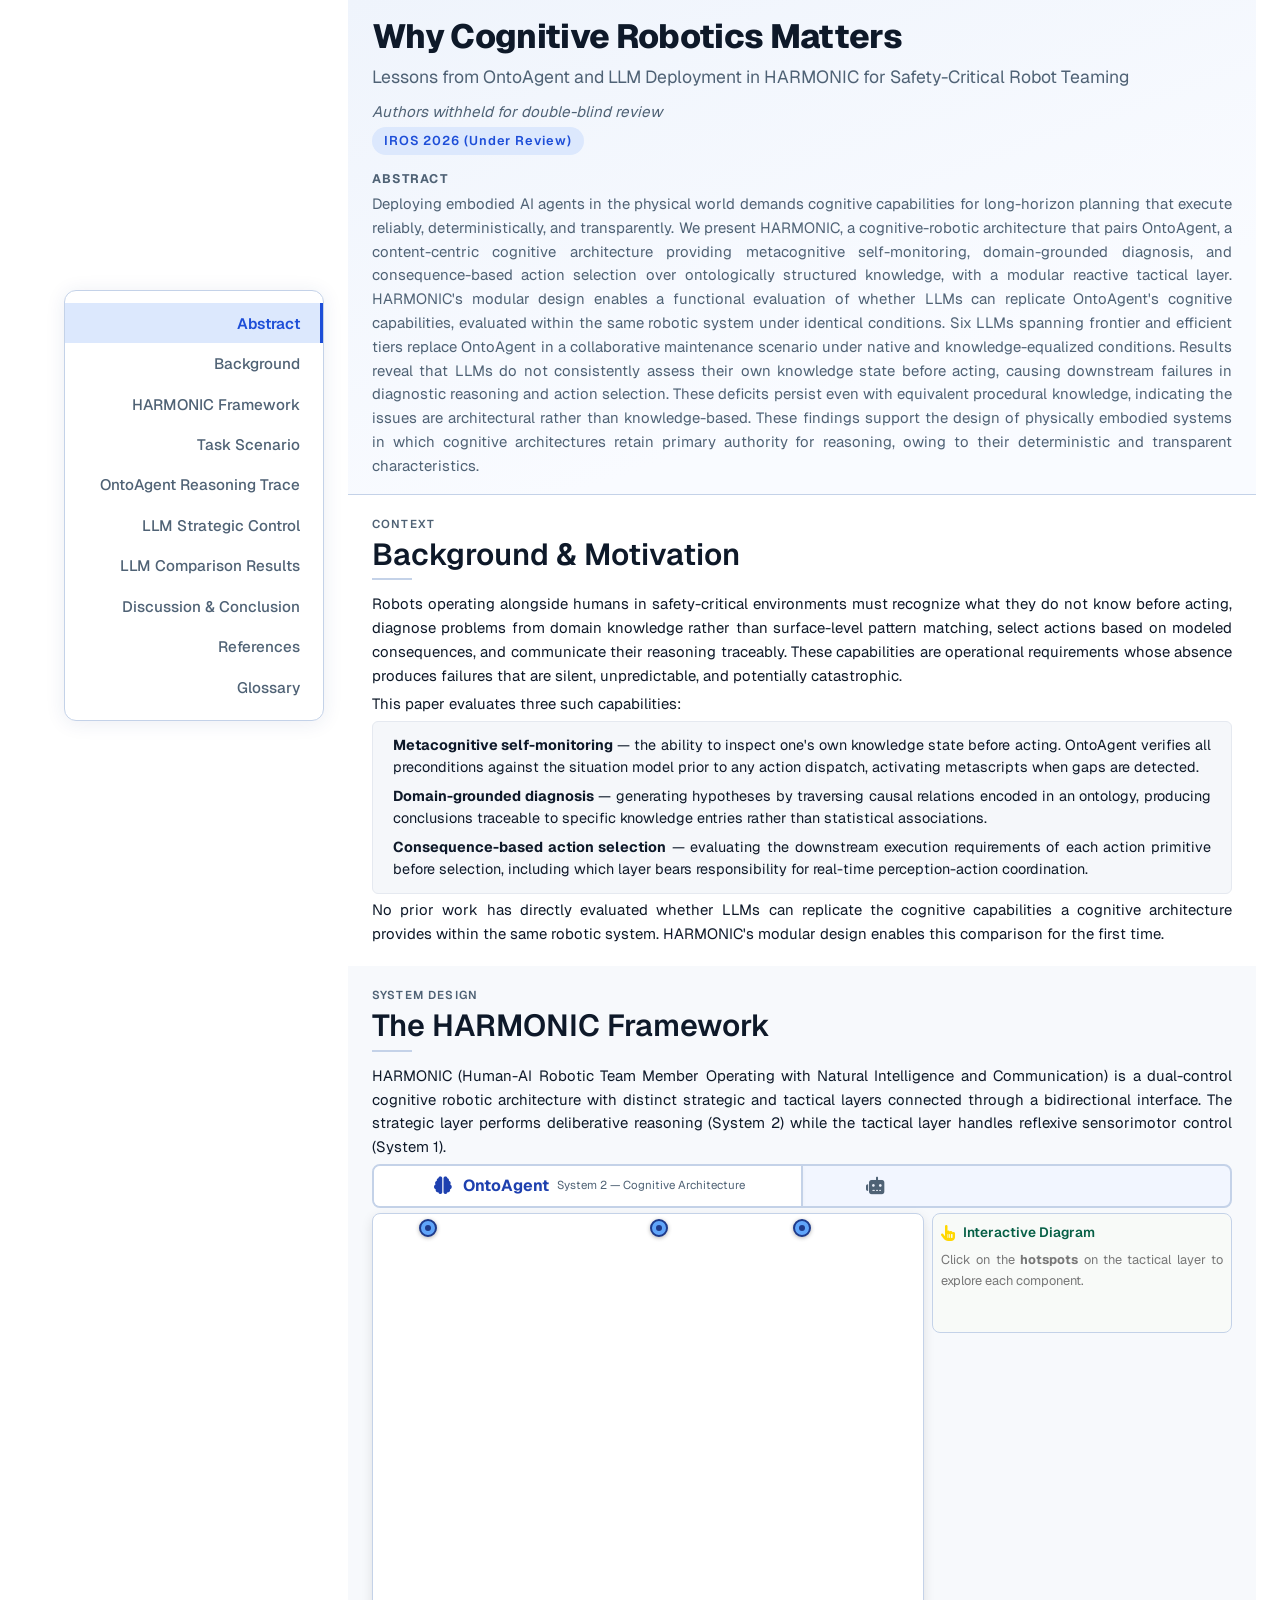
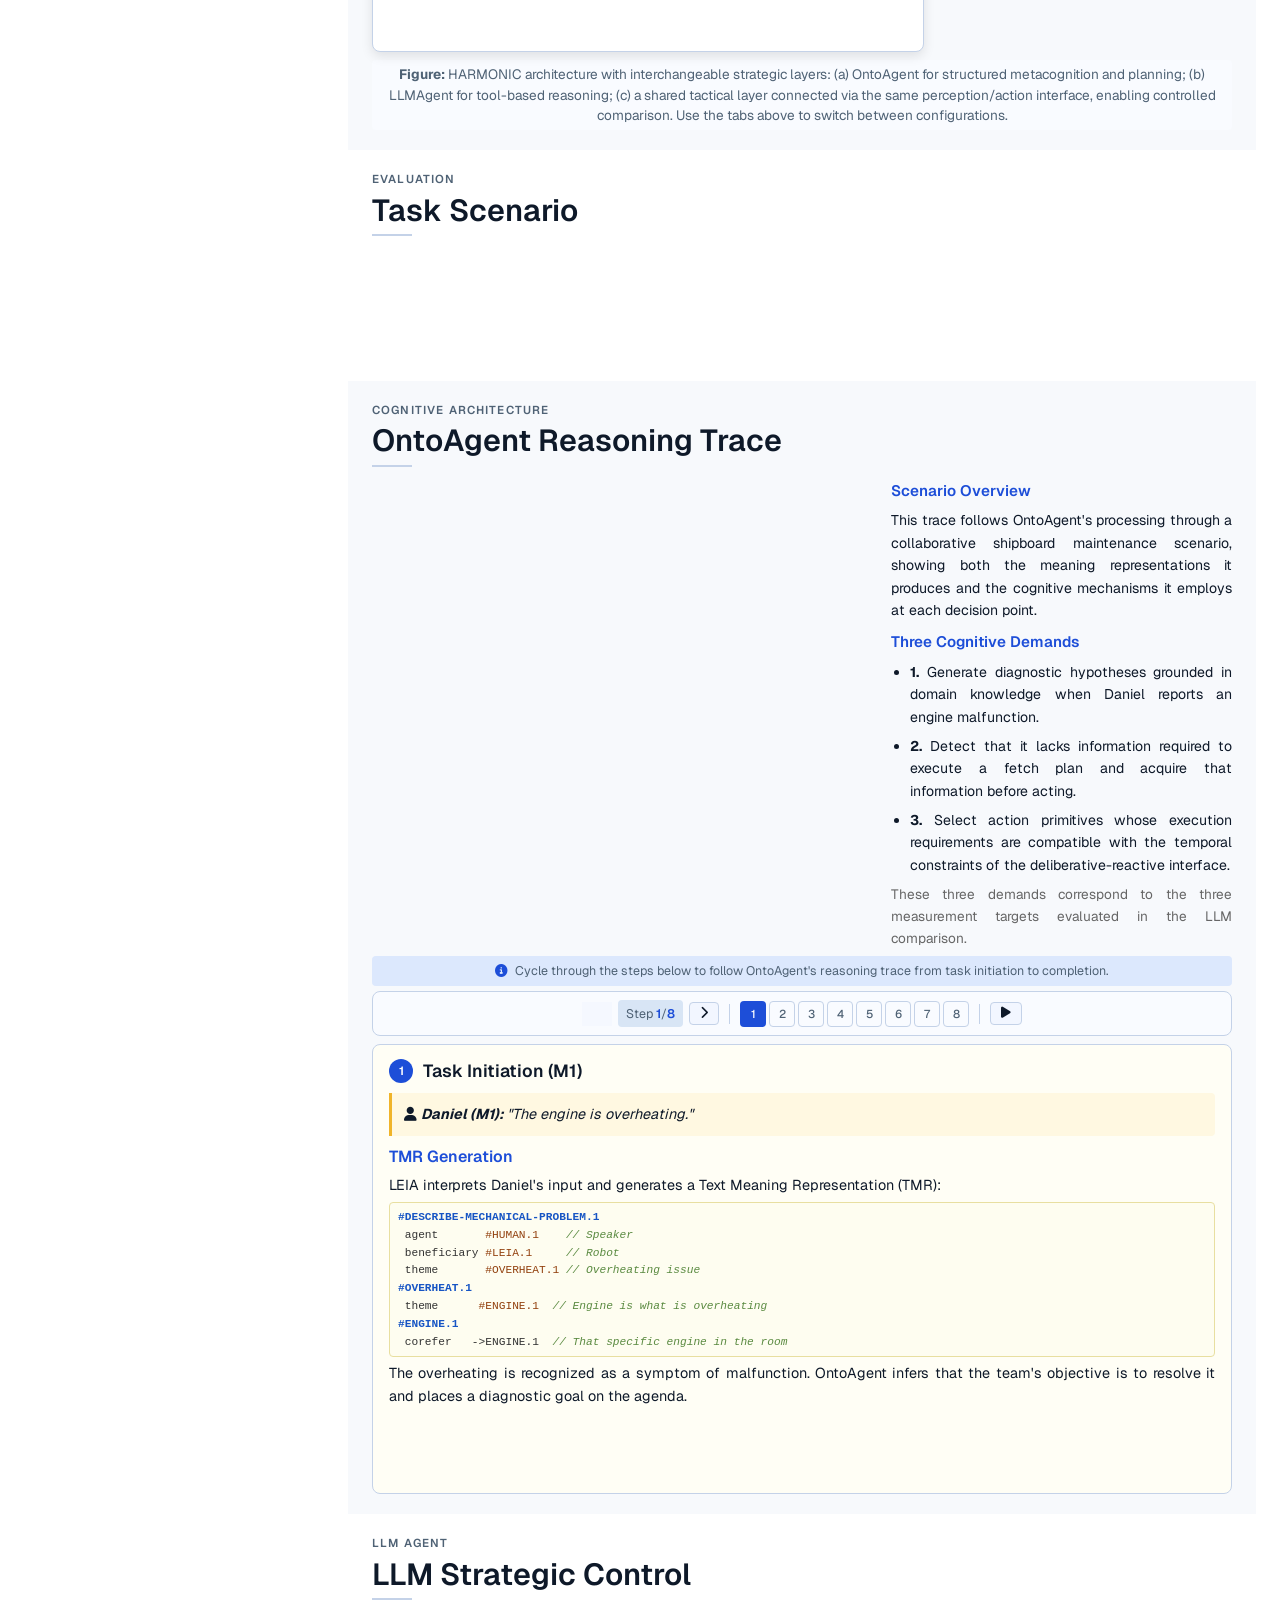
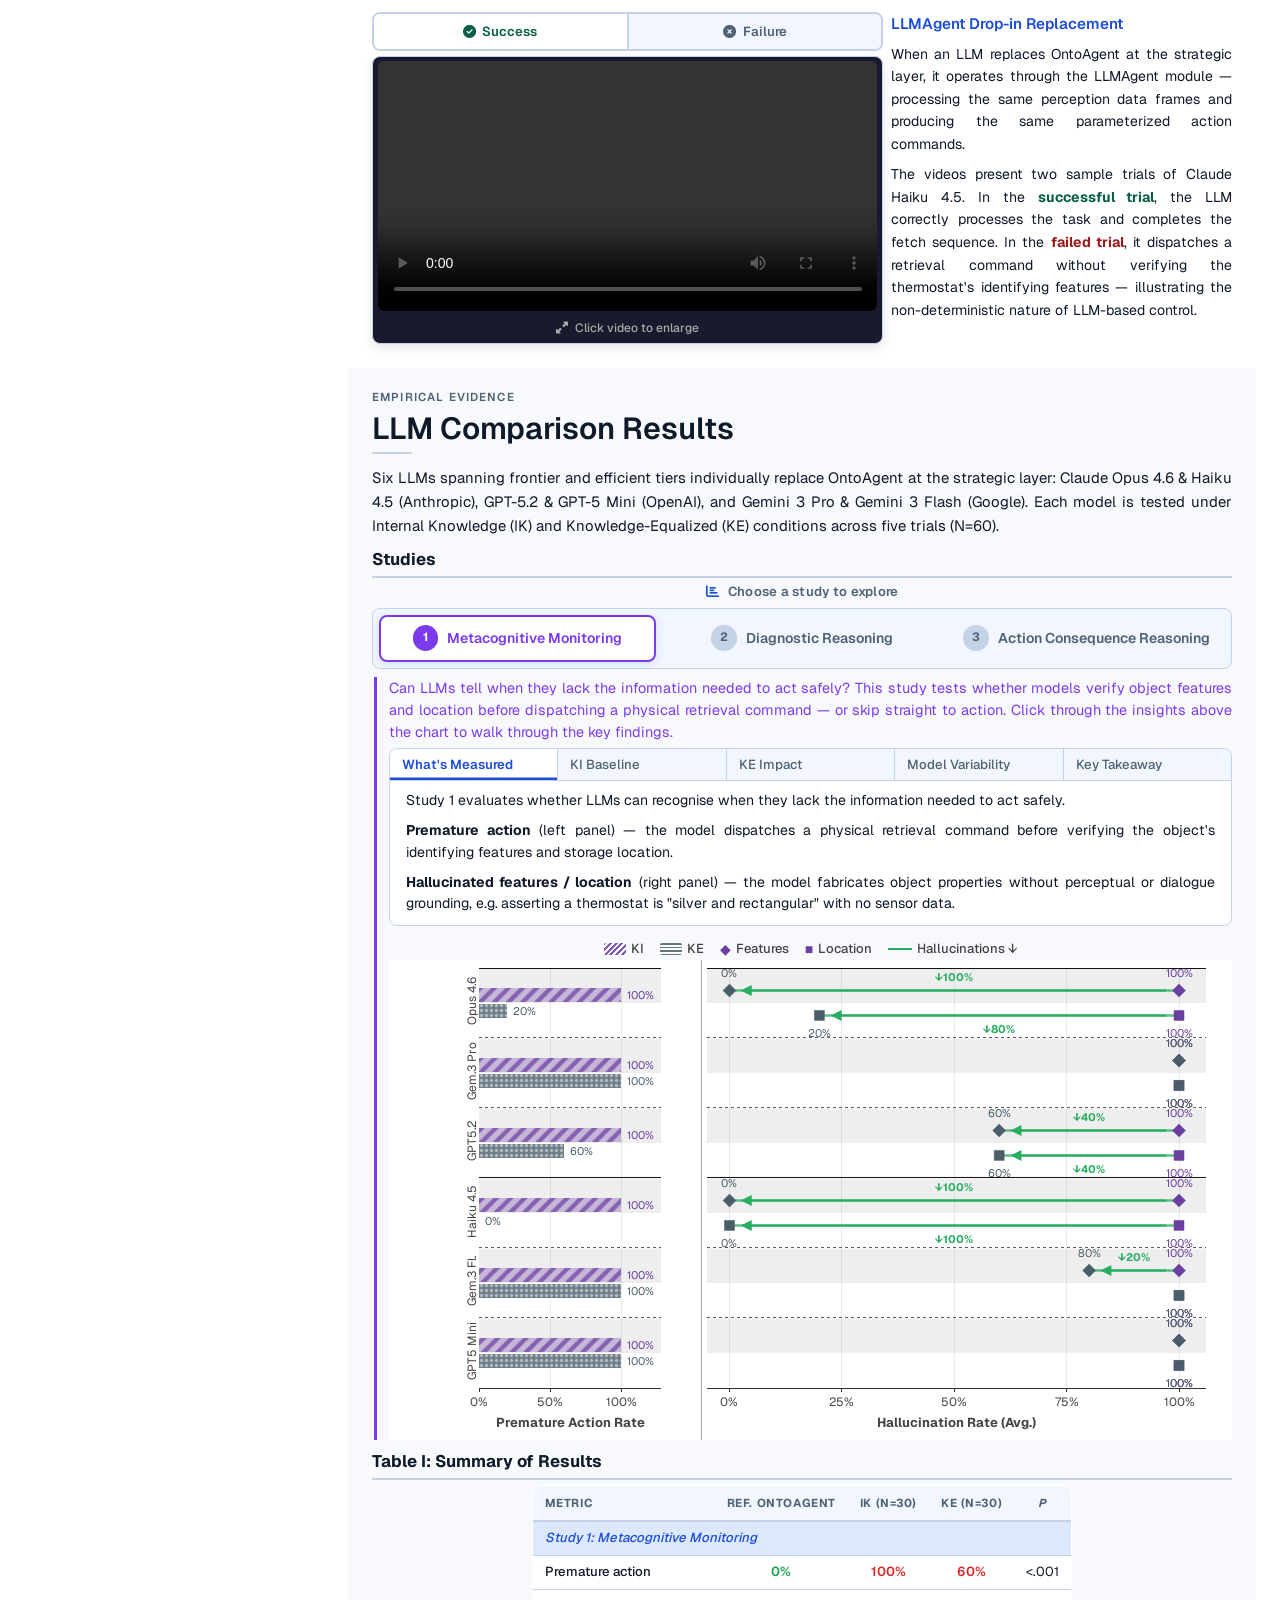
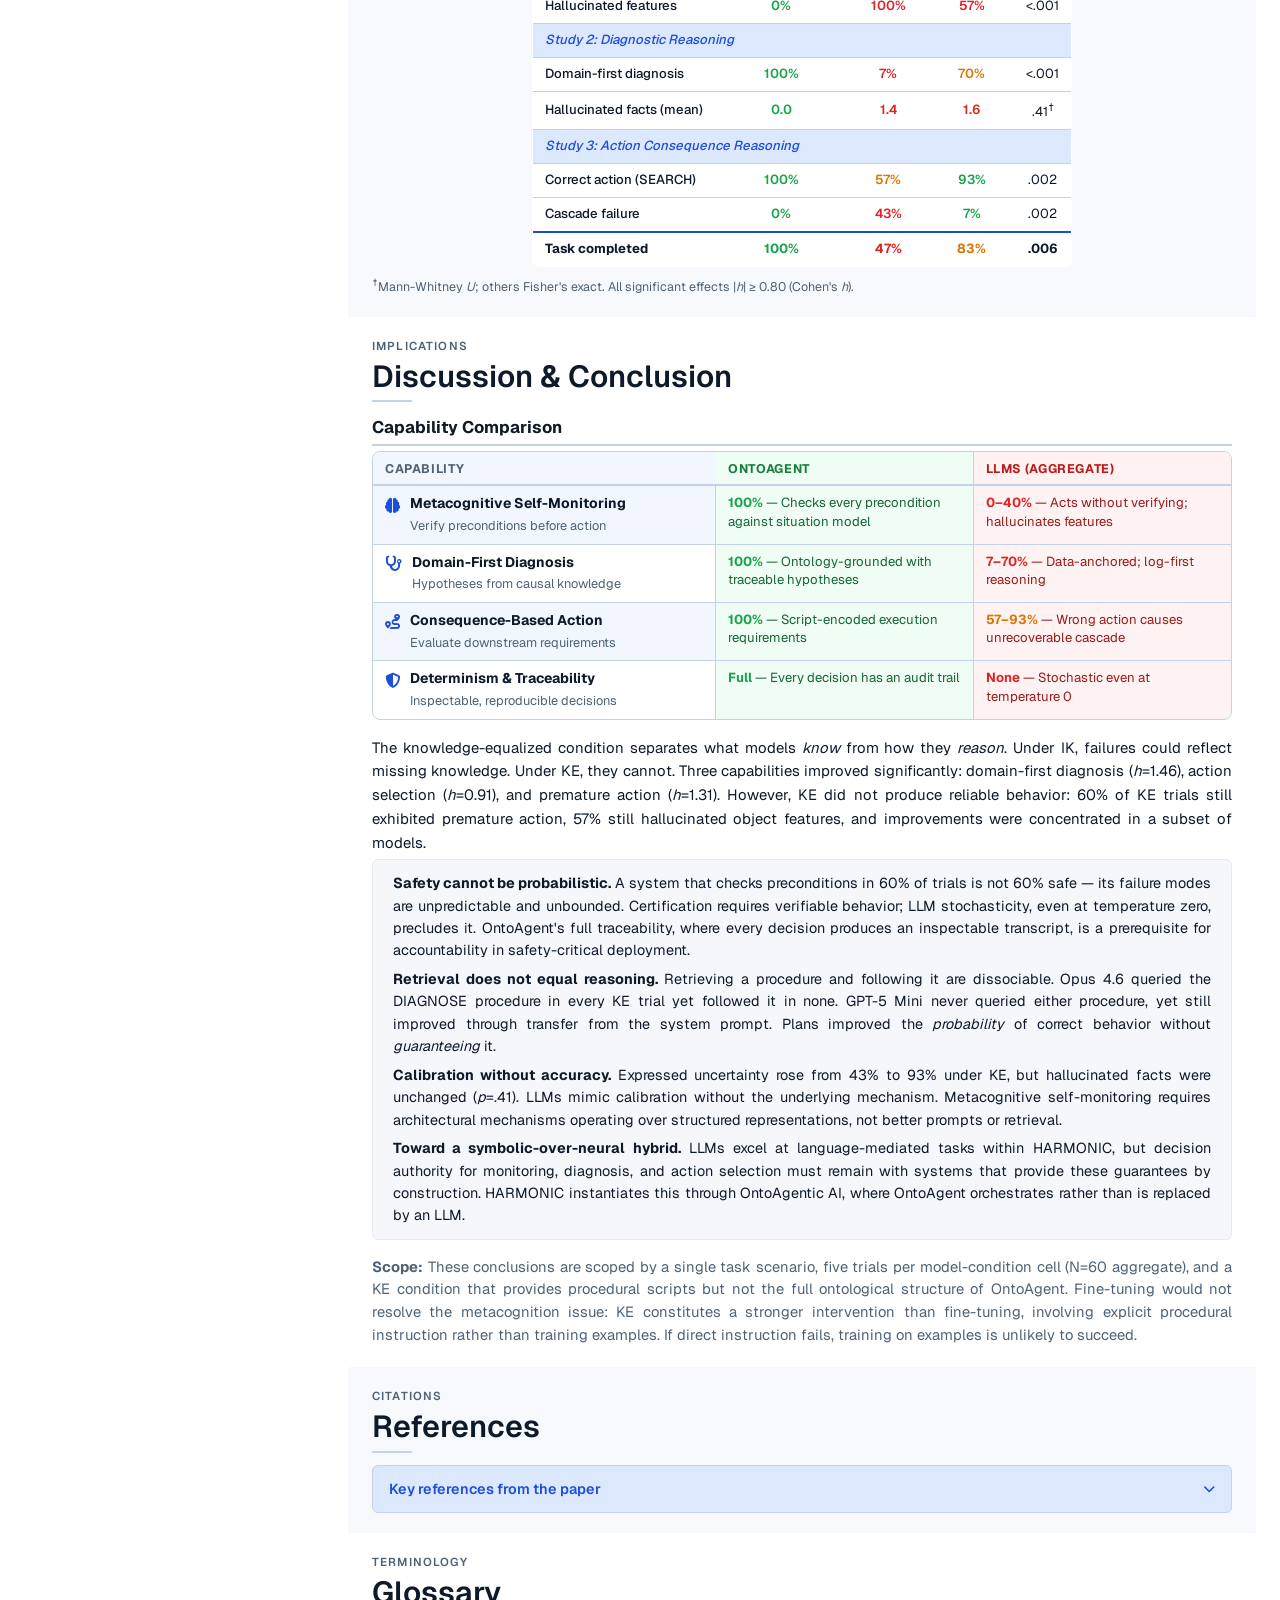
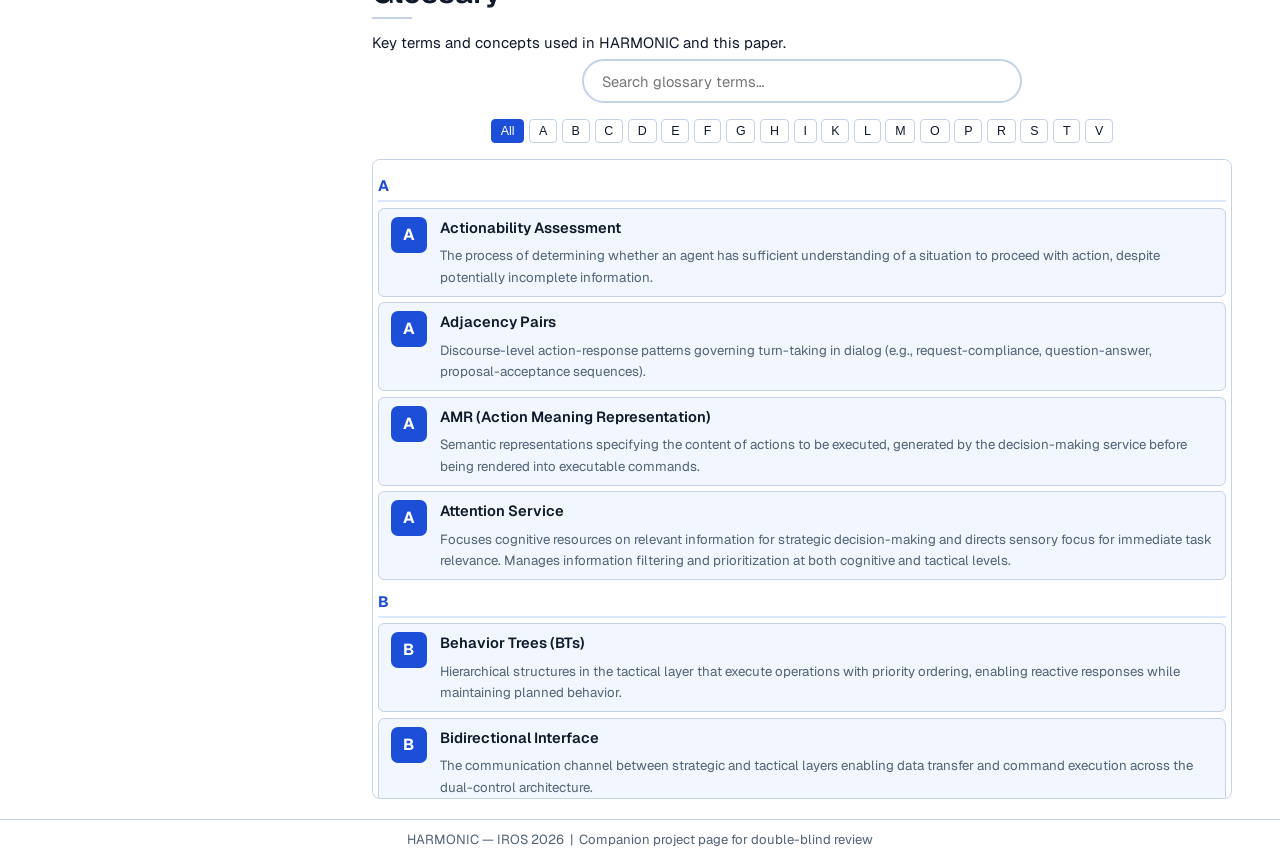
==== index.html @ d389c618 "Major updates to the website" ====
<!DOCTYPE html>
<html lang="en">
<head>
  <meta charset="UTF-8" />
  <meta name="viewport" content="width=device-width, initial-scale=1.0" />
  <title>Why Cognitive Robotics Matters — IROS 2026</title>
  <meta name="description" content="Companion webpage for the IROS 2026 paper: Why Cognitive Robotics Matters — Lessons from OntoAgent and LLM Deployment in HARMONIC for Safety-Critical Robot Teaming." />
  <link rel="stylesheet" href="css/style.css" />
  <link rel="preconnect" href="https://fonts.googleapis.com" />
  <link rel="preconnect" href="https://fonts.gstatic.com" crossorigin />
  <link href="https://fonts.googleapis.com/css2?family=Geist:wght@300;400;500;600;700&display=swap" rel="stylesheet" />
  <link rel="stylesheet" href="https://cdnjs.cloudflare.com/ajax/libs/font-awesome/6.4.0/css/all.min.css" />
  <script src="https://cdn.plot.ly/plotly-2.35.2.min.js" charset="utf-8"></script>
</head>
<body>

  <!-- MOBILE TOPBAR -->
  <div id="topbar" aria-label="Mobile navigation bar">
    <button class="topbar-toggle" id="sidebarToggle" aria-label="Open project menu" aria-expanded="false">
      <span></span><span></span><span></span>
    </button>
    <span class="topbar-brand">HARMONIC</span>
    <span class="topbar-crumb">IROS 2026</span>
  </div>

  <div id="sidebar-backdrop" aria-hidden="true"></div>

  <!-- PAGE WRAPPER -->
  <div class="page-wrapper">

  <!-- SIDEBAR -->
  <aside id="sidebar" aria-label="Page navigation">
    <nav class="sidebar-nav" aria-label="On this page">
      <a href="#hero"         class="sidebar-page-link" data-section="hero">Abstract</a>
      <a href="#background"   class="sidebar-page-link" data-section="background">Background</a>
      <a href="#architecture" class="sidebar-page-link" data-section="architecture">HARMONIC Framework</a>
      <a href="#scenario"     class="sidebar-page-link" data-section="scenario">Task Scenario</a>
      <a href="#demo"         class="sidebar-page-link" data-section="demo">OntoAgent Reasoning Trace</a>
      <a href="#llm-demo"     class="sidebar-page-link" data-section="llm-demo">LLM Strategic Control</a>
      <a href="#results"      class="sidebar-page-link" data-section="results">LLM Comparison Results</a>
      <a href="#discussion"   class="sidebar-page-link" data-section="discussion">Discussion &amp; Conclusion</a>
      <a href="#references"   class="sidebar-page-link" data-section="references">References</a>
      <a href="#glossary"     class="sidebar-page-link" data-section="glossary">Glossary</a>
    </nav>
  </aside>

  <!-- MAIN CONTENT -->
  <main>

  <!-- ============================================================
       HERO
  ============================================================ -->
  <header id="hero">
    <div class="container">
      <h1 class="hero-title">
        <span class="hero-title-main">Why Cognitive Robotics Matters</span>
        <span class="hero-title-sub">Lessons from OntoAgent and LLM Deployment in HARMONIC for Safety-Critical Robot Teaming</span>
      </h1>

      <p class="hero-authors">
        <em>Authors withheld for double-blind review</em>
      </p>

      <span class="hero-conference">IROS 2026 (Under Review)</span>

      <div class="hero-abstract">
        <h2 class="hero-abstract-title">Abstract</h2>
        <p>Deploying embodied AI agents in the physical world demands cognitive capabilities for long-horizon planning that execute reliably, deterministically, and transparently. We present HARMONIC, a cognitive-robotic architecture that pairs OntoAgent, a content-centric cognitive architecture providing metacognitive self-monitoring, domain-grounded diagnosis, and consequence-based action selection over ontologically structured knowledge, with a modular reactive tactical layer. HARMONIC's modular design enables a functional evaluation of whether LLMs can replicate OntoAgent's cognitive capabilities, evaluated within the same robotic system under identical conditions. Six LLMs spanning frontier and efficient tiers replace OntoAgent in a collaborative maintenance scenario under native and knowledge-equalized conditions. Results reveal that LLMs do not consistently assess their own knowledge state before acting, causing downstream failures in diagnostic reasoning and action selection. These deficits persist even with equivalent procedural knowledge, indicating the issues are architectural rather than knowledge-based. These findings support the design of physically embodied systems in which cognitive architectures retain primary authority for reasoning, owing to their deterministic and transparent characteristics.</p>
      </div>
    </div>
  </header>


  <!-- ============================================================
       BACKGROUND
  ============================================================ -->
  <section id="background">
    <div class="container">
      <p class="section-label">Context</p>
      <h2 class="section-title">Background &amp; Motivation</h2>
      <div class="section-divider"></div>

      <p class="section-intro">
        Robots operating alongside humans in safety-critical environments must recognize what they do not know before acting, diagnose problems from domain knowledge rather than surface-level pattern matching, select actions based on modeled consequences, and communicate their reasoning traceably. These capabilities are operational requirements whose absence produces failures that are silent, unpredictable, and potentially catastrophic.
      </p>

      <p class="section-intro">This paper evaluates three such capabilities:</p>

      <div class="prose-points">
        <p><strong>Metacognitive self-monitoring</strong> &mdash; the ability to inspect one's own knowledge state before acting. OntoAgent verifies all preconditions against the situation model prior to any action dispatch, activating metascripts when gaps are detected.</p>
        <p><strong>Domain-grounded diagnosis</strong> &mdash; generating hypotheses by traversing causal relations encoded in an ontology, producing conclusions traceable to specific knowledge entries rather than statistical associations.</p>
        <p><strong>Consequence-based action selection</strong> &mdash; evaluating the downstream execution requirements of each action primitive before selection, including which layer bears responsibility for real-time perception-action coordination.</p>
      </div>

      <p class="section-intro">No prior work has directly evaluated whether LLMs can replicate the cognitive capabilities a cognitive architecture provides within the same robotic system. HARMONIC's modular design enables this comparison for the first time.</p>
    </div>
  </section>


  <!-- ============================================================
       ARCHITECTURE
  ============================================================ -->
  <section id="architecture">
    <div class="container">
      <p class="section-label">System Design</p>
      <h2 class="section-title">The HARMONIC Framework</h2>
      <div class="section-divider"></div>

      <p class="section-intro">
        HARMONIC (Human-AI Robotic Team Member Operating with Natural Intelligence and Communication) is a dual-control cognitive robotic architecture with distinct strategic and tactical layers connected through a bidirectional interface. The strategic layer performs deliberative reasoning (System 2) while the tactical layer handles reflexive sensorimotor control (System 1).
      </p>

      <!-- Architecture mode tabs -->
      <div class="arch-tab-nav">
        <button class="arch-tab-btn active" data-arch="ontoagent">
          <span class="arch-tab-icon"><i class="fas fa-brain"></i></span>
          <span class="arch-tab-label">OntoAgent</span>
          <span class="arch-tab-badge">System 2 — Cognitive Architecture</span>
        </button>
        <button class="arch-tab-btn" data-arch="llm">
          <span class="arch-tab-icon"><i class="fas fa-robot"></i></span>
          <span class="arch-tab-label">LLM Agent</span>
          <span class="arch-tab-badge">System 2 — Drop-in Replacement</span>
        </button>
      </div>

      <!-- Architecture diagram + info panel grid -->
      <div class="arch-layout">
        <div class="arch-diagram-stack">
          <div class="arch-strategic-wrap">
            <div class="arch-strategic-img" id="arch-strategic-ontoagent">
              <img src="Figures/OntoAgentStrategic.png" alt="OntoAgent Strategic Layer" />
              <!-- Strategic layer hotspots (OntoAgent) -->
              <div class="hotspot strategic" style="top:6%;left:10%;" data-component="long-horizon-planning" title="Long-Horizon Planning"></div>
              <div class="hotspot strategic" style="top:6%;left:52%;" data-component="metacognition" title="Metacognition"></div>
              <div class="hotspot strategic" style="top:6%;left:78%;" data-component="explainability" title="Explainability"></div>
              <div class="hotspot strategic" style="top:50%;left:32%;" data-component="system2-layer" title="Strategic Layer"></div>
              <div class="hotspot strategic" style="top:62%;left:26%;" data-component="ontoagent-framework" title="OntoAgent Framework"></div>
              <div class="hotspot strategic" style="top:75%;left:13%;" data-component="perception-interpretation" title="Perception Interpretation"></div>
              <div class="hotspot strategic" style="top:75%;left:33.5%;" data-component="attention-service-s2" title="Attention Service"></div>
              <div class="hotspot strategic" style="top:75%;left:52%;" data-component="strategic-reasoning" title="Strategic Reasoning"></div>
              <div class="hotspot strategic" style="top:75%;left:76%;" data-component="rendering-services" title="Rendering Services"></div>
            </div>
            <div class="arch-strategic-img" id="arch-strategic-llm" data-hidden>
              <img src="Figures/LLMStrategic.png" alt="LLM Strategic Layer" />
              <!-- Strategic layer hotspots (LLM Agent) -->
              <div class="hotspot strategic-llm" style="top:9%;left:15%;" data-component="generalization" title="Generalization"></div>
              <div class="hotspot strategic-llm" style="top:9%;left:49%;" data-component="in-context-reasoning" title="In-Context Reasoning"></div>
              <div class="hotspot strategic-llm" style="top:9%;left:80%;" data-component="tool-use" title="Tool Use"></div>
              <div class="hotspot strategic-llm" style="top:52%;left:40%;" data-component="llm-system2-layer" title="Strategic Layer (LLM)"></div>
              <div class="hotspot strategic-llm" style="top:66%;left:32%;" data-component="llmagent-framework" title="LLMAgent Framework"></div>
              <div class="hotspot strategic-llm" style="top:78%;left:28%;" data-component="context-manager" title="Context Manager"></div>
              <div class="hotspot strategic-llm" style="top:78%;left:47%;" data-component="system-prompt-builder" title="System Prompt Builder"></div>
              <div class="hotspot strategic-llm" style="top:78%;left:65%;" data-component="llm-provider" title="LLM Provider"></div>
              <div class="hotspot strategic-llm" style="top:78%;left:82%;" data-component="action-parser" title="Action Parser & Despatcher"></div>
            </div>
          </div>
          <div class="arch-tactical-wrap">
            <img src="Figures/TacticalLayer.png" alt="Tactical Layer — shared across both configurations" />
            <!-- Hotspots on tactical layer -->
            <div class="hotspot" style="top:7%;left:15%;" data-component="translation-layer" title="Translation Layer"></div>
            <div class="hotspot" style="top:7%;left:58%;" data-component="perception-interfaces" title="Perception Interfaces"></div>
            <div class="hotspot" style="top:7%;left:69%;" data-component="action-interfaces" title="Action Interfaces"></div>
            <div class="hotspot" style="top:37%;left:17%;" data-component="perception-services" title="Perception Services"></div>
            <div class="hotspot" style="top:37%;left:35.25%;" data-component="attention-service" title="Attention Service"></div>
            <div class="hotspot" style="top:37%;left:51%;" data-component="tactical-reasoning" title="Tactical Reasoning"></div>
            <div class="hotspot" style="top:37%;left:73%;" data-component="effector-services" title="Effector Services"></div>
            <div class="hotspot" style="top:52%;left:51%;" data-component="behavior-trees" title="Behavior Trees"></div>
            <div class="hotspot" style="top:87%;left:18%;" data-component="perception-mapping" title="Perception & Mapping"></div>
            <div class="hotspot" style="top:87%;left:38%;" data-component="reactive-planning" title="Reactive Planning"></div>
            <div class="hotspot" style="top:87%;left:58%;" data-component="short-horizon-plans" title="Short Horizon Plans"></div>
            <div class="hotspot" style="top:87%;left:78%;" data-component="actuation-policies" title="Actuation Policies"></div>
          </div>
        </div>

        <!-- Info panel for tactical hotspots (right side) -->
        <div class="arch-info-panel">
          <div class="arch-info-hint">
            <i class="fas fa-hand-pointer"></i>
            <span>Interactive Diagram</span>
          </div>
          <p class="arch-info-hint-text">Click on the <strong>hotspots</strong> on the tactical layer to explore each component.</p>
          <div class="arch-info-content" id="arch-info-panel"></div>
        </div>
      </div>

      <div class="figure-caption">
        <p><strong>Figure:</strong> HARMONIC architecture with interchangeable strategic layers: (a) OntoAgent for structured metacognition and planning; (b) LLMAgent for tool-based reasoning; (c) a shared tactical layer connected via the same perception/action interface, enabling controlled comparison. Use the tabs above to switch between configurations.</p>
      </div>
    </div>
  </section>


  <!-- ============================================================
       TASK SCENARIO (common to OntoAgent & LLMs)
  ============================================================ -->
  <section id="scenario">
    <div class="container">
      <p class="section-label">Evaluation</p>
      <h2 class="section-title">Task Scenario</h2>
      <div class="section-divider"></div>

      <div class="scenario-card">
        <div class="scenario-label"><i class="fas fa-ship"></i> Shipboard Maintenance Scenario</div>
        <p class="scenario-text">
          In a shipboard maintenance team, the robot assistant <strong>LEIA</strong> (Language-Endowed Intelligent Agent) interacts conversationally with the maintenance mechanic, <strong>Daniel</strong>, assists in diagnosing an engine overheating issue, and supports the maintenance procedure by locating and retrieving a replacement part.
        </p>
      </div>
    </div>
  </section>


  <!-- ============================================================
       DEMO — OntoAgent Reasoning Trace
  ============================================================ -->
  <section id="demo">
    <div class="container">
      <p class="section-label">Cognitive Architecture</p>
      <h2 class="section-title">OntoAgent Reasoning Trace</h2>
      <div class="section-divider"></div>

      <!-- Video + Overview side by side -->
      <div class="demo-overview-row">
        <div class="demo-intro-video">
          <video id="ontoagent-intro-video" preload="metadata" onclick="openVideoModal('Videos/OntoAgentSequence.mp4', 'OntoAgent Reasoning Sequence')">
            <source src="Videos/OntoAgentSequence.mp4" type="video/mp4" />
          </video>
          <button class="demo-play-btn" id="introVideoPlayBtn"><i class="fas fa-play"></i> Play Video</button>
          <p class="demo-intro-video-label"><i class="fas fa-expand-alt" style="margin-right:4px;"></i> Click video to enlarge</p>
        </div>
        <div class="demo-overview-text">
          <h4>Scenario Overview</h4>
          <p>This trace follows OntoAgent's processing through a collaborative shipboard maintenance scenario, showing both the meaning representations it produces and the cognitive mechanisms it employs at each decision point.</p>
          <h4>Three Cognitive Demands</h4>
          <ul>
            <li><strong>1.</strong> Generate diagnostic hypotheses grounded in domain knowledge when Daniel reports an engine malfunction.</li>
            <li><strong>2.</strong> Detect that it lacks information required to execute a fetch plan and acquire that information before acting.</li>
            <li><strong>3.</strong> Select action primitives whose execution requirements are compatible with the temporal constraints of the deliberative-reactive interface.</li>
          </ul>
          <p style="margin-top:0.5rem; font-size:0.85rem; color:#666;">These three demands correspond to the three measurement targets evaluated in the LLM comparison.</p>
        </div>
      </div>

      <div id="demo-container">
        <p class="demo-steps-hint"><i class="fas fa-info-circle"></i> Cycle through the steps below to follow OntoAgent's reasoning trace from task initiation to completion.</p>
        <!-- Compact controls + step nav -->
        <div class="demo-toolbar">
          <button class="demo-btn" id="prevStep" disabled><i class="fas fa-chevron-left"></i></button>
          <div class="step-counter">Step <span id="currentStep">1</span>/<span id="totalSteps">9</span></div>
          <button class="demo-btn" id="nextStep"><i class="fas fa-chevron-right"></i></button>
          <span class="demo-toolbar-sep"></span>
          <div class="step-nav-grid"></div>
          <span class="demo-toolbar-sep"></span>
          <button class="demo-btn" id="autoPlayBtn"><i class="fas fa-play"></i></button>
        </div>

        <!-- Step content -->
        <div class="demo-content">

          <!-- Step 1: Task Initiation -->
          <div class="demo-step active" id="step1">
            <div class="step-title"><span class="step-number">1</span> Task Initiation (M1)</div>
            <div class="step-content">
              <div class="human-input"><i class="fas fa-user"></i> <strong>Daniel (M1):</strong> "The engine is overheating."</div>
              <h4>TMR Generation</h4>
              <p>LEIA interprets Daniel's input and generates a Text Meaning Representation (TMR):</p>
              <pre class="code-block"><code><span class="code-kw">#DESCRIBE-MECHANICAL-PROBLEM.1</span>
 agent       <span class="code-id">#HUMAN.1</span>    <span class="code-cm">// Speaker</span>
 beneficiary <span class="code-id">#LEIA.1</span>     <span class="code-cm">// Robot</span>
 theme       <span class="code-id">#OVERHEAT.1</span> <span class="code-cm">// Overheating issue</span>
<span class="code-kw">#OVERHEAT.1</span>
 theme      <span class="code-id">#ENGINE.1</span>  <span class="code-cm">// Engine is what is overheating</span>
<span class="code-kw">#ENGINE.1</span>
 corefer   -&gt;ENGINE.1  <span class="code-cm">// That specific engine in the room</span></code></pre>
              <p>The overheating is recognized as a symptom of malfunction. OntoAgent infers that the team's objective is to resolve it and places a diagnostic goal on the agenda.</p>
            </div>
          </div>

          <!-- Step 2: Problem Identification -->
          <div class="demo-step" id="step2">
            <div class="step-title"><span class="step-number">2</span> Problem Identification (M2)</div>
            <div class="step-content">
              <h4>Plan Generation &amp; Ontology Search</h4>
              <pre class="code-block"><code><span class="code-kw">Plan.1</span>
 <span class="code-kw">#HYPOTHESIZE-MECHANICAL-PROBLEM-CAUSE.1</span>
   agent       <span class="code-id">#LEIA.1</span>     <span class="code-cm">// The agent will respond</span>
   beneficiary <span class="code-id">#HUMAN.1</span>    <span class="code-cm">// to the speaker</span>
   theme       <span class="code-id">#OVERHEAT.1</span> <span class="code-cm">// about engine's temperature</span>
   *take-this-action <span class="code-proc">"search ontology for causes; report."</span></code></pre>
              <p>LEIA executes the ontology search and finds related causes:</p>
              <pre class="code-block"><code><span class="code-kw">#ALTERNATIVE.1</span>      <span class="code-cm">// It might be either of two options</span>
 domain <span class="code-id">#MODALITY.1</span>
 range  <span class="code-id">#MODALITY.2</span>
<span class="code-kw">#MODALITY.1</span>         <span class="code-cm">// that a pipe is obstructed</span>
 type   EPISTEMIC
 value  0.5
 scope  <span class="code-id">#OBSTRUCT.1</span>
<span class="code-kw">#MODALITY.2</span>         <span class="code-cm">// or the thermostat is broken</span>
 type   EPISTEMIC
 value  0.5
 scope  <span class="code-id">#STATE-OF-REPAIR.1</span></code></pre>
              <div class="robot-response"><i class="fas fa-robot"></i> <strong>LEIA (M2):</strong> Reports two diagnostic hypotheses — possible pipe obstruction or thermostat issue — with equal epistemic modality (0.5).</div>
              <p>Each hypothesis is traceable to a specific ontological concept. The equal modality values reflect that the available evidence does not yet favor either cause.</p>
            </div>
          </div>

          <!-- Step 3: Diagnosis -->
          <div class="demo-step" id="step3">
            <div class="step-title"><span class="step-number">3</span> Diagnosis &amp; Log Retrieval (M3-M4)</div>
            <div class="step-content">
              <div class="human-input"><i class="fas fa-user"></i> <strong>Daniel (M3):</strong> Asks LEIA to investigate further.</div>
              <p>LEIA calls the <code>SEARCHLOGS</code> tool to retrieve maintenance logs related to the thermostat and the engine. The logs span 16 entries over two years.</p>
              <div class="robot-response"><i class="fas fa-robot"></i> <strong>LEIA (M4):</strong> Reports findings from the maintenance logs. At this point, both Daniel and LEIA know that the thermostat is too old and should be replaced.</div>
              <p>This demonstrates <strong>domain-first diagnosis</strong>: OntoAgent generates causal hypotheses from ontological knowledge before consulting the service log, not the other way around.</p>
            </div>
          </div>

          <!-- Step 4: Fetch Request -->
          <div class="demo-step" id="step4">
            <div class="step-title"><span class="step-number">4</span> Fetch Request (M5)</div>
            <div class="step-content">
              <div class="human-input"><i class="fas fa-user"></i> <strong>Daniel (M5):</strong> "Go fetch a new thermostat."</div>
              <h4>TMR Interpretation</h4>
              <pre class="code-block"><code><span class="code-kw">#REQUEST-ACTION-FETCH.1</span>
 agent       <span class="code-id">#HUMAN.1</span>     <span class="code-cm">// Speaker asks</span>
 beneficiary <span class="code-id">#LEIA.1</span>      <span class="code-cm">// Listener to fetch</span>
 theme       <span class="code-id">#THERMOSTAT.1</span><span class="code-cm">// a thermostat</span>
<span class="code-kw">#THERMOSTAT.1</span>
 age        0.0001&lt;&gt;0.1   <span class="code-cm">// that's new</span></code></pre>
              <p>LEIA posits a new goal to carry out Daniel's command and generates plan <code>FETCH.1</code> from a script associated with the goal.</p>
            </div>
          </div>

          <!-- Step 5: Information Gathering (Metacognition) -->
          <div class="demo-step" id="step5">
            <div class="step-title"><span class="step-number">5</span> Information Gathering — Metacognitive Monitoring (M6-M7)</div>
            <div class="step-content">
              <p>When LEIA attempts to execute the <code>FETCH.1</code> plan, it finds that <strong>some properties of the thermostat are not known</strong>. This is the critical metacognitive moment:</p>
              <ul>
                <li><strong>Gap detection:</strong> LEIA identifies missing preconditions before acting.</li>
                <li><strong>Metascript activation:</strong> A meta-plan is found to satisfy the precondition — requesting information from a teammate.</li>
              </ul>
              <div class="robot-response"><i class="fas fa-robot"></i> <strong>LEIA (M6):</strong> "What does the thermostat look like?" (Asks Daniel for identifying features)</div>
              <div class="human-input"><i class="fas fa-user"></i> <strong>Daniel (M7):</strong> Provides the thermostat description.</div>
              <div class="robot-response"><i class="fas fa-robot"></i> <strong>LEIA (M8):</strong> Acknowledges the information.</div>
              <p>This precondition verification and metascript activation cycle is the <strong>architectural implementation of metacognitive self-monitoring</strong>. It operates by explicit comparison of plan requirements against the current contents of the situation model prior to any action dispatch.</p>
            </div>
          </div>

          <!-- Step 6: Action Selection -->
          <div class="demo-step" id="step6">
            <div class="step-title"><span class="step-number">6</span> Action Selection: SEARCH vs WAYPOINT</div>
            <div class="step-content">
              <p>OntoAgent must choose between two action primitives:</p>
              <ul>
                <li><strong>SEARCH:</strong> Delegates the full perception-action coordination loop to the tactical layer. The tactical layer manages object detection, feature matching, and stopping behavior in real time.</li>
                <li><strong>WAYPOINT:</strong> Navigates to coordinates but requires the strategic layer to monitor perception and issue a STOP command when the target is detected.</li>
              </ul>
              <h4>Why SEARCH is Correct</h4>
              <p>Given the inherent asynchronous deliberative-reactive speeds, <code>WAYPOINT</code> creates a <strong>temporal validity failure</strong>: by the time the strategic layer processes the perception frame and dispatches a <code>STOP</code> command, the robot has already passed the target (the <em>frame problem</em>).</p>
              <p>OntoAgent selects <code>SEARCH</code> because its script content encodes the downstream execution requirements of each primitive action, including which layer bears responsibility for real-time perception-action coordination. This is <strong>consequence-based reasoning</strong>.</p>
            </div>
          </div>

          <!-- Step 7: Fetch Execution -->
          <div class="demo-step" id="step7">
            <div class="step-title"><span class="step-number">7</span> Fetch Execution</div>
            <div class="step-content">
              <p>LEIA executes the <code>FETCH.1</code> plan through a sequence of tactical-level plans:</p>
              <ul>
                <li><strong>SEARCH</strong> — Navigate while scanning for the thermostat by attributes</li>
                <li><strong>HOLD (PICKUP)</strong> — Pick up the identified thermostat</li>
                <li><strong>RETURN</strong> — Navigate back to Daniel's location</li>
                <li><strong>DROP</strong> — Drop the thermostat at Daniel's location</li>
              </ul>
              <p>During <code>SEARCH</code>, the tactical controller implements an <em>attribute-based search strategy</em>: looking for all thermostat-like objects first, then matching specific features via Vision Meaning Representations (VMRs).</p>
            </div>
          </div>

          <!-- Step 8: Task Completion -->
          <div class="demo-step" id="step8">
            <div class="step-title"><span class="step-number">8</span> Task Completion</div>
            <div class="step-content">
              <p>Once the thermostat is found and identified, the system completes the fetch sequence:</p>
              <ul>
                <li>VMR is created for the candidate object and grounded with expected features</li>
                <li><code>PICKUP</code>, <code>RETURN</code>, and <code>DROP</code> are executed sequentially</li>
                <li>LEIA maintains natural language communication with Daniel throughout</li>
              </ul>
              <div class="robot-response"><i class="fas fa-robot"></i> <strong>LEIA (M9):</strong> Reports task completion to Daniel.</div>
              <p>A single verified execution trace fully characterizes the system's behavior, yielding the <strong>inspectability, traceability, and reproducibility</strong> required for safety-critical deployment.</p>
            </div>
          </div>

        </div><!-- /demo-content -->
      </div><!-- /demo-container -->
    </div>
  </section>


  <!-- ============================================================
       LLM Agent — Strategic Control Demo
  ============================================================ -->
  <section id="llm-demo">
    <div class="container">
      <p class="section-label">LLM Agent</p>
      <h2 class="section-title">LLM Strategic Control</h2>
      <div class="section-divider"></div>

      <div class="demo-overview-row">
        <!-- Video (left) with tabs -->
        <div class="llm-demo-left">
          <div class="llm-demo-tabs">
            <button class="llm-demo-tab active" data-llm-tab="success">
              <i class="fas fa-check-circle"></i> Success
            </button>
            <button class="llm-demo-tab" data-llm-tab="failure">
              <i class="fas fa-times-circle"></i> Failure
            </button>
          </div>
          <div class="demo-intro-video">
            <div class="llm-demo-video-panel" id="llm-video-success">
              <video controls preload="metadata" onclick="openVideoModal('Videos/LLMSuccess.mp4', 'Haiku 4.5 — Successful Trial')">
                <source src="Videos/LLMSuccess.mp4" type="video/mp4" />
              </video>
            </div>
            <div class="llm-demo-video-panel" id="llm-video-failure" style="display:none;">
              <video controls preload="metadata" onclick="openVideoModal('Videos/LLMFailure.mp4', 'Haiku 4.5 — Failed Trial')">
                <source src="Videos/LLMFailure.mp4" type="video/mp4" />
              </video>
            </div>
            <p class="demo-intro-video-label"><i class="fas fa-expand-alt" style="margin-right:4px;"></i> Click video to enlarge</p>
          </div>
        </div>

        <!-- Overview (right) -->
        <div class="demo-overview-text">
          <h4>LLMAgent Drop-in Replacement</h4>
          <p>When an LLM replaces OntoAgent at the strategic layer, it operates through the LLMAgent module — processing the same perception data frames and producing the same parameterized action commands.</p>

          <p>The videos present two sample trials of Claude Haiku 4.5. In the <strong style="color:#065f46;">successful trial</strong>, the LLM correctly processes the task and completes the fetch sequence. In the <strong style="color:#991b1b;">failed trial</strong>, it dispatches a retrieval command without verifying the thermostat's identifying features — illustrating the non-deterministic nature of LLM-based control.</p>
        </div>
      </div>
    </div>
  </section>


  <!-- ============================================================
       LLM COMPARISON RESULTS
  ============================================================ -->
  <section id="results">
    <div class="container">
      <p class="section-label">Empirical Evidence</p>
      <h2 class="section-title">LLM Comparison Results</h2>
      <div class="section-divider"></div>

      <p class="section-intro">
        Six LLMs spanning frontier and efficient tiers individually replace OntoAgent at the strategic layer: Claude Opus 4.6 &amp; Haiku 4.5 (Anthropic), GPT-5.2 &amp; GPT-5 Mini (OpenAI), and Gemini 3 Pro &amp; Gemini 3 Flash (Google). Each model is tested under Internal Knowledge (IK) and Knowledge-Equalized (KE) conditions across five trials (N=60).
      </p>

      <h3 class="subsection-title" id="studies">Studies</h3>

      <div class="study-tabs">
        <p class="study-choose-label"><i class="fas fa-chart-bar"></i> Choose a study to explore</p>
        <div class="study-tab-nav">
          <button class="study-tab-btn active" data-study="study1" data-study-short="Metacognition">
            <span class="study-tab-num">1</span>
            <span class="study-tab-label">Metacognitive Monitoring</span>
          </button>
          <button class="study-tab-btn" data-study="study2" data-study-short="Diagnosis">
            <span class="study-tab-num">2</span>
            <span class="study-tab-label">Diagnostic Reasoning</span>
          </button>
          <button class="study-tab-btn" data-study="study3" data-study-short="Action">
            <span class="study-tab-num">3</span>
            <span class="study-tab-label">Action Consequence Reasoning</span>
          </button>
        </div>

        <!-- Study 1 Pane -->
        <div class="study-pane active" id="study1">
          <p class="study-intro" style="color:#7c3aed;">Can LLMs tell when they lack the information needed to act safely? This study tests whether models verify object features and location before dispatching a physical retrieval command &mdash; or skip straight to action. Click through the insights above the chart to walk through the key findings.</p>

          <div class="chart-insight-wrapper" id="fig4-wrapper">
            <div class="insight-panel" id="fig4-insights">
              <div class="insight-nav">
                <button class="insight-btn active" data-step="0" data-chart="fig4">What's Measured</button>
                <button class="insight-btn" data-step="1" data-chart="fig4">KI Baseline</button>
                <button class="insight-btn" data-step="2" data-chart="fig4">KE Impact</button>
                <button class="insight-btn" data-step="3" data-chart="fig4">Model Variability</button>
                <button class="insight-btn" data-step="4" data-chart="fig4">Key Takeaway</button>
              </div>
              <div class="insight-body" id="fig4-insight-body"></div>
            </div>
            <div class="chart-card" id="chart-fig4" style="margin:0;">
              <p style="text-align:center; color:#999; padding:2rem;">Loading Figure 4...</p>
            </div>
          </div>
        </div>

        <!-- Study 2 Pane -->
        <div class="study-pane" id="study2">
          <p class="study-intro" style="color:#0891b2;">How do LLMs form diagnostic hypotheses, and does access to domain knowledge shift them from log-anchored guessing to principled reasoning? Explore the two panels below: hypothesis composition (left) and the retrieval-reasoning gap (right). Click through the insights above the chart to walk through the key findings.</p>

          <div class="chart-insight-wrapper" id="fig5-wrapper">
            <div class="insight-panel" id="fig5-insights">
              <div class="insight-nav">
                <button class="insight-btn active" data-step="0" data-chart="fig5">What's Measured</button>
                <button class="insight-btn" data-step="1" data-chart="fig5">KI: Log-Anchored</button>
                <button class="insight-btn" data-step="2" data-chart="fig5">KE: Domain Shift</button>
                <button class="insight-btn" data-step="3" data-chart="fig5">Retrieval-Reasoning Gap</button>
                <button class="insight-btn" data-step="4" data-chart="fig5">Key Takeaway</button>
              </div>
              <div class="insight-body" id="fig5-insight-body"></div>
            </div>
            <div class="chart-card" id="chart-fig5" style="margin:0;">
              <p style="text-align:center; color:#999; padding:2rem;">Loading Figure 5...</p>
            </div>
          </div>
        </div>

        <!-- Study 3 Pane -->
        <div class="study-pane" id="study3">
          <p class="study-intro" style="color:#c2410c;">Can LLMs evaluate the downstream consequences of each action primitive before committing? This study tests whether models choose SEARCH (correct) or WAYPOINT (incorrect) when the target object's location is unknown. Click through the insights above the chart to walk through the key findings.</p>

          <div class="chart-insight-wrapper" id="fig6-wrapper">
            <div class="insight-panel" id="fig6-insights">
              <div class="insight-nav">
                <button class="insight-btn active" data-step="0" data-chart="fig6">What's Measured</button>
                <button class="insight-btn" data-step="1" data-chart="fig6">KI: Mixed Results</button>
                <button class="insight-btn" data-step="2" data-chart="fig6">KE: Near-Perfect</button>
                <button class="insight-btn" data-step="3" data-chart="fig6">Cascade Failures</button>
                <button class="insight-btn" data-step="4" data-chart="fig6">Key Takeaway</button>
              </div>
              <div class="insight-body" id="fig6-insight-body"></div>
            </div>
            <div class="chart-card" id="chart-fig6" style="margin:0;">
              <p style="text-align:center; color:#999; padding:2rem;">Loading Figure 6...</p>
            </div>
          </div>
        </div>
      </div>

      <!-- Table I from the paper -->
      <h3 class="subsection-title">Table I: Summary of Results</h3>
      <table class="results-table">
        <thead>
          <tr>
            <th>Metric</th>
            <th>Ref. OntoAgent</th>
            <th>IK (n=30)</th>
            <th>KE (n=30)</th>
            <th><em>p</em></th>
          </tr>
        </thead>
        <tbody>
          <tr class="study-header"><td colspan="5">Study 1: Metacognitive Monitoring</td></tr>
          <tr>
            <td>Premature action</td>
            <td class="val-good">0%</td>
            <td class="val-bad">100%</td>
            <td class="val-bad">60%</td>
            <td>&lt;.001</td>
          </tr>
          <tr>
            <td>Hallucinated features</td>
            <td class="val-good">0%</td>
            <td class="val-bad">100%</td>
            <td class="val-bad">57%</td>
            <td>&lt;.001</td>
          </tr>
          <tr class="study-header"><td colspan="5">Study 2: Diagnostic Reasoning</td></tr>
          <tr>
            <td>Domain-first diagnosis</td>
            <td class="val-good">100%</td>
            <td class="val-bad">7%</td>
            <td class="val-mid">70%</td>
            <td>&lt;.001</td>
          </tr>
          <tr>
            <td>Hallucinated facts (mean)</td>
            <td class="val-good">0.0</td>
            <td class="val-bad">1.4</td>
            <td class="val-bad">1.6</td>
            <td>.41<sup>&dagger;</sup></td>
          </tr>
          <tr class="study-header"><td colspan="5">Study 3: Action Consequence Reasoning</td></tr>
          <tr>
            <td>Correct action (SEARCH)</td>
            <td class="val-good">100%</td>
            <td class="val-mid">57%</td>
            <td class="val-good">93%</td>
            <td>.002</td>
          </tr>
          <tr>
            <td>Cascade failure</td>
            <td class="val-good">0%</td>
            <td class="val-bad">43%</td>
            <td class="val-good">7%</td>
            <td>.002</td>
          </tr>
          <tr style="border-top:2px solid var(--accent);">
            <td><strong>Task completed</strong></td>
            <td class="val-good"><strong>100%</strong></td>
            <td class="val-bad"><strong>47%</strong></td>
            <td class="val-mid"><strong>83%</strong></td>
            <td><strong>.006</strong></td>
          </tr>
        </tbody>
      </table>
      <p style="font-size:0.78rem; color:var(--text-muted); margin-top:-0.5rem;">
        <sup>&dagger;</sup>Mann-Whitney <em>U</em>; others Fisher's exact. All significant effects |<em>h</em>| &ge; 0.80 (Cohen's <em>h</em>).
      </p>
    </div>
  </section>


  <!-- ============================================================
       DISCUSSION & CONCLUSION
  ============================================================ -->
  <section id="discussion">
    <div class="container">
      <p class="section-label">Implications</p>
      <h2 class="section-title">Discussion &amp; Conclusion</h2>
      <div class="section-divider"></div>

      <h3 class="subsection-title" style="margin-top:0.5rem;">Capability Comparison</h3>
      <div class="cap-table">
        <div class="cap-table-head">
          <div>Capability</div>
          <div class="cap-col-onto">OntoAgent</div>
          <div class="cap-col-llm">LLMs (Aggregate)</div>
        </div>
        <div class="cap-table-row">
          <div class="cap-col-cap">
            <i class="fas fa-brain cap-row-icon"></i>
            <div><strong>Metacognitive Self-Monitoring</strong><p>Verify preconditions before action</p></div>
          </div>
          <div class="cap-col-onto"><span class="cap-pass">100%</span> — Checks every precondition against situation model</div>
          <div class="cap-col-llm"><span class="cap-fail">0&ndash;40%</span> — Acts without verifying; hallucinates features</div>
        </div>
        <div class="cap-table-row">
          <div class="cap-col-cap">
            <i class="fas fa-stethoscope cap-row-icon"></i>
            <div><strong>Domain-First Diagnosis</strong><p>Hypotheses from causal knowledge</p></div>
          </div>
          <div class="cap-col-onto"><span class="cap-pass">100%</span> — Ontology-grounded with traceable hypotheses</div>
          <div class="cap-col-llm"><span class="cap-fail">7&ndash;70%</span> — Data-anchored; log-first reasoning</div>
        </div>
        <div class="cap-table-row">
          <div class="cap-col-cap">
            <i class="fas fa-route cap-row-icon"></i>
            <div><strong>Consequence-Based Action</strong><p>Evaluate downstream requirements</p></div>
          </div>
          <div class="cap-col-onto"><span class="cap-pass">100%</span> — Script-encoded execution requirements</div>
          <div class="cap-col-llm"><span class="cap-part">57&ndash;93%</span> — Wrong action causes unrecoverable cascade</div>
        </div>
        <div class="cap-table-row">
          <div class="cap-col-cap">
            <i class="fas fa-shield-alt cap-row-icon"></i>
            <div><strong>Determinism &amp; Traceability</strong><p>Inspectable, reproducible decisions</p></div>
          </div>
          <div class="cap-col-onto"><span class="cap-pass">Full</span> — Every decision has an audit trail</div>
          <div class="cap-col-llm"><span class="cap-fail">None</span> — Stochastic even at temperature 0</div>
        </div>
      </div>

      <p class="section-intro">The knowledge-equalized condition separates what models <em>know</em> from how they <em>reason</em>. Under IK, failures could reflect missing knowledge. Under KE, they cannot. Three capabilities improved significantly: domain-first diagnosis (<em>h</em>=1.46), action selection (<em>h</em>=0.91), and premature action (<em>h</em>=1.31). However, KE did not produce reliable behavior: 60% of KE trials still exhibited premature action, 57% still hallucinated object features, and improvements were concentrated in a subset of models.</p>

      <div class="prose-points">
        <p><strong>Safety cannot be probabilistic.</strong> A system that checks preconditions in 60% of trials is not 60% safe &mdash; its failure modes are unpredictable and unbounded. Certification requires verifiable behavior; LLM stochasticity, even at temperature zero, precludes it. OntoAgent's full traceability, where every decision produces an inspectable transcript, is a prerequisite for accountability in safety-critical deployment.</p>
        <p><strong>Retrieval does not equal reasoning.</strong> Retrieving a procedure and following it are dissociable. Opus 4.6 queried the DIAGNOSE procedure in every KE trial yet followed it in none. GPT-5 Mini never queried either procedure, yet still improved through transfer from the system prompt. Plans improved the <em>probability</em> of correct behavior without <em>guaranteeing</em> it.</p>
        <p><strong>Calibration without accuracy.</strong> Expressed uncertainty rose from 43% to 93% under KE, but hallucinated facts were unchanged (<em>p</em>=.41). LLMs mimic calibration without the underlying mechanism. Metacognitive self-monitoring requires architectural mechanisms operating over structured representations, not better prompts or retrieval.</p>
        <p><strong>Toward a symbolic-over-neural hybrid.</strong> LLMs excel at language-mediated tasks within HARMONIC, but decision authority for monitoring, diagnosis, and action selection must remain with systems that provide these guarantees by construction. HARMONIC instantiates this through OntoAgentic AI, where OntoAgent orchestrates rather than is replaced by an LLM.</p>
      </div>

      <p style="margin-top:var(--space-xl); font-size:0.92rem; color:var(--text-muted);">
        <strong>Scope:</strong> These conclusions are scoped by a single task scenario, five trials per model-condition cell (N=60 aggregate), and a KE condition that provides procedural scripts but not the full ontological structure of OntoAgent. Fine-tuning would not resolve the metacognition issue: KE constitutes a stronger intervention than fine-tuning, involving explicit procedural instruction rather than training examples. If direct instruction fails, training on examples is unlikely to succeed.
      </p>
    </div>
  </section>


  <!-- ============================================================
       REFERENCES
  ============================================================ -->
  <section id="references">
    <div class="container">
      <p class="section-label">Citations</p>
      <h2 class="section-title">References</h2>
      <div class="section-divider"></div>

      <details class="references-details">
        <summary class="references-toggle">
          Key references from the paper
          <i class="fas fa-chevron-down"></i>
        </summary>
        <ol class="references-list">
          <li>J. English, S. Nirenburg, and M. McShane, "OntoAgent: A cognitive-robotic architecture for content-centric agents," <em>AAAI-FSS</em>, 2020.</li>
          <li>M. McShane, S. Nirenburg, and J. English, <em>Linguistics for the Age of AI</em>, MIT Press, 2021.</li>
          <li>M. McShane and S. Nirenburg, <em>Agents in the Long Game of AI</em>, MIT Press, 2024.</li>
          <li>J. E. Laird, <em>The Soar Cognitive Architecture</em>, MIT Press, 2012.</li>
          <li>J. G. Trafton et al., "ACT-R/E: An embodied cognitive architecture for human-robot interaction," <em>JHRI</em>, vol. 2, no. 1, 2013.</li>
          <li>M. Scheutz et al., "Novel mechanisms for natural human-robot interactions in the DIARC architecture," <em>AAAI-FSS</em>, 2013.</li>
          <li>W. Ahn et al., "Do as I can, not as I say: Grounding language in robotic affordances," <em>CoRL</em>, 2022.</li>
          <li>W. Huang et al., "Inner Monologue: Embodied reasoning through planning with language models," <em>CoRL</em>, 2023.</li>
          <li>Z. Wang et al., "DEPS: Describe, explain, plan and select," <em>NeurIPS</em>, 2023.</li>
          <li>I. Singh et al., "ProgPrompt: Generating situated robot task plans using large language models," <em>ICRA</em>, 2023.</li>
          <li>A. Ren et al., "Robots that ask for help: Uncertainty alignment for large language model planners," <em>CoRL</em>, 2023.</li>
          <li>S. Kambhampati et al., "LLMs can't plan, but can help planning in LLM-Modulo frameworks," <em>ICML</em>, 2024.</li>
          <li>L. Griot et al., "Large language models show significant metacognitive deficiencies," <em>Cognition</em>, 2025.</li>
          <li>R. Song et al., "A survey of LLM reasoning failures," <em>arXiv</em>, 2025.</li>
          <li>D. Kahneman, <em>Thinking, Fast and Slow</em>, Farrar, Straus and Giroux, 2011.</li>
          <li>J. McCarthy, "Some philosophical problems from the standpoint of artificial intelligence," in <em>Readings in AI</em>, 1981.</li>
        </ol>
      </details>
    </div>
  </section>


  <!-- ============================================================
       GLOSSARY
  ============================================================ -->
  <section id="glossary">
    <div class="container">
      <p class="section-label">Terminology</p>
      <h2 class="section-title">Glossary</h2>
      <div class="section-divider"></div>
      <p class="section-intro">Key terms and concepts used in HARMONIC and this paper.</p>

      <!-- Search -->
      <div class="gloss-search-wrap">
        <input type="text" class="gloss-search-input" placeholder="Search glossary terms&hellip;" id="glossarySearch" />
      </div>

      <!-- Alphabet nav -->
      <div class="gloss-alpha-nav" id="glossAlphaNav">
        <button class="gloss-alpha-btn active" data-letter="all">All</button>
        <button class="gloss-alpha-btn" data-letter="a">A</button>
        <button class="gloss-alpha-btn" data-letter="b">B</button>
        <button class="gloss-alpha-btn" data-letter="c">C</button>
        <button class="gloss-alpha-btn" data-letter="d">D</button>
        <button class="gloss-alpha-btn" data-letter="e">E</button>
        <button class="gloss-alpha-btn" data-letter="f">F</button>
        <button class="gloss-alpha-btn" data-letter="g">G</button>
        <button class="gloss-alpha-btn" data-letter="h">H</button>
        <button class="gloss-alpha-btn" data-letter="i">I</button>
        <button class="gloss-alpha-btn" data-letter="k">K</button>
        <button class="gloss-alpha-btn" data-letter="l">L</button>
        <button class="gloss-alpha-btn" data-letter="m">M</button>
        <button class="gloss-alpha-btn" data-letter="o">O</button>
        <button class="gloss-alpha-btn" data-letter="p">P</button>
        <button class="gloss-alpha-btn" data-letter="r">R</button>
        <button class="gloss-alpha-btn" data-letter="s">S</button>
        <button class="gloss-alpha-btn" data-letter="t">T</button>
        <button class="gloss-alpha-btn" data-letter="v">V</button>
      </div>

      <!-- Collapsible glossary container -->
      <div class="gloss-collapse-wrap">
        <div class="gloss-container" id="glossaryContainer">

          <div class="gloss-section" data-letter="a">
            <div class="gloss-alpha-header">A</div>
            <div class="gloss-term" data-term="actionability assessment">
              <div class="gloss-inner"><div class="gloss-badge">A</div><div class="gloss-body"><h4 class="gloss-title">Actionability Assessment</h4><p class="gloss-def">The process of determining whether an agent has sufficient understanding of a situation to proceed with action, despite potentially incomplete information.</p></div></div>
            </div>
            <div class="gloss-term" data-term="adjacency pairs">
              <div class="gloss-inner"><div class="gloss-badge">A</div><div class="gloss-body"><h4 class="gloss-title">Adjacency Pairs</h4><p class="gloss-def">Discourse-level action-response patterns governing turn-taking in dialog (e.g., request-compliance, question-answer, proposal-acceptance sequences).</p></div></div>
            </div>
            <div class="gloss-term" data-term="amr action meaning representation">
              <div class="gloss-inner"><div class="gloss-badge">A</div><div class="gloss-body"><h4 class="gloss-title">AMR (Action Meaning Representation)</h4><p class="gloss-def">Semantic representations specifying the content of actions to be executed, generated by the decision-making service before being rendered into executable commands.</p></div></div>
            </div>
            <div class="gloss-term" data-term="attention service">
              <div class="gloss-inner"><div class="gloss-badge">A</div><div class="gloss-body"><h4 class="gloss-title">Attention Service</h4><p class="gloss-def">Focuses cognitive resources on relevant information for strategic decision-making and directs sensory focus for immediate task relevance. Manages information filtering and prioritization at both cognitive and tactical levels.</p></div></div>
            </div>
          </div>

          <div class="gloss-section" data-letter="b">
            <div class="gloss-alpha-header">B</div>
            <div class="gloss-term" data-term="behavior trees bts">
              <div class="gloss-inner"><div class="gloss-badge">B</div><div class="gloss-body"><h4 class="gloss-title">Behavior Trees (BTs)</h4><p class="gloss-def">Hierarchical structures in the tactical layer that execute operations with priority ordering, enabling reactive responses while maintaining planned behavior.</p></div></div>
            </div>
            <div class="gloss-term" data-term="bidirectional interface">
              <div class="gloss-inner"><div class="gloss-badge">B</div><div class="gloss-body"><h4 class="gloss-title">Bidirectional Interface</h4><p class="gloss-def">The communication channel between strategic and tactical layers enabling data transfer and command execution across the dual-control architecture.</p></div></div>
            </div>
          </div>

          <div class="gloss-section" data-letter="c">
            <div class="gloss-alpha-header">C</div>
            <div class="gloss-term" data-term="collaborative activity script">
              <div class="gloss-inner"><div class="gloss-badge">C</div><div class="gloss-body"><h4 class="gloss-title">Collaborative-Activity Script</h4><p class="gloss-def">A meta-script that helps agents operating in teams organize themselves to accomplish shared goals, with different versions for team leaders and subordinates.</p></div></div>
            </div>
            <div class="gloss-term" data-term="common ground">
              <div class="gloss-inner"><div class="gloss-badge">C</div><div class="gloss-body"><h4 class="gloss-title">Common Ground</h4><p class="gloss-def">Shared understanding between team members about goals, plans, and situational awareness, essential for effective human-robot collaboration.</p></div></div>
            </div>
            <div class="gloss-term" data-term="communicative acts">
              <div class="gloss-inner"><div class="gloss-badge">C</div><div class="gloss-body"><h4 class="gloss-title">Communicative Acts</h4><p class="gloss-def">The intended function or purpose of an utterance (broader than speech acts as it includes non-linguistic communication), such as requests, assertions, or questions.</p></div></div>
            </div>
            <div class="gloss-term" data-term="cognitive transparency">
              <div class="gloss-inner"><div class="gloss-badge">C</div><div class="gloss-body"><h4 class="gloss-title">Cognitive Transparency</h4><p class="gloss-def">The property of a robotic system that exposes its internal reasoning, knowledge state, and uncertainty to human partners in human-legible terms, enabling calibrated trust and appropriate reliance.</p></div></div>
            </div>
          </div>

          <div class="gloss-section" data-letter="d">
            <div class="gloss-alpha-header">D</div>
            <div class="gloss-term" data-term="discourse relations">
              <div class="gloss-inner"><div class="gloss-badge">D</div><div class="gloss-body"><h4 class="gloss-title">Discourse Relations</h4><p class="gloss-def">Semantic relationships between propositions in dialog turns that may be explicit or inferred, important for assessing actionability.</p></div></div>
            </div>
          </div>

          <div class="gloss-section" data-letter="e">
            <div class="gloss-alpha-header">E</div>
            <div class="gloss-term" data-term="episodic memory">
              <div class="gloss-inner"><div class="gloss-badge">E</div><div class="gloss-body"><h4 class="gloss-title">Episodic Memory</h4><p class="gloss-def">Long-term storage of remembered instances of world objects, events, and past processing experiences, enabling agents to leverage past experiences for future decision-making.</p></div></div>
            </div>
            <div class="gloss-term" data-term="explainability">
              <div class="gloss-inner"><div class="gloss-badge">E</div><div class="gloss-body"><h4 class="gloss-title">Explainability</h4><p class="gloss-def">The system's ability to provide transparent, human-understandable explanations of its reasoning, decisions, and actions through traces of cognitive processing.</p></div></div>
            </div>
          </div>

          <div class="gloss-section" data-letter="f">
            <div class="gloss-alpha-header">F</div>
            <div class="gloss-term" data-term="frame problem">
              <div class="gloss-inner"><div class="gloss-badge">F</div><div class="gloss-body"><h4 class="gloss-title">Frame Problem</h4><p class="gloss-def">The challenge of tracking which aspects of world state persist or change. In HARMONIC, manifests when LLMs using WAYPOINT cannot process perception frames fast enough to issue STOP commands, causing the robot to pass targets.</p></div></div>
            </div>
          </div>

          <div class="gloss-section" data-letter="g">
            <div class="gloss-alpha-header">G</div>
            <div class="gloss-term" data-term="gmr generation meaning representation">
              <div class="gloss-inner"><div class="gloss-badge">G</div><div class="gloss-body"><h4 class="gloss-title">GMR (Generation Meaning Representation)</h4><p class="gloss-def">Intermediate semantic specifications for language generation, encoding communicative content grounded in ontological concepts prior to surface realization through the natural language generator.</p></div></div>
            </div>
            <div class="gloss-term" data-term="grounding">
              <div class="gloss-inner"><div class="gloss-badge">G</div><div class="gloss-body"><h4 class="gloss-title">Grounding</h4><p class="gloss-def">The process of connecting symbolic representations to physical world entities, perceptual data, or episodic memory instances (indicated by # indices in representations).</p></div></div>
            </div>
          </div>

          <div class="gloss-section" data-letter="h">
            <div class="gloss-alpha-header">H</div>
            <div class="gloss-term" data-term="harmonic human ai robotic team member">
              <div class="gloss-inner"><div class="gloss-badge">H</div><div class="gloss-body"><h4 class="gloss-title">HARMONIC</h4><p class="gloss-def">Human-AI Robotic Team Member Operating with Natural Intelligence and Communication. A dual-control cognitive-robotic architecture that integrates strategic (cognitive) level decision-making with tactical (robotic) level control, enabling robots to function as trusted teammates through transparent reasoning and natural language communication.</p></div></div>
            </div>
            <div class="gloss-term" data-term="hri human robot interaction">
              <div class="gloss-inner"><div class="gloss-badge">H</div><div class="gloss-body"><h4 class="gloss-title">HRI (Human-Robot Interaction)</h4><p class="gloss-def">The study and design of systems that enable natural, effective communication and collaboration between humans and robots, encompassing verbal, non-verbal, and embodied interaction modalities.</p></div></div>
            </div>
          </div>

          <div class="gloss-section" data-letter="i">
            <div class="gloss-alpha-header">I</div>
            <div class="gloss-term" data-term="ik internal knowledge">
              <div class="gloss-inner"><div class="gloss-badge">I</div><div class="gloss-body"><h4 class="gloss-title">IK (Internal Knowledge)</h4><p class="gloss-def">Experimental condition where the LLM relies entirely on its pretrained knowledge for reasoning and action selection, without access to OntoAgent's ontological scripts.</p></div></div>
            </div>
          </div>

          <div class="gloss-section" data-letter="k">
            <div class="gloss-alpha-header">K</div>
            <div class="gloss-term" data-term="ke knowledge equalized">
              <div class="gloss-inner"><div class="gloss-badge">K</div><div class="gloss-body"><h4 class="gloss-title">KE (Knowledge-Equalized)</h4><p class="gloss-def">Experimental condition where the LLM additionally has access to a FETCHPLAN tool that retrieves narrative descriptions of OntoAgent's ontological scripts. Separates knowledge availability from reasoning capability.</p></div></div>
            </div>
          </div>

          <div class="gloss-section" data-letter="l">
            <div class="gloss-alpha-header">L</div>
            <div class="gloss-term" data-term="leia language endowed intelligent agent">
              <div class="gloss-inner"><div class="gloss-badge">L</div><div class="gloss-body"><h4 class="gloss-title">LEIA (Language-Endowed Intelligent Agent)</h4><p class="gloss-def">The cognitive architecture incorporated in the strategic layer (aka OntoAgent). Neurosymbolic, multimodal cognitive-robotic systems implemented in HARMONIC that can interpret experiences, reason, and learn using ontologically-grounded knowledge. Used interchangeably with OntoAgent.</p></div></div>
            </div>
            <div class="gloss-term" data-term="llm large language model">
              <div class="gloss-inner"><div class="gloss-badge">L</div><div class="gloss-body"><h4 class="gloss-title">LLM (Large Language Model)</h4><p class="gloss-def">Neural language models trained on large text corpora (e.g., Claude Opus 4.6, GPT-5.2, Gemini 3 Pro) that can generate natural language and perform a range of cognitive tasks, but lack persistent grounded knowledge and explicit metacognitive mechanisms.</p></div></div>
            </div>
          </div>

          <div class="gloss-section" data-letter="m">
            <div class="gloss-alpha-header">M</div>
            <div class="gloss-term" data-term="metacognition metacognitive reasoning">
              <div class="gloss-inner"><div class="gloss-badge">M</div><div class="gloss-body"><h4 class="gloss-title">Metacognitive Reasoning</h4><p class="gloss-def">Self-monitoring capabilities enabling introspection of internal states, team member modeling (mindreading), and dynamic strategy adjustment based on situational assessment — including recognizing knowledge gaps before acting.</p></div></div>
            </div>
            <div class="gloss-term" data-term="mindreading">
              <div class="gloss-inner"><div class="gloss-badge">M</div><div class="gloss-body"><h4 class="gloss-title">Mindreading</h4><p class="gloss-def">The metacognitive capability of modeling teammates' mental states, beliefs, capabilities, and intentions to enable effective collaboration in human-robot teams.</p></div></div>
            </div>
            <div class="gloss-term" data-term="multi-robot system">
              <div class="gloss-inner"><div class="gloss-badge">M</div><div class="gloss-body"><h4 class="gloss-title">Multi-Robot System</h4><p class="gloss-def">A coordinated network of heterogeneous robots (e.g., UGV and drone) operating collaboratively to accomplish shared goals, with communication in natural language via HARMONIC's distributed architecture.</p></div></div>
            </div>
          </div>

          <div class="gloss-section" data-letter="o">
            <div class="gloss-alpha-header">O</div>
            <div class="gloss-term" data-term="ontoagent">
              <div class="gloss-inner"><div class="gloss-badge">O</div><div class="gloss-body"><h4 class="gloss-title">OntoAgent</h4><p class="gloss-def">The cognitive architecture incorporated in the strategic layer (aka LEIA), responsible for semantic interpretation, attention management, goal-setting, sophisticated planning, and addressing unexpected challenges in interpretable ways.</p></div></div>
            </div>
            <div class="gloss-term" data-term="ontograph">
              <div class="gloss-inner"><div class="gloss-badge">O</div><div class="gloss-body"><h4 class="gloss-title">OntoGraph</h4><p class="gloss-def">A knowledge base API providing a unified format for representing and accessing knowledge across the system, supporting inheritance, flexible organization into "spaces," and efficient querying.</p></div></div>
            </div>
            <div class="gloss-term" data-term="ontology">
              <div class="gloss-inner"><div class="gloss-badge">O</div><div class="gloss-body"><h4 class="gloss-title">Ontology</h4><p class="gloss-def">A hierarchical knowledge repository containing formalized representations of entities (concepts), relationships, properties, and procedural schemas (scripts) that serve as the semantic foundation for agent reasoning.</p></div></div>
            </div>
          </div>

          <div class="gloss-section" data-letter="p">
            <div class="gloss-alpha-header">P</div>
            <div class="gloss-term" data-term="perception interpretation">
              <div class="gloss-inner"><div class="gloss-badge">P</div><div class="gloss-body"><h4 class="gloss-title">Perception Interpretation</h4><p class="gloss-def">The process of converting multimodal sensory inputs (speech, vision, haptic) into ontologically-grounded meaning representations for unified reasoning.</p></div></div>
            </div>
            <div class="gloss-term" data-term="plans preconditions">
              <div class="gloss-inner"><div class="gloss-badge">P</div><div class="gloss-body"><h4 class="gloss-title">Plans &amp; Preconditions</h4><p class="gloss-def">Plans are instances of scripts with parameter values set for specific situations. Preconditions are requirements that must be satisfied before a plan can be executed — a key mechanism enabling HARMONIC's metacognitive self-assessment.</p></div></div>
            </div>
          </div>

          <div class="gloss-section" data-letter="r">
            <div class="gloss-alpha-header">R</div>
            <div class="gloss-term" data-term="reference resolution">
              <div class="gloss-inner"><div class="gloss-badge">R</div><div class="gloss-body"><h4 class="gloss-title">Reference Resolution</h4><p class="gloss-def">True resolution of referring expressions to specific instances in episodic memory, distinguished from textual coreference resolution.</p></div></div>
            </div>
          </div>

          <div class="gloss-section" data-letter="s">
            <div class="gloss-alpha-header">S</div>
            <div class="gloss-term" data-term="scripts">
              <div class="gloss-inner"><div class="gloss-badge">S</div><div class="gloss-body"><h4 class="gloss-title">Scripts</h4><p class="gloss-def">Complex events or procedural knowledge recorded as sequences of events with coreferenced participants and props, representing how typical actions unfold. Instances of scripts are plans.</p></div></div>
            </div>
            <div class="gloss-term" data-term="situation model">
              <div class="gloss-inner"><div class="gloss-badge">S</div><div class="gloss-body"><h4 class="gloss-title">Situation Model</h4><p class="gloss-def">Working memory containing currently active concept instances and representations of entities and events that are part of the current task context.</p></div></div>
            </div>
            <div class="gloss-term" data-term="strategic layer system 2">
              <div class="gloss-inner"><div class="gloss-badge">S</div><div class="gloss-body"><h4 class="gloss-title">Strategic Layer (System 2)</h4><p class="gloss-def">The cognitive component responsible for high-level decision-making, planning, perception interpretation, attention management, and goal selection. Implements slow, deliberative reasoning analogous to Kahneman's System 2.</p></div></div>
            </div>
          </div>

          <div class="gloss-section" data-letter="t">
            <div class="gloss-alpha-header">T</div>
            <div class="gloss-term" data-term="tactical layer system 1">
              <div class="gloss-inner"><div class="gloss-badge">T</div><div class="gloss-body"><h4 class="gloss-title">Tactical Layer (System 1)</h4><p class="gloss-def">The robotic control component responsible for real-time execution, reactive planning, and physical safety. Implements fast, reactive processing through behavior trees, analogous to Kahneman's System 1.</p></div></div>
            </div>
            <div class="gloss-term" data-term="tmr text meaning representation">
              <div class="gloss-inner"><div class="gloss-badge">T</div><div class="gloss-body"><h4 class="gloss-title">TMR (Text Meaning Representation)</h4><p class="gloss-def">Ontologically-grounded semantic representations of natural language input, capturing meaning in a normalized format independent of surface linguistic form.</p></div></div>
            </div>
            <div class="gloss-term" data-term="trust calibrated trust">
              <div class="gloss-inner"><div class="gloss-badge">T</div><div class="gloss-body"><h4 class="gloss-title">Trust (Calibrated)</h4><p class="gloss-def">The appropriate degree of reliance a human places on a robotic teammate — neither over-trusting nor under-trusting — enabled when the robot can accurately communicate its knowledge state, reasoning, and uncertainty.</p></div></div>
            </div>
          </div>

          <div class="gloss-section" data-letter="v">
            <div class="gloss-alpha-header">V</div>
            <div class="gloss-term" data-term="vmr vision meaning representation">
              <div class="gloss-inner"><div class="gloss-badge">V</div><div class="gloss-body"><h4 class="gloss-title">VMR (Vision Meaning Representation)</h4><p class="gloss-def">Ontologically-grounded semantic representations of visual perception, converting visual input into structured meaning representations suitable for cognitive reasoning — used to match detected objects against episodic memory.</p></div></div>
            </div>
          </div>

        </div><!-- /gloss-container -->

        <button class="gloss-toggle-btn" id="glossToggleBtn">
          <span>Show all terms</span> <i class="fas fa-chevron-down"></i>
        </button>
      </div>
    </div>
  </section>

  </main>
  </div><!-- /page-wrapper -->

  <!-- FOOTER -->
  <footer>
    <div class="container">
      HARMONIC &mdash; IROS 2026 &nbsp;|&nbsp; Companion project page for double-blind review
    </div>
  </footer>

  <!-- Scripts -->
  <script src="js/harmonic.js"></script>
  <script src="js/modal.js"></script>
  <script src="js/architecture.js"></script>
  <script src="js/demo-steps.js"></script>
  <script src="js/charts.js"></script>
  <script>
    // OntoAgent intro video — play up to 33s only
    HARMONIC.ready(() => {
      const vid = document.getElementById('ontoagent-intro-video');
      const playBtn = document.getElementById('introVideoPlayBtn');
      if (vid && playBtn) {
        playBtn.addEventListener('click', () => {
          vid.currentTime = 0;
          vid.play();
          playBtn.style.display = 'none';
        });
        vid.addEventListener('timeupdate', () => {
          if (vid.currentTime >= 33) { vid.pause(); vid.currentTime = 33; }
        });
        vid.addEventListener('ended', () => { playBtn.style.display = ''; });
        vid.addEventListener('pause', () => { playBtn.style.display = ''; });
        vid.addEventListener('play', () => { playBtn.style.display = 'none'; });
      }
    });

    // LLM demo tab switcher
    HARMONIC.ready(() => {
      const tabs = HARMONIC.$$('.llm-demo-tab');
      const successPanel = HARMONIC.$('#llm-video-success');
      const failurePanel = HARMONIC.$('#llm-video-failure');
      if (!tabs.length || !successPanel || !failurePanel) return;
      tabs.forEach(tab => {
        tab.addEventListener('click', function() {
          tabs.forEach(t => t.classList.remove('active'));
          this.classList.add('active');
          if (this.dataset.llmTab === 'success') {
            successPanel.style.display = '';
            failurePanel.style.display = 'none';
          } else {
            successPanel.style.display = 'none';
            failurePanel.style.display = '';
          }
        });
      });
    });

    // Initialize demo controller
    HARMONIC.ready(() => {
      const demo = new DemoController('demo-container', 9, demoStepTitles, { hasVideoSteps: false, startStep: 1 });

      // Glossary — search, alphabet filter, collapse toggle
      const glossSearch = document.getElementById('glossarySearch');
      const alphaNav = document.getElementById('glossAlphaNav');
      const toggleBtn = document.getElementById('glossToggleBtn');
      const collapseWrap = toggleBtn ? toggleBtn.previousElementSibling : null;
      const sections = document.querySelectorAll('.gloss-section');
      const alphaBtns = alphaNav ? alphaNav.querySelectorAll('.gloss-alpha-btn') : [];

      let activeLetter = 'all';

      function filterGlossary() {
        const query = (glossSearch ? glossSearch.value : '').toLowerCase();
        sections.forEach(sec => {
          const letter = sec.dataset.letter;
          const letterMatch = activeLetter === 'all' || letter === activeLetter;
          let anyVisible = false;
          sec.querySelectorAll('.gloss-term').forEach(term => {
            const text = term.textContent.toLowerCase();
            const show = letterMatch && text.includes(query);
            term.style.display = show ? '' : 'none';
            if (show) anyVisible = true;
          });
          sec.style.display = anyVisible ? '' : 'none';
        });
      }

      if (glossSearch) glossSearch.addEventListener('input', filterGlossary);

      alphaBtns.forEach(btn => {
        btn.addEventListener('click', function() {
          alphaBtns.forEach(b => b.classList.remove('active'));
          this.classList.add('active');
          activeLetter = this.dataset.letter;
          filterGlossary();
        });
      });

      if (toggleBtn && collapseWrap) {
        toggleBtn.addEventListener('click', function() {
          const expanded = collapseWrap.classList.toggle('expanded');
          this.querySelector('span').textContent = expanded ? 'Collapse glossary' : 'Show all terms';
        });
      }
    });
  </script>

</body>
</html>
---- css/style.css ----
/* ============================================================
   HARMONIC – IROS 2026 Companion Page
   style.css
   ============================================================ */

@import url('https://fonts.googleapis.com/css2?family=Geist:wght@300;400;500;600;700&display=swap');

:root {
  --font-sans: 'Geist', 'Helvetica Neue', Arial, sans-serif;
  --font-mono: 'Geist Mono', 'Courier New', monospace;

  --bg:          #f9fbff;
  --bg-alt:      #f2f6ff;
  --text:        #0e1929;
  --text-muted:  #4f6275;
  --accent:      #1d4ed8;
  --accent-light:#dce8fd;
  --border:      #c4d2e8;
  --nav-bg:      rgba(255,255,255,0.95);

  --radius:  6px;
  --section-gap: 1.25rem;

  --color-bg-secondary:   var(--bg-alt);
  --color-bg-card:        var(--bg);
  --color-bg-tertiary:    #d8e5f5;
  --color-border:         var(--border);
  --color-accent:         var(--accent);
  --color-accent-hover:   #1e40af;
  --color-text-primary:   var(--text);
  --color-text-secondary: var(--text-muted);
  --color-text-tertiary:  #9ca3af;
  --color-primary:        var(--text);
  --space-xs:  0.15rem;
  --space-sm:  0.3rem;
  --space-md:  0.5rem;
  --space-lg:  0.75rem;
  --space-xl:  1rem;
  --space-3xl: 1.5rem;
  --radius-sm: 4px;
  --radius-md: 8px;
  --radius-full: 999px;
  --shadow-sm: 0 1px 3px rgba(0,0,0,0.08);
  --shadow-md: 0 4px 12px rgba(0,0,0,0.1);
  --transition-base: 0.2s ease;
  --transition-fast: 0.15s ease;

  --sidebar-width: 260px;
  --topbar-height: 3rem;
}

*, *::before, *::after { box-sizing: border-box; margin: 0; padding: 0; }
html { scroll-behavior: smooth; font-size: 16px; }

body {
  font-family: var(--font-sans);
  background: #ffffff;
  color: var(--text);
  line-height: 1.55;
  text-align: justify;
}

.page-wrapper {
  display: flex;
  align-items: flex-start;
  gap: 1.5rem;
  max-width: 1420px;
  margin-inline: auto;
  padding-inline-start: 4rem;
  padding-inline-end: 1.5rem;
}
.page-wrapper > main { flex: 1; min-width: 0; }

img, video { max-width: 100%; height: auto; display: block; }
a { color: var(--accent); text-decoration: none; }
a:hover { text-decoration: underline; }

h1, h2, h3 { text-align: left; }
h1 { font-size: clamp(1.6rem, 3.5vw, 2.6rem); font-weight: 700; line-height: 1.2; }
h2 { font-size: clamp(1.3rem, 2.5vw, 1.9rem); font-weight: 600; line-height: 1.3; }
h3 { font-size: 1.15rem; font-weight: 600; }
h4 { font-size: 1rem;    font-weight: 600; }

p { margin-bottom: 0.5rem; }
p:last-child { margin-bottom: 0; }

/* Elements that should not be justified */
nav, button, .insight-nav, .study-tab-nav, .cap-table,
table, .hero-authors, .hero-conference, .hero-abstract-title,
.hero-title, .sidebar, .topbar, .results-table,
.gloss-def, .chart-card, .subsection-title {
  text-align: left;
}
.study-tab-nav, .insight-nav, .arch-tab-nav { text-align: center; }

code, .mono {
  font-family: var(--font-mono);
  font-size: 0.875em;
  background: var(--bg-alt);
  padding: 0.15em 0.4em;
  border-radius: 3px;
}

.container {
  max-width: 1100px;
  margin-inline: auto;
  padding-inline: 1.5rem;
}

section { padding-block: var(--section-gap); }
section:nth-of-type(even) { background: #f7f9fc; }

.section-label {
  font-size: 0.72rem;
  font-weight: 600;
  letter-spacing: 0.1em;
  text-transform: uppercase;
  color: var(--text-muted);
  margin-bottom: 0.15rem;
  text-align: left;
}

.section-title {
  margin-bottom: 0.25rem;
  text-align: left;
}

.section-divider {
  width: 2.5rem;
  height: 2px;
  background: var(--border);
  margin-bottom: 0.75rem;
}

/* ---- Mobile topbar ---- */
#topbar {
  display: none;
  position: fixed;
  top: 0; left: 0; right: 0;
  height: var(--topbar-height);
  z-index: 300;
  background: rgba(255,255,255,0.96);
  backdrop-filter: blur(8px);
  border-bottom: 1px solid var(--border);
  align-items: center;
  padding-inline: 1rem;
  gap: 0.75rem;
}
.topbar-toggle {
  display: flex; flex-direction: column; gap: 4px;
  background: none; border: none; cursor: pointer; padding: 4px; flex-shrink: 0;
}
.topbar-toggle span {
  display: block; width: 20px; height: 2px;
  background: var(--text); border-radius: 2px;
}
.topbar-brand { font-size: 0.9rem; font-weight: 700; color: var(--text); letter-spacing: 0.05em; }
.topbar-crumb { font-size: 0.8rem; color: var(--text-muted); }
.topbar-crumb::before { content: '/'; margin-inline: 0.4rem; }

/* ---- Sidebar ---- */
#sidebar {
  position: sticky;
  top: calc(50vh - 160px);
  width: var(--sidebar-width);
  flex-shrink: 0;
  max-height: calc(100vh - 3rem);
  background: #ffffff;
  border: 1px solid var(--border);
  border-radius: 12px;
  box-shadow: 0 2px 20px rgba(30,60,120,0.09);
  overflow-y: auto;
  overflow-x: hidden;
  margin-block: 1.5rem;
  scrollbar-width: thin;
  scrollbar-color: var(--border) transparent;
}

.sidebar-nav { padding: 0.75rem 0; flex: 1; }

.sidebar-page-link {
  display: block;
  padding: 0.6rem 1.25rem 0.6rem 0.75rem;
  font-size: 0.95rem;
  font-weight: 500;
  color: var(--text-muted);
  text-decoration: none;
  line-height: 1.4;
  text-align: right;
  border-right: 3px solid transparent;
  transition: color 0.15s, background 0.15s, border-color 0.15s;
}
.sidebar-page-link:hover {
  color: var(--accent);
  background: var(--bg-alt);
  text-decoration: none;
}
.sidebar-page-link.active {
  color: var(--accent);
  background: var(--accent-light);
  border-right-color: var(--accent);
  font-weight: 600;
}
#sidebar-backdrop {
  display: none; position: fixed; inset: 0; z-index: 190;
  background: rgba(0,0,0,0.35);
}

/* ---- Hero ---- */
#hero {
  padding-top: 1rem;
  padding-bottom: 1rem;
  background: linear-gradient(160deg, #eff4fc 0%, var(--bg) 70%);
  border-bottom: 1px solid var(--border);
}

.hero-title {
  max-width: 780px;
  margin-bottom: 0.6rem;
  line-height: 1.2;
}
.hero-title-main {
  display: block;
  font-size: 2.1rem;
  font-weight: 800;
  letter-spacing: -0.02em;
  color: var(--text);
  margin-bottom: 0.4rem;
}
.hero-title-sub {
  display: block;
  font-size: 1.1rem;
  font-weight: 400;
  color: var(--text-muted);
  letter-spacing: 0;
  line-height: 1.55;
}
@media (max-width: 640px) {
  .hero-title-main { font-size: 1.5rem; }
  .hero-title-sub  { font-size: 0.95rem; }
}

.hero-authors {
  color: var(--text-muted);
  font-size: 0.95rem;
  margin-bottom: 0.25rem;
}

.hero-conference {
  display: inline-block;
  background: var(--accent-light);
  color: var(--accent);
  font-size: 0.8rem;
  font-weight: 600;
  letter-spacing: 0.07em;
  padding: 0.25rem 0.75rem;
  border-radius: 999px;
  margin-bottom: 0.5rem;
}

.hero-abstract {
  max-width: 100%;
  margin-top: 0.5rem;
}
.hero-abstract-title {
  font-size: 0.78rem;
  font-weight: 700;
  text-transform: uppercase;
  letter-spacing: 0.1em;
  color: var(--text-muted);
  margin: 0 0 0.3rem;
}
.hero-abstract p {
  color: var(--text-muted);
  font-size: 0.93rem;
  line-height: 1.6;
  text-align: justify;
  margin: 0;
}

/* ---- Architecture ---- */

/* Architecture mode tabs */
.arch-tab-nav {
  display: flex;
  gap: 0;
  margin-bottom: var(--space-sm);
  border-radius: var(--radius-md, 8px);
  overflow: hidden;
  border: 2px solid var(--color-border);
  background: var(--color-bg-secondary);
  max-width: 960px;
  margin-left: auto;
  margin-right: auto;
}
.arch-tab-btn {
  flex: 1 1 0;
  display: flex;
  align-items: center;
  justify-content: center;
  gap: 0.5rem;
  padding: 0.55rem 0.9rem;
  font: 600 0.95rem/1.3 var(--font-sans);
  color: var(--color-text-secondary);
  background: transparent;
  border: none;
  cursor: pointer;
  transition: all 0.3s ease;
  position: relative;
}
.arch-tab-btn + .arch-tab-btn {
  border-left: 2px solid var(--color-border);
}
.arch-tab-btn:hover {
  background: rgba(0,0,0,0.03);
  color: var(--color-text);
}
.arch-tab-btn.active {
  background: #fff;
  color: var(--color-accent);
  box-shadow: 0 1px 6px rgba(0,0,0,0.08);
}
.arch-tab-btn.active[data-arch="ontoagent"] { color: #1e40af; }
.arch-tab-btn.active[data-arch="llm"]       { color: #991b1b; }
.arch-tab-icon {
  font-size: 1.1rem;
  width: 1.6rem;
  text-align: center;
  flex-shrink: 0;
}
.arch-tab-label {
  font-weight: 700;
  font-size: 1rem;
}
.arch-tab-badge {
  font-size: 0.72rem;
  font-weight: 400;
  color: var(--color-text-secondary);
  opacity: 0.7;
}
.arch-tab-btn.active .arch-tab-badge { opacity: 1; }
@media (max-width: 640px) {
  .arch-tab-btn { flex-direction: column; gap: 0.25rem; padding: 0.7rem 0.5rem; }
  .arch-tab-badge { display: none; }
}

/* Architecture grid layout (diagram left, info panel right) */
.arch-layout {
  display: grid;
  grid-template-columns: 1fr 300px;
  gap: var(--space-md);
  align-items: start;
  max-width: 960px;
  margin: 0 auto;
}
@media (max-width: 860px) {
  .arch-layout {
    grid-template-columns: 1fr;
  }
}

/* Architecture diagram stack */
.arch-diagram-stack {
  border: 1px solid var(--color-border);
  border-radius: var(--radius-md);
  overflow: visible;
  box-shadow: var(--shadow-md);
  background: #fff;
}
.arch-strategic-wrap {
  display: grid;
}
.arch-tactical-wrap {
  position: relative;
}
/* Stack both images in same grid cell so the taller one sets container height */
.arch-strategic-img {
  grid-area: 1 / 1;
  animation: archFadeIn 0.35s ease;
}
.arch-strategic-img img {
  width: 100%;
  display: block;
}
.arch-strategic-img[data-hidden] {
  visibility: hidden;
  pointer-events: none;
}
#arch-strategic-llm {
  display: flex;
  flex-direction: column;
  justify-content: flex-end;
}
.arch-tactical-wrap img {
  width: 100%;
  display: block;
}

/* Hotspots (shared styles for strategic + tactical) */
.arch-strategic-img {
  position: relative;
}
.arch-diagram-stack .hotspot {
  position: absolute;
  width: 18px; height: 18px;
  margin-left: -9px; margin-top: -9px;
  cursor: pointer; z-index: 10;
  transition: all 0.2s ease;
}
.arch-diagram-stack .hotspot::before {
  content: ''; position: absolute; inset: 0;
  background: #ffd700; border: 2px solid #333; border-radius: 50%;
  box-shadow: 0 1px 4px rgba(0,0,0,0.3);
  transition: all 0.2s ease;
}
.arch-diagram-stack .hotspot::after {
  content: ''; position: absolute; top: 50%; left: 50%;
  width: 6px; height: 6px; background: #065f46; border-radius: 50%;
  transform: translate(-50%, -50%);
  transition: all 0.2s ease;
}
.arch-diagram-stack .hotspot:hover::before {
  background: #ffff00; transform: scale(1.15);
}
.arch-diagram-stack .hotspot.active::before {
  background: #ef4444; border-color: #991b1b;
  box-shadow: 0 0 10px rgba(239,68,68,0.7), 0 0 20px rgba(239,68,68,0.4), 0 0 30px rgba(239,68,68,0.2);
  transform: scale(1.2);
  animation: hotspotGlowRed 1.8s ease-in-out infinite;
}
.arch-diagram-stack .hotspot.active::after {
  background: #fff;
}
@keyframes hotspotGlowRed {
  0%, 100% { box-shadow: 0 0 10px rgba(239,68,68,0.7), 0 0 20px rgba(239,68,68,0.4), 0 0 30px rgba(239,68,68,0.2); }
  50%      { box-shadow: 0 0 14px rgba(239,68,68,0.9), 0 0 28px rgba(239,68,68,0.5), 0 0 42px rgba(239,68,68,0.25); }
}
/* Strategic hotspots use blue tint */
.hotspot.strategic::before {
  background: #60a5fa; border-color: #1e3a8a;
}
.hotspot.strategic::after {
  background: #1e3a8a;
}
.hotspot.strategic:hover::before {
  background: #93c5fd;
}
.hotspot.strategic.active::before {
  background: #ef4444; border-color: #991b1b;
  box-shadow: 0 0 10px rgba(239,68,68,0.7), 0 0 20px rgba(239,68,68,0.4), 0 0 30px rgba(239,68,68,0.2);
  transform: scale(1.2);
  animation: hotspotGlowRed 1.8s ease-in-out infinite;
}
.hotspot.strategic.active::after {
  background: #fff;
}
/* LLM strategic hotspots — warm amber/red tint */
.hotspot.strategic-llm::before {
  background: #fbbf24; border-color: #991b1b;
}
.hotspot.strategic-llm::after {
  background: #991b1b;
}
.hotspot.strategic-llm:hover::before {
  background: #fcd34d;
}
.hotspot.strategic-llm.active::before {
  background: #3b82f6; border-color: #1e3a8a;
  box-shadow: 0 0 10px rgba(59,130,246,0.7), 0 0 20px rgba(59,130,246,0.4), 0 0 30px rgba(59,130,246,0.2);
  transform: scale(1.2);
  animation: hotspotGlowBlue 1.8s ease-in-out infinite;
}
.hotspot.strategic-llm.active::after {
  background: #fff;
}
@keyframes hotspotGlowBlue {
  0%, 100% { box-shadow: 0 0 10px rgba(59,130,246,0.7), 0 0 20px rgba(59,130,246,0.4), 0 0 30px rgba(59,130,246,0.2); }
  50%      { box-shadow: 0 0 14px rgba(59,130,246,0.9), 0 0 28px rgba(59,130,246,0.5), 0 0 42px rgba(59,130,246,0.25); }
}

/* Architecture info panel (right side) */
.arch-info-panel {
  position: sticky;
  top: 80px;
  padding: var(--space-md);
  background: #f8faf8;
  border: 1px solid var(--color-border);
  border-radius: var(--radius-md);
  font-size: 0.85rem;
  line-height: 1.6;
  min-height: 120px;
  transition: all 0.25s ease;
}
.arch-info-hint {
  display: flex;
  align-items: center;
  gap: 0.5rem;
  font-size: 0.85rem;
  font-weight: 600;
  color: #065f46;
  margin-bottom: 0.4rem;
}
.arch-info-hint i {
  color: #ffd700;
  font-size: 1rem;
}
.arch-info-hint-text {
  margin: 0;
  color: #777;
  font-size: 0.8rem;
}
.arch-info-content:not(:empty) {
  margin-top: 0.75rem;
  padding-top: 0.75rem;
  border-top: 1px solid var(--color-border);
}
.arch-info-content h4 {
  margin: 0 0 0.35rem;
  font-size: 0.95rem;
  color: #065f46;
}
.arch-info-content p {
  margin: 0;
  color: #333;
}

@keyframes archFadeIn {
  from { opacity: 0; transform: translateY(4px); }
  to   { opacity: 1; transform: translateY(0); }
}
.figure-caption {
  text-align: center; margin-top: var(--space-md); padding: var(--space-sm) var(--space-md);
  background: var(--color-bg-card); border-radius: var(--radius-sm);
  color: var(--color-text-secondary); font-size: 0.85rem; line-height: 1.5;
}
.figure-caption p { margin: 0; }

/* ---- LLM Demo ---- */
.llm-demo-left {
  display: flex; flex-direction: column;
}
.llm-demo-tabs {
  display: flex; gap: 0; margin-bottom: var(--space-sm);
  border-radius: var(--radius-md); overflow: hidden;
  border: 2px solid var(--color-border);
}
.llm-demo-tab {
  flex: 1; padding: 0.55rem 0.75rem; font: 600 0.82rem/1.3 var(--font-sans);
  color: var(--color-text-secondary); background: var(--color-bg-secondary);
  border: none; cursor: pointer; transition: all 0.3s ease;
  display: flex; align-items: center; justify-content: center; gap: 0.4rem;
}
.llm-demo-tab + .llm-demo-tab { border-left: 2px solid var(--color-border); }
.llm-demo-tab:hover { background: rgba(0,0,0,0.03); }
.llm-demo-tab.active[data-llm-tab="success"] { background: #fff; color: #065f46; box-shadow: 0 1px 6px rgba(0,0,0,0.08); }
.llm-demo-tab.active[data-llm-tab="failure"] { background: #fff; color: #991b1b; box-shadow: 0 1px 6px rgba(0,0,0,0.08); }
.llm-demo-video-panel video {
  width: 100%; display: block; border-radius: 6px;
}

/* ---- Demo ---- */
.demo-overview-row {
  display: grid; grid-template-columns: 3fr 2fr; gap: var(--space-md);
  align-items: start; margin-bottom: var(--space-sm);
}
@media (max-width: 768px) {
  .demo-overview-row { grid-template-columns: 1fr; }
}
.demo-overview-text {
  font-size: 0.88rem; line-height: 1.6; color: var(--color-text-primary);
}
.demo-overview-text h4 { margin: 0 0 0.4rem; color: var(--color-accent); font-size: 0.95rem; }
.demo-overview-text h4:not(:first-child) { margin-top: 0.5rem; }
.demo-overview-text ul { margin: 0.4rem 0 0; padding-left: 1.2rem; }
.demo-overview-text li { margin-bottom: 0.4rem; }
.demo-intro-video {
  position: relative;
  border-radius: var(--radius-md); overflow: hidden;
  background: #1a1a2e;
  border: 1px solid var(--color-border);
  box-shadow: var(--shadow-md);
  padding: var(--space-sm);
}
.demo-intro-video video {
  width: 100%; display: block; border-radius: 6px;
}
.demo-intro-video-label {
  text-align: center; font-size: 0.75rem; color: #aaa;
  margin-top: 8px; font-weight: 500;
}
.demo-play-btn {
  position: absolute; bottom: 12px; left: 50%; transform: translateX(-50%);
  padding: 6px 18px; background: rgba(0,0,0,0.75); color: #fff;
  border: 1px solid rgba(255,255,255,0.3); border-radius: 20px;
  font-size: 0.8rem; font-weight: 500; cursor: pointer;
  display: inline-flex; align-items: center; gap: 6px;
  font-family: var(--font-sans); transition: all 0.2s ease;
  z-index: 5;
}
.demo-play-btn:hover { background: rgba(59,130,246,0.85); }
.scenario-card {
  background: var(--color-bg-secondary); border: 1px solid var(--color-border);
  border-radius: var(--radius-md); padding: var(--space-md);
  position: relative; overflow: hidden;
}
.scenario-card::before {
  content: ''; position: absolute; top: 0; left: 0; width: 3px; height: 100%;
  background: var(--color-accent);
}
.scenario-label { display: inline-flex; align-items: center; gap: var(--space-xs); color: var(--color-accent); font-size: 0.8rem; font-weight: 600; margin-bottom: var(--space-xs); }
.scenario-text  { color: var(--color-text-primary); font-size: 0.9rem; line-height: 1.6; margin: 0; }
.scenario-text strong { color: var(--color-accent); }

/* Steps hint */
.demo-steps-hint {
  text-align: center; font-size: 0.78rem; color: var(--text-muted);
  margin: 0.4rem 0 0.3rem; padding: 0.35rem 0.75rem;
  background: var(--accent-light); border-radius: var(--radius-sm);
}
.demo-steps-hint i { margin-right: 0.3rem; color: var(--accent); }

/* Compact demo toolbar */
.demo-toolbar {
  display: flex; align-items: center; justify-content: center;
  gap: 6px; flex-wrap: wrap; padding: 8px 12px;
  background: var(--color-bg-card); border: 1px solid var(--color-border);
  border-radius: var(--radius-md); margin-bottom: var(--space-md);
}
.demo-toolbar-sep {
  width: 1px; height: 20px; background: var(--color-border); margin: 0 4px;
}
.demo-btn {
  padding: 4px 10px; background: var(--color-bg-secondary);
  color: var(--color-text-primary); border: 1px solid var(--color-border);
  border-radius: var(--radius-sm); font-size: 0.8rem; font-weight: 500;
  cursor: pointer; transition: all var(--transition-fast);
  display: inline-flex; align-items: center; gap: 4px; font-family: var(--font-sans);
}
.demo-btn:hover:not(:disabled) { border-color: var(--color-accent); color: var(--color-accent); }
.demo-btn:disabled { opacity: 0.5; cursor: not-allowed; }
.demo-btn.active { background: #d32f2f; color: #fff; border: none; }
.step-counter {
  font-size: 0.78rem; color: var(--color-text-secondary); padding: 4px 8px;
  background: var(--color-bg-tertiary); border-radius: var(--radius-sm);
}
.step-counter span { color: var(--color-accent); font-weight: 600; }
.step-nav-grid  { display: flex; flex-wrap: wrap; gap: 3px; }
.step-nav-btn {
  width: 26px; height: 26px; display: flex; align-items: center; justify-content: center;
  background: var(--color-bg-card); border: 1px solid var(--color-border);
  border-radius: var(--radius-sm); color: var(--color-text-secondary);
  font-size: 0.72rem; font-weight: 500; cursor: pointer; transition: all var(--transition-fast);
  font-family: var(--font-sans);
}
.step-nav-btn:hover    { border-color: var(--color-accent); color: var(--color-accent); }
.step-nav-btn.active   { background: var(--color-accent); color: #fff; border-color: transparent; }
.step-nav-btn.completed{ background: rgba(59,130,246,0.1); border-color: rgba(59,130,246,0.3); color: var(--color-accent); }

.demo-content {
  min-height: 50vh; max-height: 65vh; overflow-y: auto;
  background: #fffef5; border: 1px solid var(--color-border); border-radius: var(--radius-md);
}
.demo-step { display: none; padding: var(--space-lg) var(--space-xl); animation: fadeIn 0.3s ease; }
.demo-step.active { display: block; }
@keyframes fadeIn { from { opacity: 0; transform: translateY(6px); } to { opacity: 1; transform: none; } }

.step-title { color: var(--color-text-primary); font-weight: 600; font-size: 1.1rem; margin-bottom: var(--space-md); display: flex; align-items: center; }
.step-number {
  display: inline-flex; align-items: center; justify-content: center;
  background: var(--color-accent); color: #fff;
  width: 24px; height: 24px; border-radius: 50%;
  font-size: 0.75rem; font-weight: 600; margin-right: 10px; flex-shrink: 0;
}
.step-content { font-size: 0.9rem; line-height: 1.6; color: var(--color-text-primary); }
.step-content p  { margin-bottom: var(--space-sm); }
.step-content h4 { color: var(--color-accent); font-size: 1rem; margin-bottom: var(--space-sm); margin-top: var(--space-md); }
.step-content ul { margin-bottom: var(--space-md); padding-left: 0; list-style: none; }
.step-content ul li { margin-bottom: 6px; padding-left: 8px; }
.step-content strong { color: var(--color-text-primary); }

.human-input {
  background: #fff8e1; border-left: 3px solid #f0b429;
  padding: 10px 12px; margin: var(--space-sm) 0;
  border-radius: 0 var(--radius-sm) var(--radius-sm) 0; font-style: italic; font-size: 0.9rem;
}
.robot-response {
  background: #fffde7; border-left: 3px solid #fdd835;
  padding: 10px 12px; margin: var(--space-sm) 0;
  border-radius: 0 var(--radius-sm) var(--radius-sm) 0; font-size: 0.9rem;
}
.code-block, pre.code-block {
  background: #fefdf0; border: 1px solid #e8dfa0;
  border-radius: var(--radius-sm); padding: var(--space-sm) var(--space-md); margin: var(--space-sm) 0;
  font-family: 'Consolas', 'Monaco', monospace; font-size: 0.8rem; line-height: 1.4;
  overflow-x: auto; white-space: pre-wrap; word-wrap: break-word; color: #333;
}
pre.code-block code { background: transparent; border: none; padding: 0; }

/* OntoAgent script highlighting */
.code-kw   { color: #1755c4; font-weight: 700; }
.code-sect { color: #0d6b5c; font-weight: 700; }
.code-cm   { color: #5a8a40; font-style: italic; }
.code-id   { color: #92400e; }
.code-op   { color: #6d28d9; font-weight: 600; }
.code-proc { color: #1e40af; font-style: italic; }

/* ---- Results section ---- */
.results-table {
  width: auto; max-width: 700px;
  margin: 0 auto var(--space-xl);
  border-collapse: collapse;
  font-size: 0.82rem;
  background: #fff;
  border: 1px solid var(--border);
  border-radius: var(--radius-md);
  overflow: hidden;
}
.results-table thead th {
  background: var(--bg-alt);
  padding: 0.5rem 0.75rem;
  font-size: 0.72rem;
  font-weight: 700;
  letter-spacing: 0.05em;
  text-transform: uppercase;
  color: var(--text-muted);
  border-bottom: 2px solid var(--border);
  text-align: center;
}
.results-table thead th:first-child { text-align: left; }
.results-table tbody td {
  padding: 0.4rem 0.75rem;
  border-bottom: 1px solid var(--border);
  text-align: center;
}
.results-table tbody td:first-child { text-align: left; font-weight: 500; }
.results-table tbody tr:last-child td { border-bottom: none; }
.results-table .study-header td {
  background: var(--accent-light);
  font-weight: 600;
  font-size: 0.82rem;
  color: var(--accent);
  font-style: italic;
  text-align: left;
}
.val-good { color: #16a34a; font-weight: 600; }
.val-bad  { color: #dc2626; font-weight: 600; }
.val-mid  { color: #d97706; font-weight: 600; }

/* Capability comparison table */
.cap-table {
  border: 1px solid var(--border);
  border-radius: var(--radius-md);
  overflow: hidden;
  margin-bottom: var(--space-xl);
  font-size: 0.875rem;
}
.cap-table-head,
.cap-table-row {
  display: grid;
  grid-template-columns: 2fr 1.5fr 1.5fr;
}
.cap-table-head {
  background: var(--bg-alt);
  border-bottom: 2px solid var(--border);
}
.cap-table-head > div {
  padding: 0.4rem 0.75rem;
  font-size: 0.78rem;
  font-weight: 700;
  letter-spacing: 0.05em;
  text-transform: uppercase;
  color: var(--text-muted);
}
.cap-table-head .cap-col-onto { color: #15803d; }
.cap-table-head .cap-col-llm  { color: #b91c1c; }
.cap-table-row { border-bottom: 1px solid var(--border); }
.cap-table-row:last-child { border-bottom: none; }
.cap-table-row:nth-child(even) { background: var(--bg-alt); }
.cap-table-row > div { padding: 0.5rem 0.75rem; line-height: 1.4; }
.cap-col-cap {
  display: flex; gap: 0.65rem; align-items: flex-start;
  border-right: 1px solid var(--border);
}
.cap-col-cap strong { display: block; color: var(--text); font-size: 0.875rem; margin-bottom: 0.2rem; }
.cap-col-cap p { margin: 0; font-size: 0.8rem; color: var(--text-muted); line-height: 1.45; }
.cap-row-icon { color: var(--accent); font-size: 0.95rem; margin-top: 0.2rem; flex-shrink: 0; }
.cap-col-onto { color: #166534; background: #f0fdf4; border-right: 1px solid var(--border); font-size: 0.82rem; }
.cap-col-llm  { color: #991b1b; background: #fef2f2; font-size: 0.82rem; }
.cap-pass { color: #16a34a; font-weight: 700; }
.cap-fail { color: #dc2626; font-weight: 700; }
.cap-part { color: #d97706; font-weight: 700; }

/* Finding callout */
.finding-callout {
  background: linear-gradient(135deg, #dbeafe 0%, #eff6ff 100%);
  border: 1px solid #93c5fd; border-left: 4px solid var(--accent);
  border-radius: var(--radius-md); padding: var(--space-sm);
  margin-bottom: var(--space-sm);
}
.finding-callout p { color: var(--text); margin-bottom: 0; }
.finding-stats { display: flex; gap: var(--space-xl); margin-top: var(--space-md); flex-wrap: wrap; }
.stat-item {
  display: flex; flex-direction: column; align-items: center;
  text-align: center; flex: 1; min-width: 140px;
}
.stat-number { font-size: 2.4rem; font-weight: 800; color: var(--accent); line-height: 1; }
.stat-label {
  font-size: 0.78rem; color: var(--text-muted); margin-top: 6px;
  max-width: 130px; line-height: 1.4;
}

.section-intro {
  font-size: 0.93rem; color: var(--text); line-height: 1.6;
  margin-bottom: var(--space-sm);
}
.subsection-title {
  font-size: 1.05rem; font-weight: 700; color: var(--text);
  margin: var(--space-md) 0 var(--space-sm);
  padding-bottom: 0.25rem; border-bottom: 2px solid var(--border);
}

/* ---- Study Tabs ---- */
.study-tabs {
  margin: var(--space-sm) 0;
}
.study-choose-label {
  text-align: center; font-size: 0.82rem; font-weight: 600;
  color: var(--text-muted); margin: 0 0 0.3rem;
  letter-spacing: 0.02em;
}
.study-choose-label i { margin-right: 0.35rem; color: var(--accent); }

.study-tab-nav {
  display: flex;
  gap: 8px;
  margin-bottom: var(--space-md);
  padding: 6px;
  background: var(--bg-alt);
  border-radius: var(--radius-md, 8px);
  border: 1px solid var(--border);
}
.study-tab-btn {
  flex: 1 1 0;
  display: flex;
  align-items: center;
  justify-content: center;
  gap: 0.55rem;
  padding: 0.55rem 0.75rem;
  font: 600 0.88rem/1.3 var(--font-sans);
  color: var(--text-muted);
  background: transparent;
  border: 2px solid transparent;
  border-radius: 8px;
  cursor: pointer;
  transition: all 0.25s ease;
  position: relative;
}
.study-tab-btn:hover {
  background: #fff;
  color: var(--text);
  border-color: var(--border);
}
.study-tab-btn.active {
  background: #fff;
  color: var(--accent);
  border-color: var(--accent);
  box-shadow: 0 2px 8px rgba(29,78,216,0.15);
}
/* Per-study color coding */
.study-tab-btn[data-study="study1"].active { border-color: #7c3aed; color: #7c3aed; }
.study-tab-btn[data-study="study1"].active .study-tab-num { background: #7c3aed; }
.study-tab-btn[data-study="study2"].active { border-color: #0891b2; color: #0891b2; }
.study-tab-btn[data-study="study2"].active .study-tab-num { background: #0891b2; }
.study-tab-btn[data-study="study3"].active { border-color: #c2410c; color: #c2410c; }
.study-tab-btn[data-study="study3"].active .study-tab-num { background: #c2410c; }
.study-tab-num {
  display: inline-flex;
  align-items: center;
  justify-content: center;
  width: 1.6rem;
  height: 1.6rem;
  border-radius: 50%;
  background: var(--border);
  color: var(--text-muted);
  font-size: 0.75rem;
  font-weight: 700;
  flex-shrink: 0;
  transition: all 0.25s ease;
}
.study-tab-btn.active .study-tab-num {
  background: var(--accent);
  color: #fff;
}
.study-tab-label {
  white-space: nowrap;
}
@media (max-width: 640px) {
  .study-tab-label { display: none; }
  .study-tab-btn::after {
    content: attr(data-study-short);
    font-size: 0.78rem;
  }
}

/* Study pane show/hide */
.study-pane {
  display: none;
  animation: studyFadeIn 0.35s ease;
  border-left: 3px solid var(--border);
  padding-left: var(--space-lg);
  margin-left: 2px;
}
.study-pane.active {
  display: block;
}
#study1.active { border-left-color: #7c3aed; }
#study2.active { border-left-color: #0891b2; }
#study3.active { border-left-color: #c2410c; }
.study-intro {
  font-size: 0.9rem;
  color: var(--text);
  line-height: 1.55;
  max-width: none;
  text-align: justify;
  margin: var(--space-sm) 0 var(--space-sm);
}
@keyframes studyFadeIn {
  from { opacity: 0; transform: translateY(6px); }
  to   { opacity: 1; transform: translateY(0); }
}

/* ---- Chart Insight Controller ---- */
.chart-insight-wrapper {
  margin: var(--space-sm) 0;
}
.insight-panel {
  background: #fff;
  border: 1px solid var(--border);
  border-radius: var(--radius-md, 8px);
  margin-bottom: var(--space-md);
  overflow: hidden;
}
.insight-nav {
  display: flex;
  gap: 0;
  border-bottom: 1px solid var(--border);
  overflow-x: auto;
  scrollbar-width: thin;
}
.insight-btn {
  flex: 1 1 0;
  min-width: max-content;
  padding: 0.45rem 0.75rem;
  font: 500 0.82rem/1.2 var(--font-sans);
  color: var(--text-muted);
  background: var(--bg-alt);
  border: none;
  border-right: 1px solid var(--border);
  cursor: pointer;
  transition: background 0.2s, color 0.2s, box-shadow 0.2s;
  position: relative;
}
.insight-btn:last-child { border-right: none; }
.insight-btn:hover { background: #e8eeff; color: var(--text); }
.insight-btn.active {
  background: #fff;
  color: var(--accent);
  font-weight: 600;
  box-shadow: inset 0 -2.5px 0 var(--accent);
}
.insight-body {
  padding: 0.6rem 1rem;
  font-size: 0.88rem;
  line-height: 1.55;
  color: var(--text);
  min-height: 90px;
  animation: insightFade 0.35s ease;
}
.insight-body strong { color: var(--text); }
.insight-body .insight-stat {
  display: inline-block;
  background: var(--accent-light);
  color: var(--accent);
  font-weight: 600;
  padding: 0.15em 0.5em;
  border-radius: 4px;
  font-size: 0.88em;
}
.insight-body .insight-highlight {
  border-left: 3px solid var(--accent);
  padding-left: 0.75rem;
  margin: 0.6rem 0;
  color: var(--text-muted);
  font-style: italic;
}
@keyframes insightFade {
  from { opacity: 0; transform: translateY(6px); }
  to   { opacity: 1; transform: translateY(0); }
}

/* LLM failure panels */
.llm-failure-grid { display: grid; grid-template-columns: 1fr 1fr; gap: var(--space-lg); margin: var(--space-lg) 0; }
.llm-panel { background: #fff; border: 1px solid var(--border); border-radius: var(--radius-md); overflow: hidden; }
.llm-panel-header { background: #fee2e2; padding: 0.6rem var(--space-md); font-size: 0.82rem; font-weight: 700; color: #991b1b; border-bottom: 1px solid #fca5a5; }
.llm-panel-body { padding: var(--space-md); }
.llm-action-log { padding: var(--space-md); background: #f8fafc; border-top: 1px solid #e2e8f0; border-bottom: 1px solid #e2e8f0; }
.llm-msg {
  font-size: 0.82rem; line-height: 1.55; padding: 7px 11px;
  border-radius: 5px; margin-bottom: 6px;
}
.llm-msg.human-input    { background: #fff8e1; color: #78350f; border-left: 3px solid #f59e0b; }
.llm-msg.robot-response { background: #eff6ff; color: #1e3a5f; border-left: 3px solid #60a5fa; }
.llm-msg.llm-bad        { background: #fff1f2; color: #9f1239; border-left: 3px solid #fb7185; }

/* ---- Video placeholder ---- */
.video-placeholder-wrap {
  position: relative; width: 100%; padding-bottom: 56.25%;
  background: #0f172a; border-radius: var(--radius); overflow: hidden;
  border: 1px solid var(--border);
}
.video-placeholder-wrap iframe,
.video-placeholder-wrap video {
  position: absolute; top: 0; left: 0; width: 100%; height: 100%; border: none;
}
.video-placeholder-inner {
  position: absolute; inset: 0; display: flex; flex-direction: column;
  align-items: center; justify-content: center; color: #94a3b8; gap: 1rem;
}

/* ---- Prose Points (light background block) ---- */
.prose-points {
  background: #f5f7fa;
  border: 1px solid #e5e9f0;
  border-radius: 6px;
  padding: 0.75rem 1.25rem;
  margin-bottom: var(--space-sm);
}
.prose-points p {
  font-size: 0.9rem;
  line-height: 1.55;
  color: var(--text);
  margin-bottom: 0.4rem;
}
.prose-points p:last-child {
  margin-bottom: 0;
}
.prose-points strong {
  color: var(--text);
}

/* Demo video section */
.demo-video-section { margin: var(--space-lg) 0; padding: var(--space-lg); background: var(--bg-alt); border-radius: var(--radius-md); border: 1px solid var(--border); }
.demo-video-title { font-size: 1.1rem; font-weight: 600; margin-bottom: 0.4rem; }
.demo-video-title i { margin-right: 0.5rem; color: var(--color-accent); }
.demo-video-desc { color: var(--text-muted); font-size: 0.92rem; margin-bottom: var(--space-md); }
.full-width-video-container { margin: var(--space-md) 0; width: 100%; }
.full-demo-video { width: 100%; border-radius: var(--radius-sm); box-shadow: var(--shadow-md); }


/* ---- References ---- */
.references-details { margin-top: 0.5rem; }
.references-toggle {
  display: flex; align-items: center; justify-content: space-between;
  padding: 0.75rem 1rem; background: var(--accent-light);
  border: 1px solid var(--border); border-radius: var(--radius);
  cursor: pointer; font-size: 0.9rem; font-weight: 600;
  color: var(--accent); list-style: none; user-select: none;
  transition: background 0.15s;
}
.references-toggle::-webkit-details-marker { display: none; }
.references-toggle:hover { background: #d0e1fc; }
.references-toggle i { font-size: 0.75rem; transition: transform 0.2s; }
.references-details[open] .references-toggle i { transform: rotate(180deg); }

.references-list {
  list-style: none; counter-reset: refs;
  margin: 0.5rem 0 0 0; padding: 0;
}
.references-list li {
  counter-increment: refs;
  display: flex; align-items: flex-start; gap: 0.75rem;
  padding: 0.3rem 0; border-bottom: 1px solid var(--border);
  font-size: 0.85rem; color: var(--text); line-height: 1.5;
}
.references-list li:last-child { border-bottom: none; }
.references-list li::before {
  content: '[' counter(refs) ']';
  font-family: var(--font-mono); font-size: 0.82rem;
  color: var(--accent); font-weight: 700; flex-shrink: 0;
  min-width: 2.5rem; padding-top: 0.2rem; text-align: right;
}

/* ---- Glossary ---- */
.gloss-search-wrap { margin-bottom: 1rem; text-align: center; }
.gloss-search-input {
  width: 100%; max-width: 440px;
  padding: 0.65rem 1.1rem; border: 2px solid var(--border); border-radius: 24px;
  font-size: 0.92rem; font-family: var(--font-sans);
  background: #fff; color: var(--text);
  transition: border-color 0.2s, box-shadow 0.2s;
}
.gloss-search-input:focus {
  outline: none; border-color: var(--accent);
  box-shadow: 0 0 0 3px rgba(21,79,200,0.12);
}
.gloss-container {
  max-width: 900px; margin-inline: auto;
  background: #fff; border: 1px solid var(--border);
  border-radius: var(--radius-md); max-height: 640px;
  overflow-y: auto; padding: var(--space-sm);
  box-shadow: 0 4px 20px rgba(30,60,120,0.07);
}
.gloss-term {
  background: var(--bg-alt); border: 1px solid var(--border);
  border-radius: 6px; padding: 0.5rem 0.75rem; margin: 0.35rem 0;
  transition: box-shadow 0.15s, border-color 0.15s;
}
.gloss-term:hover { box-shadow: 0 4px 12px rgba(30,60,120,0.09); border-color: var(--accent); }
.gloss-inner { display: flex; align-items: flex-start; gap: 0.85rem; }
.gloss-badge {
  width: 36px; height: 36px; min-width: 36px;
  background: var(--accent); color: #fff; border-radius: 7px;
  display: flex; align-items: center; justify-content: center;
  font-weight: 700; font-size: 1rem;
}
.gloss-body { flex: 1; }
.gloss-title { font-size: 0.92rem; font-weight: 600; color: var(--text); margin: 0 0 0.35rem; }
.gloss-def { font-size: 0.83rem; line-height: 1.6; color: var(--text-muted); margin: 0; }

/* Alphabet nav */
.gloss-alpha-nav {
  display: flex; flex-wrap: wrap; gap: 0.3rem; justify-content: center;
  margin-bottom: 1rem;
}
.gloss-alpha-btn {
  border: 1px solid var(--border); background: #fff; color: var(--text);
  border-radius: var(--radius-sm); padding: 0.25rem 0.55rem;
  font-size: 0.78rem; font-weight: 500; cursor: pointer;
  transition: background var(--transition-fast), color var(--transition-fast), border-color var(--transition-fast);
}
.gloss-alpha-btn:hover { border-color: var(--accent); color: var(--accent); }
.gloss-alpha-btn.active { background: var(--accent); color: #fff; border-color: var(--accent); }

/* Letter headers */
.gloss-alpha-header {
  font-size: 0.95rem; font-weight: 700; color: var(--accent);
  margin: 0.6rem 0 0.15rem; padding-bottom: 0.15rem;
  border-bottom: 2px solid var(--accent-light);
}

/* Collapse wrap & toggle */
.gloss-collapse-wrap {
  max-height: 640px; overflow: hidden;
  transition: max-height 0.4s ease;
}
.gloss-collapse-wrap.expanded { max-height: none; }
.gloss-toggle-btn {
  display: flex; align-items: center; justify-content: center; gap: 0.4rem;
  margin: 0.4rem auto 0; padding: 0.35rem 1rem;
  border: 1px solid var(--border); border-radius: var(--radius-full);
  background: #fff; color: var(--text-muted); font-size: 0.8rem;
  cursor: pointer; transition: all var(--transition-fast);
}
.gloss-toggle-btn:hover { border-color: var(--accent); color: var(--accent); }
.gloss-toggle-btn i { transition: transform 0.3s ease; }
.gloss-collapse-wrap.expanded + .gloss-toggle-btn i { transform: rotate(180deg); }

/* ---- Modal ---- */
.modal-overlay {
  display: none; position: fixed; inset: 0; z-index: 1000;
  background: rgba(0,0,0,0.8); align-items: center; justify-content: center; padding: 1rem;
}
.modal-overlay.active { display: flex; }
.modal {
  background: #fff; border-radius: var(--radius-md);
  max-width: 1000px; width: 100%; position: relative;
  max-height: 90vh; overflow-y: auto;
}
.modal-close {
  position: absolute; top: 0.75rem; right: 0.75rem;
  background: #f1f5f9; border: none; cursor: pointer;
  width: 32px; height: 32px; border-radius: 50%;
  font-size: 1.2rem; display: flex; align-items: center; justify-content: center;
  color: #64748b; z-index: 1;
}
.modal-close:hover { background: #e2e8f0; color: var(--text); }
.modal-body { padding: 1.5rem; }
.modal-body video { width: 100%; border-radius: var(--radius-sm); }
.modal-body img   { max-width: 90vw; max-height: 80vh; object-fit: contain; display: block; margin: auto; }
.modal-caption {
  text-align: center; padding: 0.75rem 1rem 1.25rem;
  color: var(--text-muted); font-size: 0.85rem;
}
.image-modal .modal { max-width: 90vw; background: #000; }

/* ---- Footer ---- */
footer {
  border-top: 1px solid var(--border);
  padding-block: 0.6rem;
  text-align: center;
  font-size: 0.82rem;
  color: var(--text-muted);
}

/* ---- Responsive ---- */
@media (max-width: 1100px) {
  .llm-failure-grid { grid-template-columns: 1fr; }
}
@media (max-width: 1024px) {
  .page-wrapper { display: block; padding-inline: 1rem; }
  #topbar { display: flex; }
  #hero { padding-top: calc(var(--topbar-height) + 2.5rem); }
  #sidebar {
    position: fixed; top: 0; left: 0;
    width: var(--sidebar-width); height: 100vh;
    max-height: none; margin: 0; border-radius: 0;
    border: none; border-right: 1px solid var(--border);
    box-shadow: 4px 0 20px rgba(0,0,0,0.12);
    transform: translateX(-100%);
    transition: transform 0.25s ease; z-index: 300;
  }
  #sidebar.open { transform: translateX(0); }
  #sidebar-backdrop.visible { display: block; }
}
@media (max-width: 768px) {
  :root { --section-gap: 2rem; }
  .rc-item dd { padding-left: 0; }
  .demo-toolbar { padding: 6px 8px; gap: 4px; }
  .step-nav-btn  { width: 24px; height: 24px; font-size: 0.7rem; }
  .demo-step     { padding: var(--space-md); }
  .finding-stats { flex-direction: column; align-items: center; gap: var(--space-md); }
  .cap-table-head, .cap-table-row { grid-template-columns: 1fr; }
  .cap-col-onto, .cap-col-llm { border-right: none; }
}
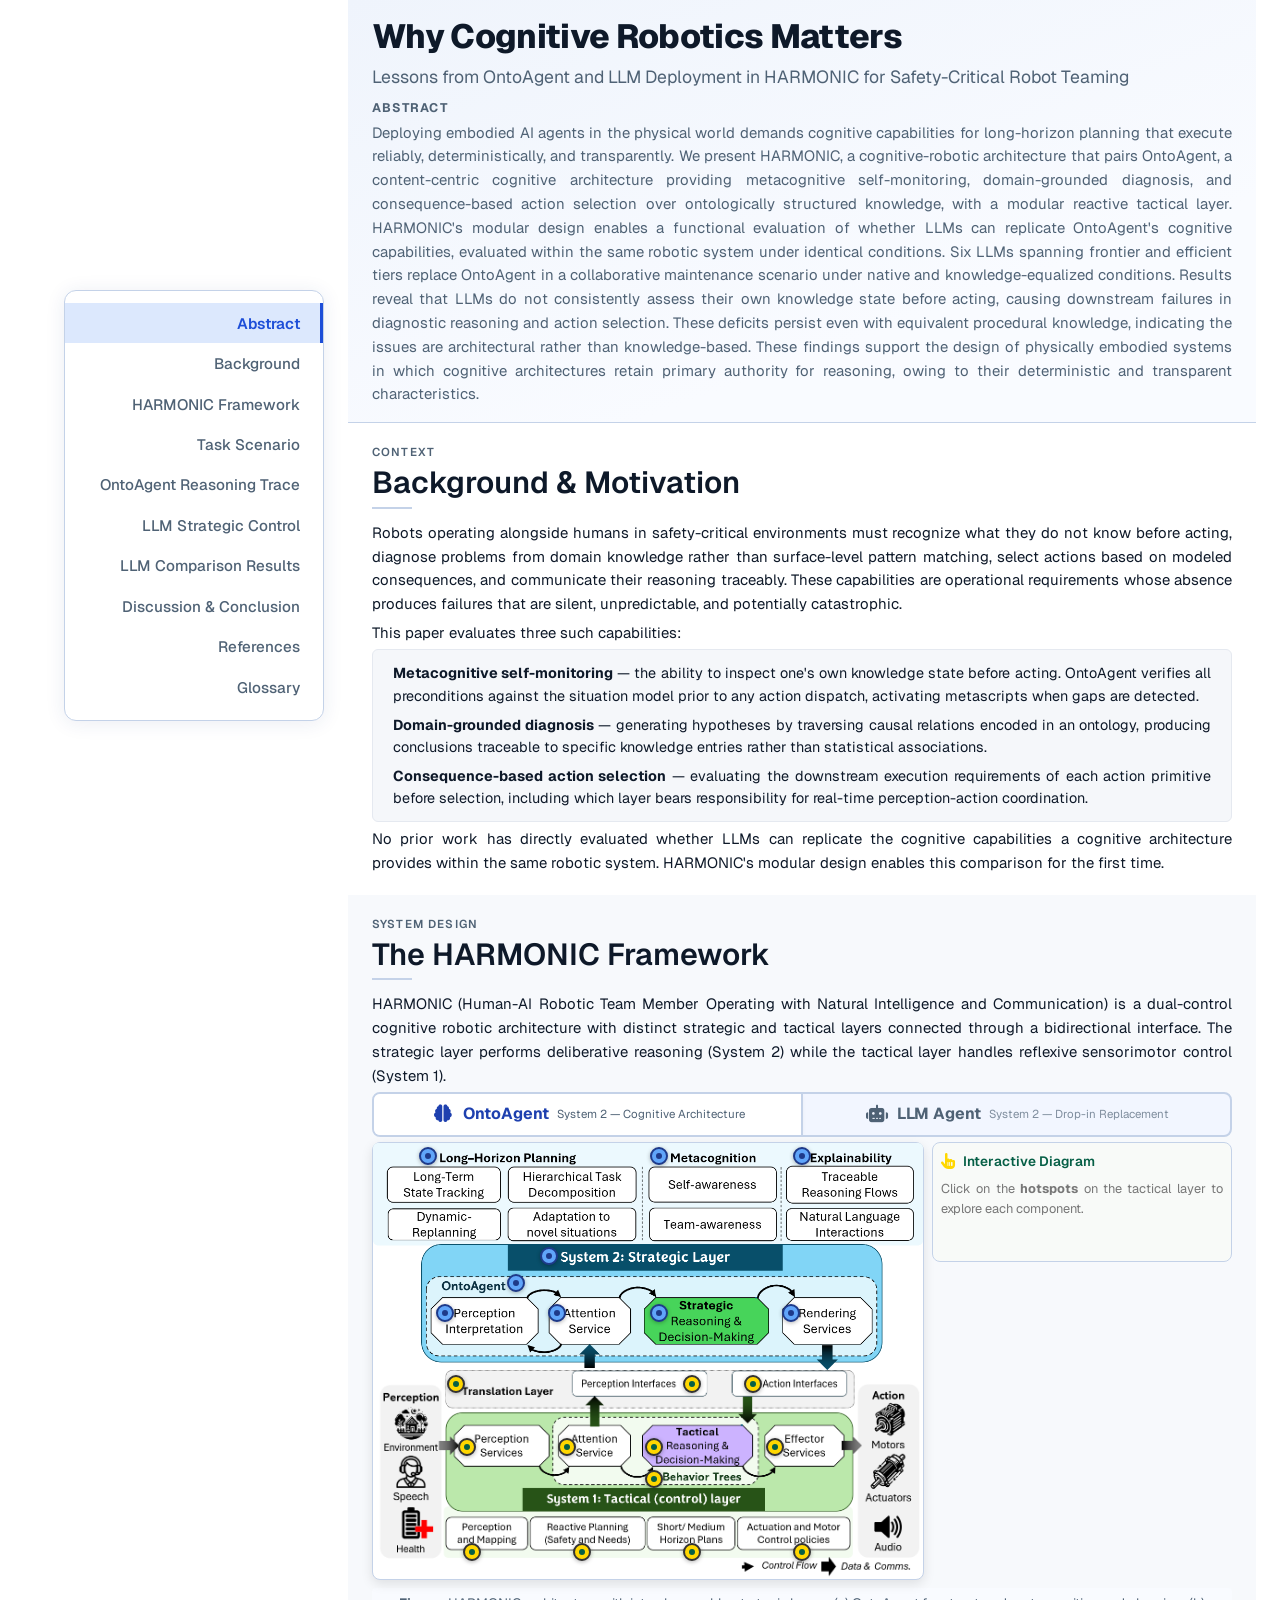
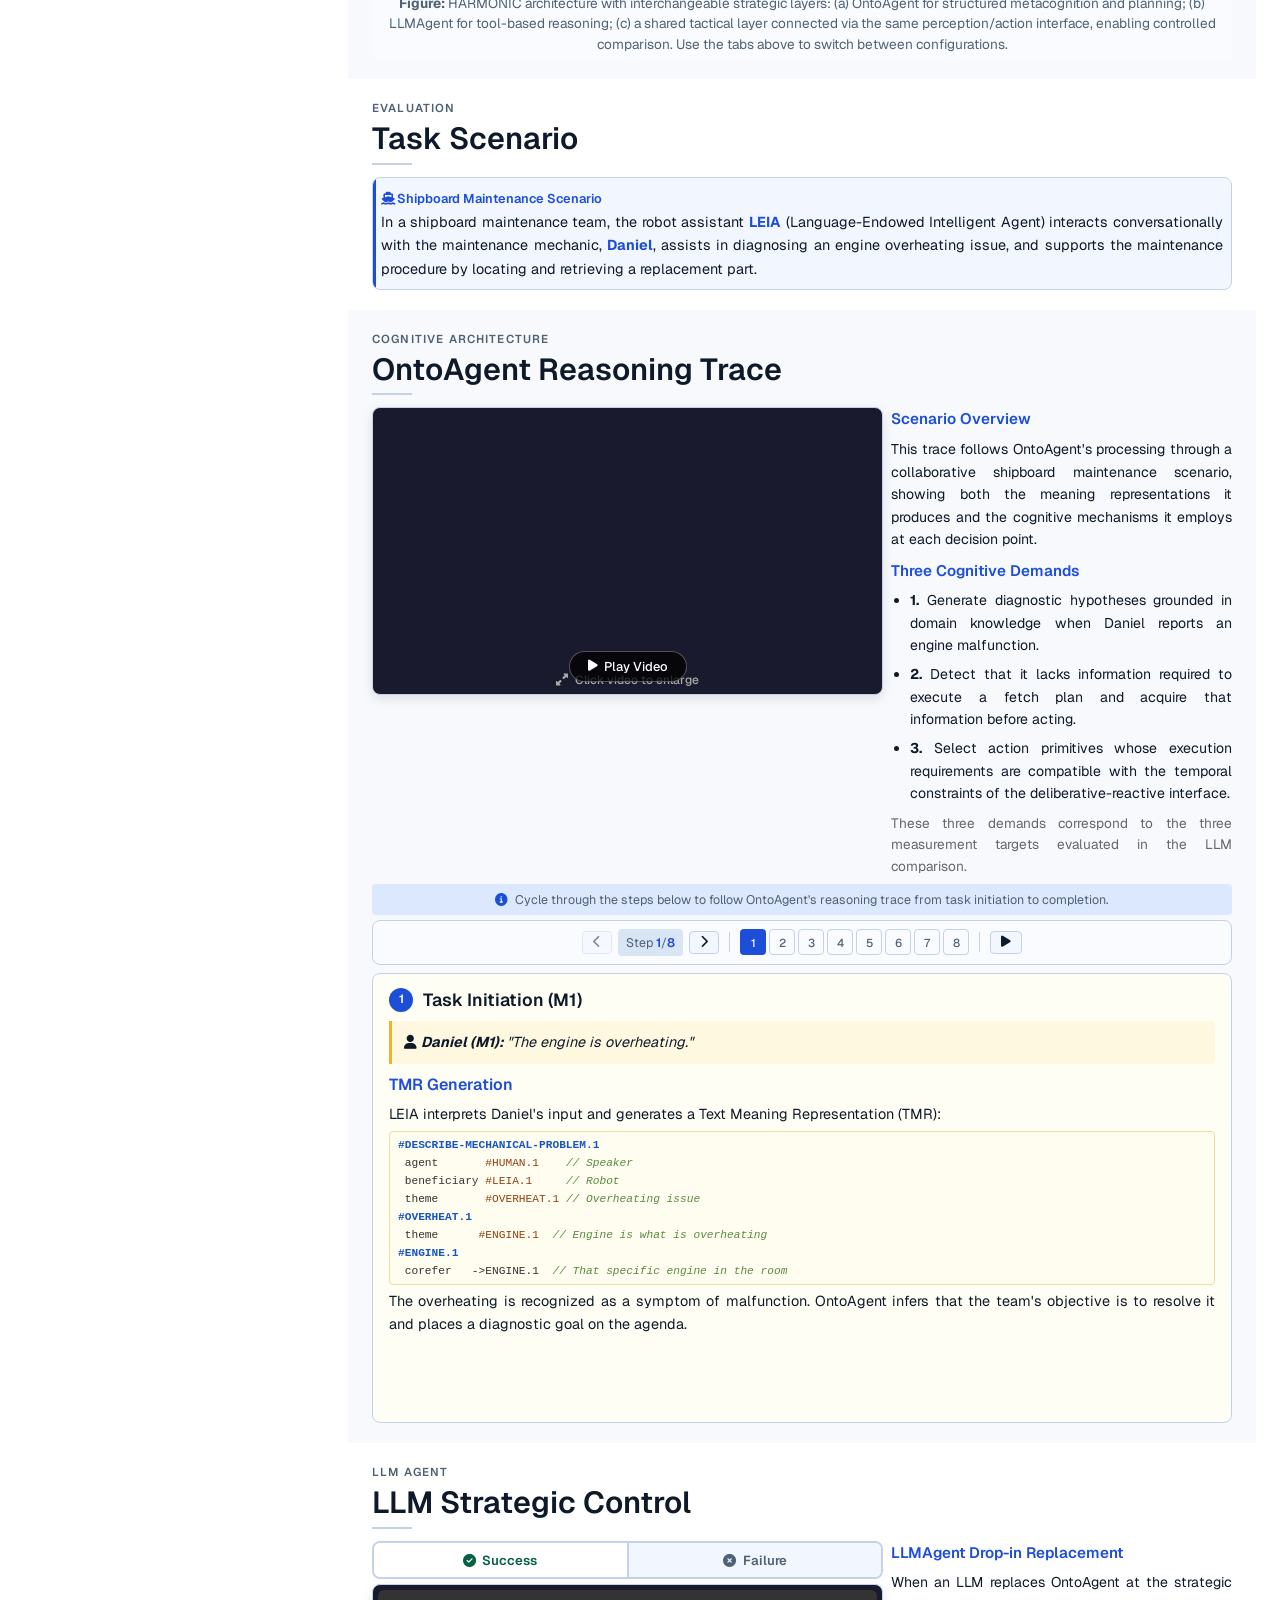
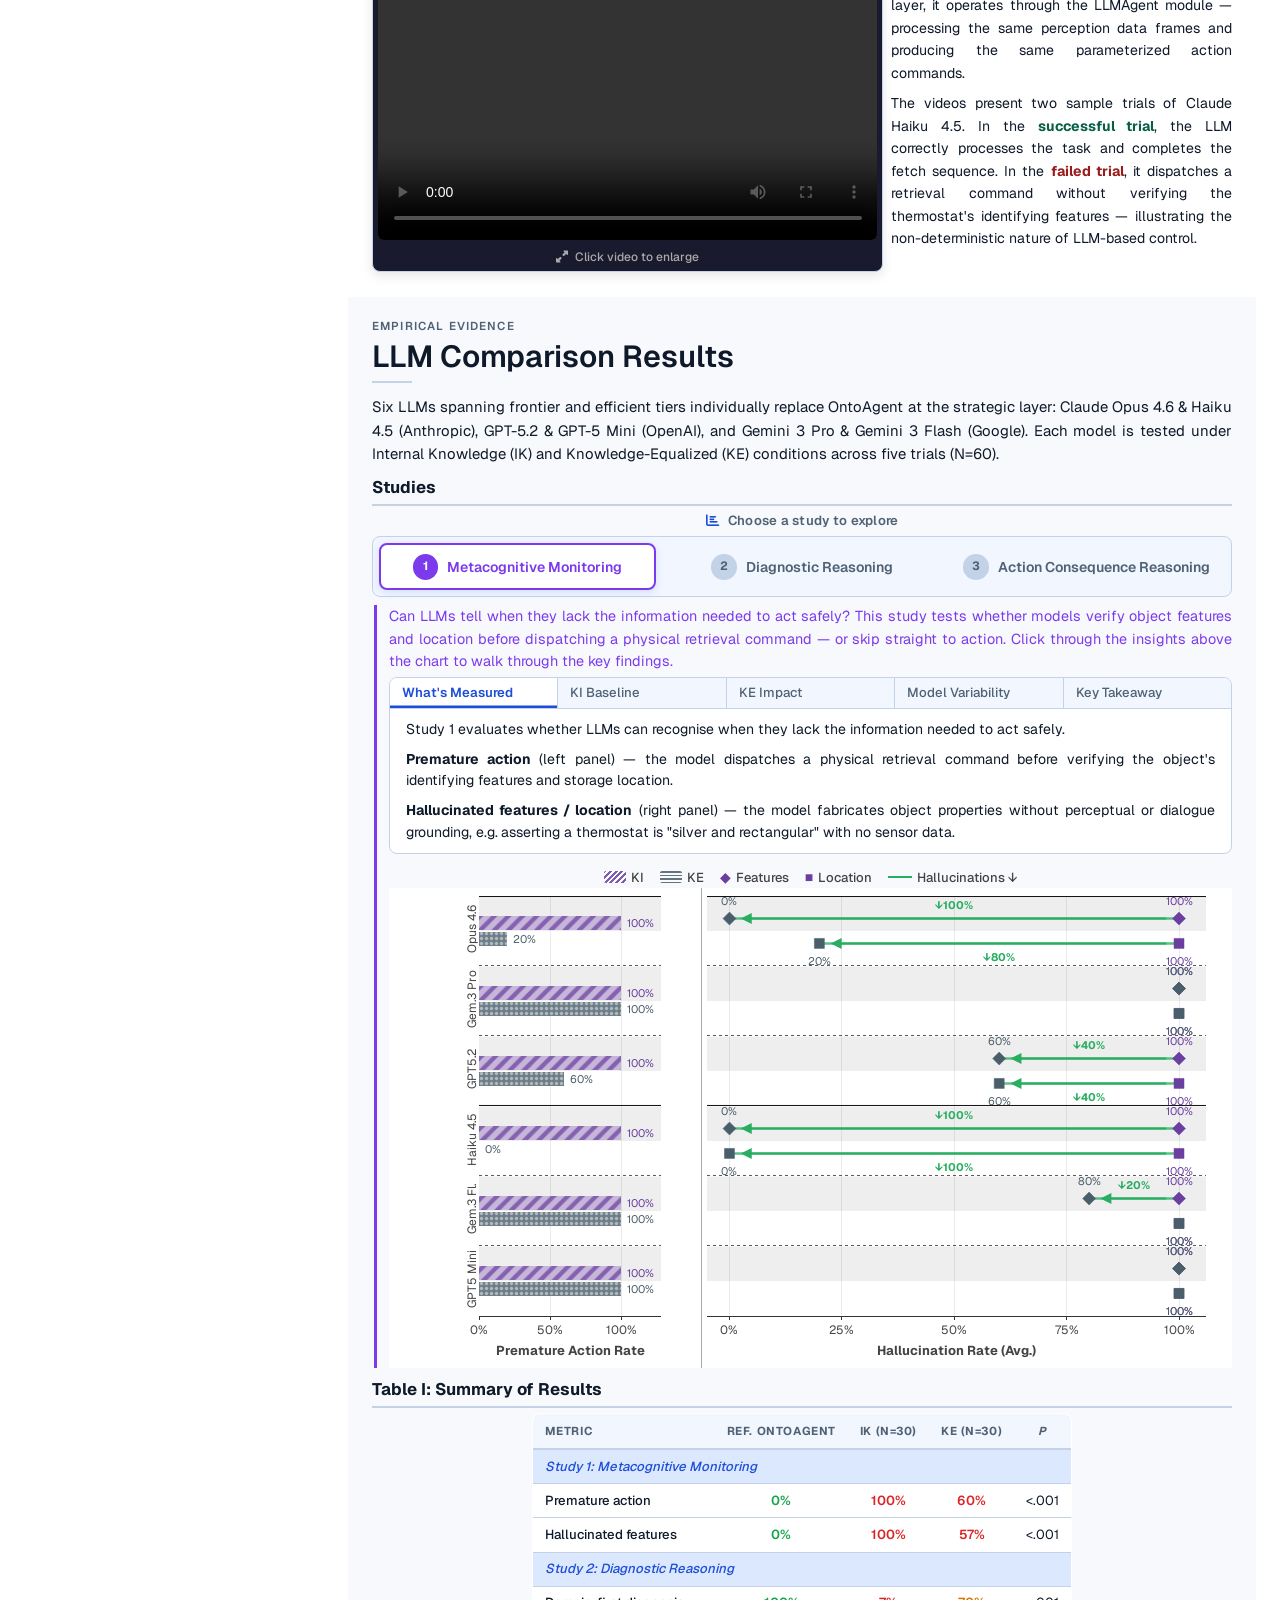
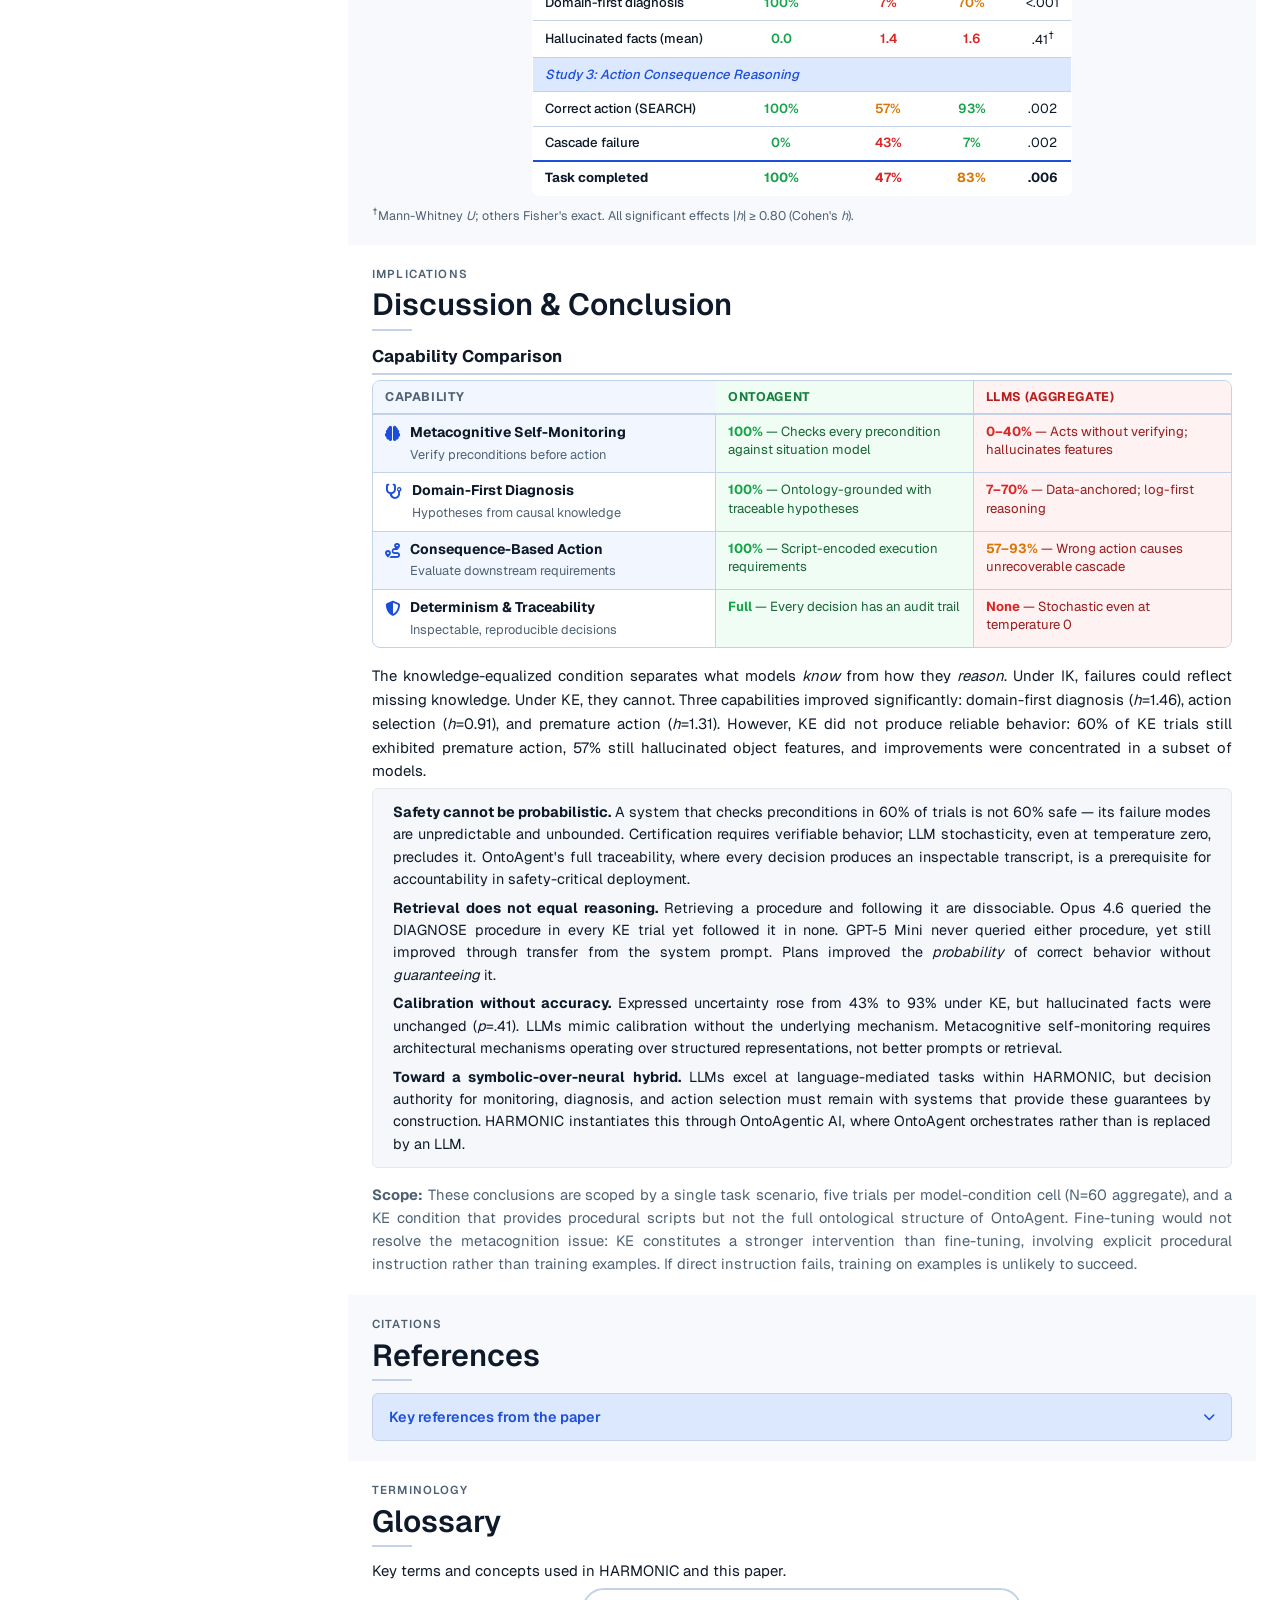
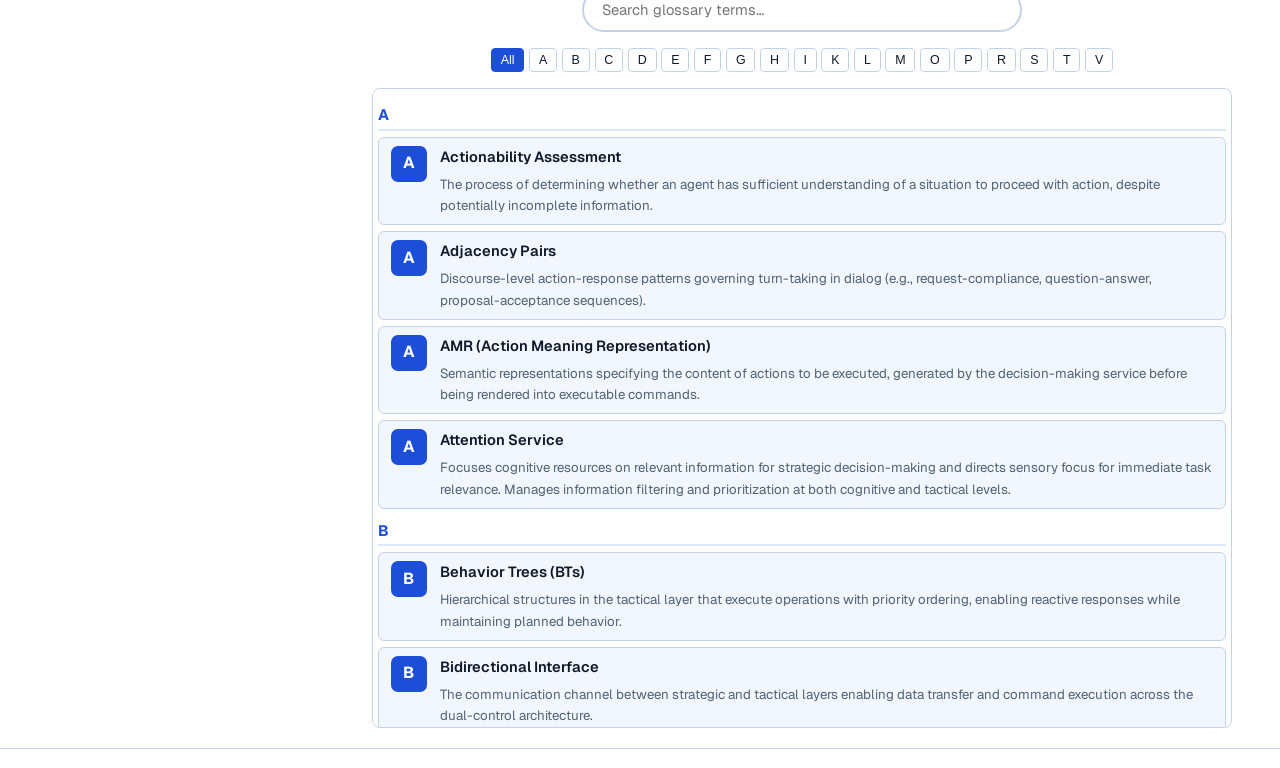
==== commit 0a4aacee: "a flag to disable enable blind" ====
--- a/index.html
+++ b/index.html
@@ -11,6 +11,17 @@
   <link href="https://fonts.googleapis.com/css2?family=Geist:wght@300;400;500;600;700&display=swap" rel="stylesheet" />
   <link rel="stylesheet" href="https://cdnjs.cloudflare.com/ajax/libs/font-awesome/6.4.0/css/all.min.css" />
   <script src="https://cdn.plot.ly/plotly-2.35.2.min.js" charset="utf-8"></script>
+  <script>
+    /* ── Double-blind toggle ─────────────────────────────────────
+       Set to  true  → blinded   (hides authors & acknowledgements)
+       Set to  false → unblinded (shows authors & acknowledgements)
+    ──────────────────────────────────────────────────────────── */
+    const BLIND_REVIEW = true;
+  </script>
+  <style>
+    [data-blind]   { display: none; }
+    [data-unblind] { display: none; }
+  </style>
 </head>
 <body>
 
@@ -57,11 +68,16 @@
         <span class="hero-title-sub">Lessons from OntoAgent and LLM Deployment in HARMONIC for Safety-Critical Robot Teaming</span>
       </h1>
 
-      <p class="hero-authors">
+      <p class="hero-authors" data-blind>
         <em>Authors withheld for double-blind review</em>
       </p>
-
-      <span class="hero-conference">IROS 2026 (Under Review)</span>
+      <p class="hero-authors" data-unblind>
+        Sanjay Oruganti<sup>1</sup>, Sergei Nirenburg<sup>1</sup>, Marjorie McShane<sup>1</sup>, Jesse English<sup>1</sup>, Michael Roberts<sup>1</sup>, Christian Arndt<sup>1</sup>, Ramviyas Parasuraman<sup>2</sup>, Luis Sentis<sup>3</sup>
+        <br><small><sup>1</sup>Rensselaer Polytechnic Institute &nbsp; <sup>2</sup>University of Georgia &nbsp; <sup>3</sup>University of Texas at Austin</small>
+      </p>
+
+      <span class="hero-conference" data-blind>IROS 2026 (Under Review)</span>
+      <span class="hero-conference" data-unblind>IROS 2026</span>
 
       <div class="hero-abstract">
         <h2 class="hero-abstract-title">Abstract</h2>
@@ -955,13 +971,24 @@
     </div>
   </section>
 
+  <!-- ACKNOWLEDGEMENTS (visible only when unblinded) -->
+  <section id="acknowledgements" data-unblind>
+    <div class="container">
+      <p class="section-label">Support</p>
+      <h2 class="section-title">Acknowledgements</h2>
+      <div class="section-divider"></div>
+      <p class="section-intro">This work was supported in part by ONR Grant #N00014-23-1-2060. The views expressed are those of the authors and do not necessarily reflect those of the Office of Naval Research.</p>
+    </div>
+  </section>
+
   </main>
   </div><!-- /page-wrapper -->
 
   <!-- FOOTER -->
   <footer>
     <div class="container">
-      HARMONIC &mdash; IROS 2026 &nbsp;|&nbsp; Companion project page for double-blind review
+      <span data-blind>HARMONIC &mdash; IROS 2026 &nbsp;|&nbsp; Companion project page for double-blind review</span>
+      <span data-unblind>HARMONIC &mdash; IROS 2026 &nbsp;|&nbsp; Oruganti et al.</span>
     </div>
   </footer>
 
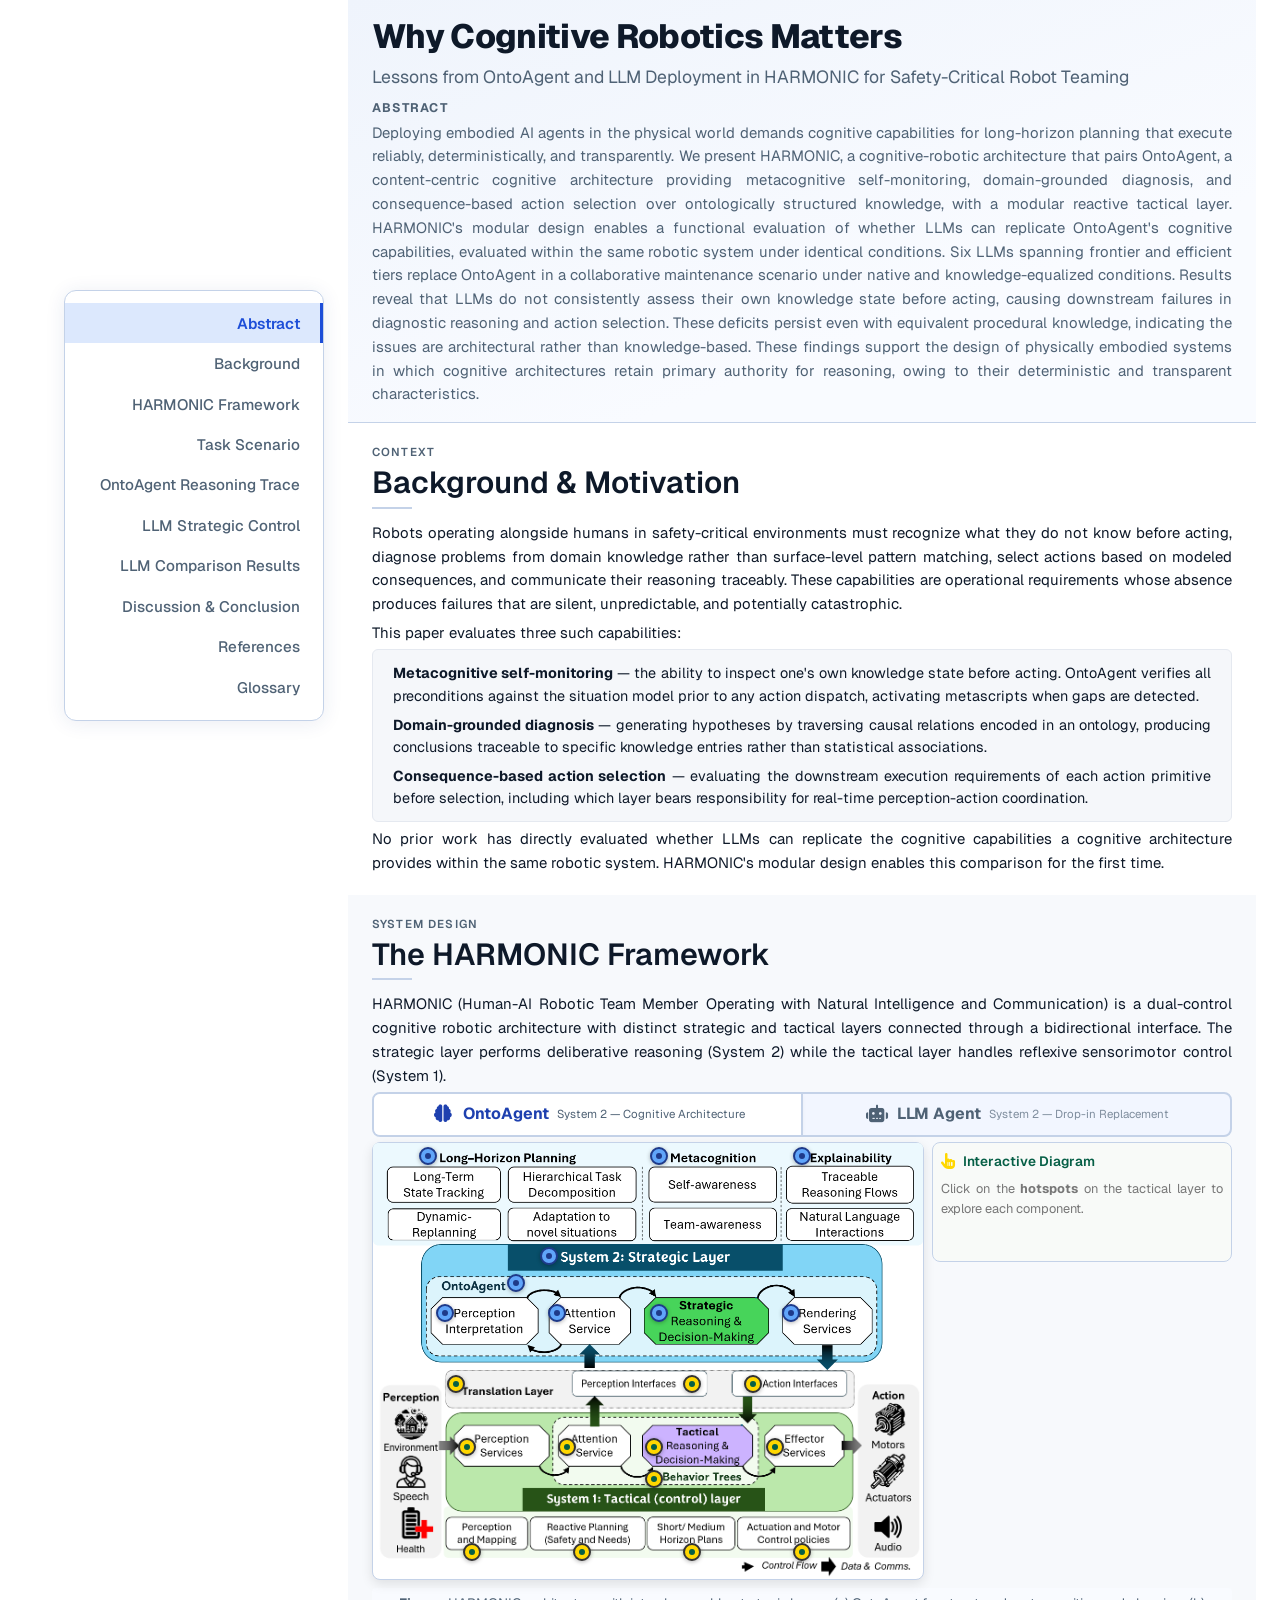
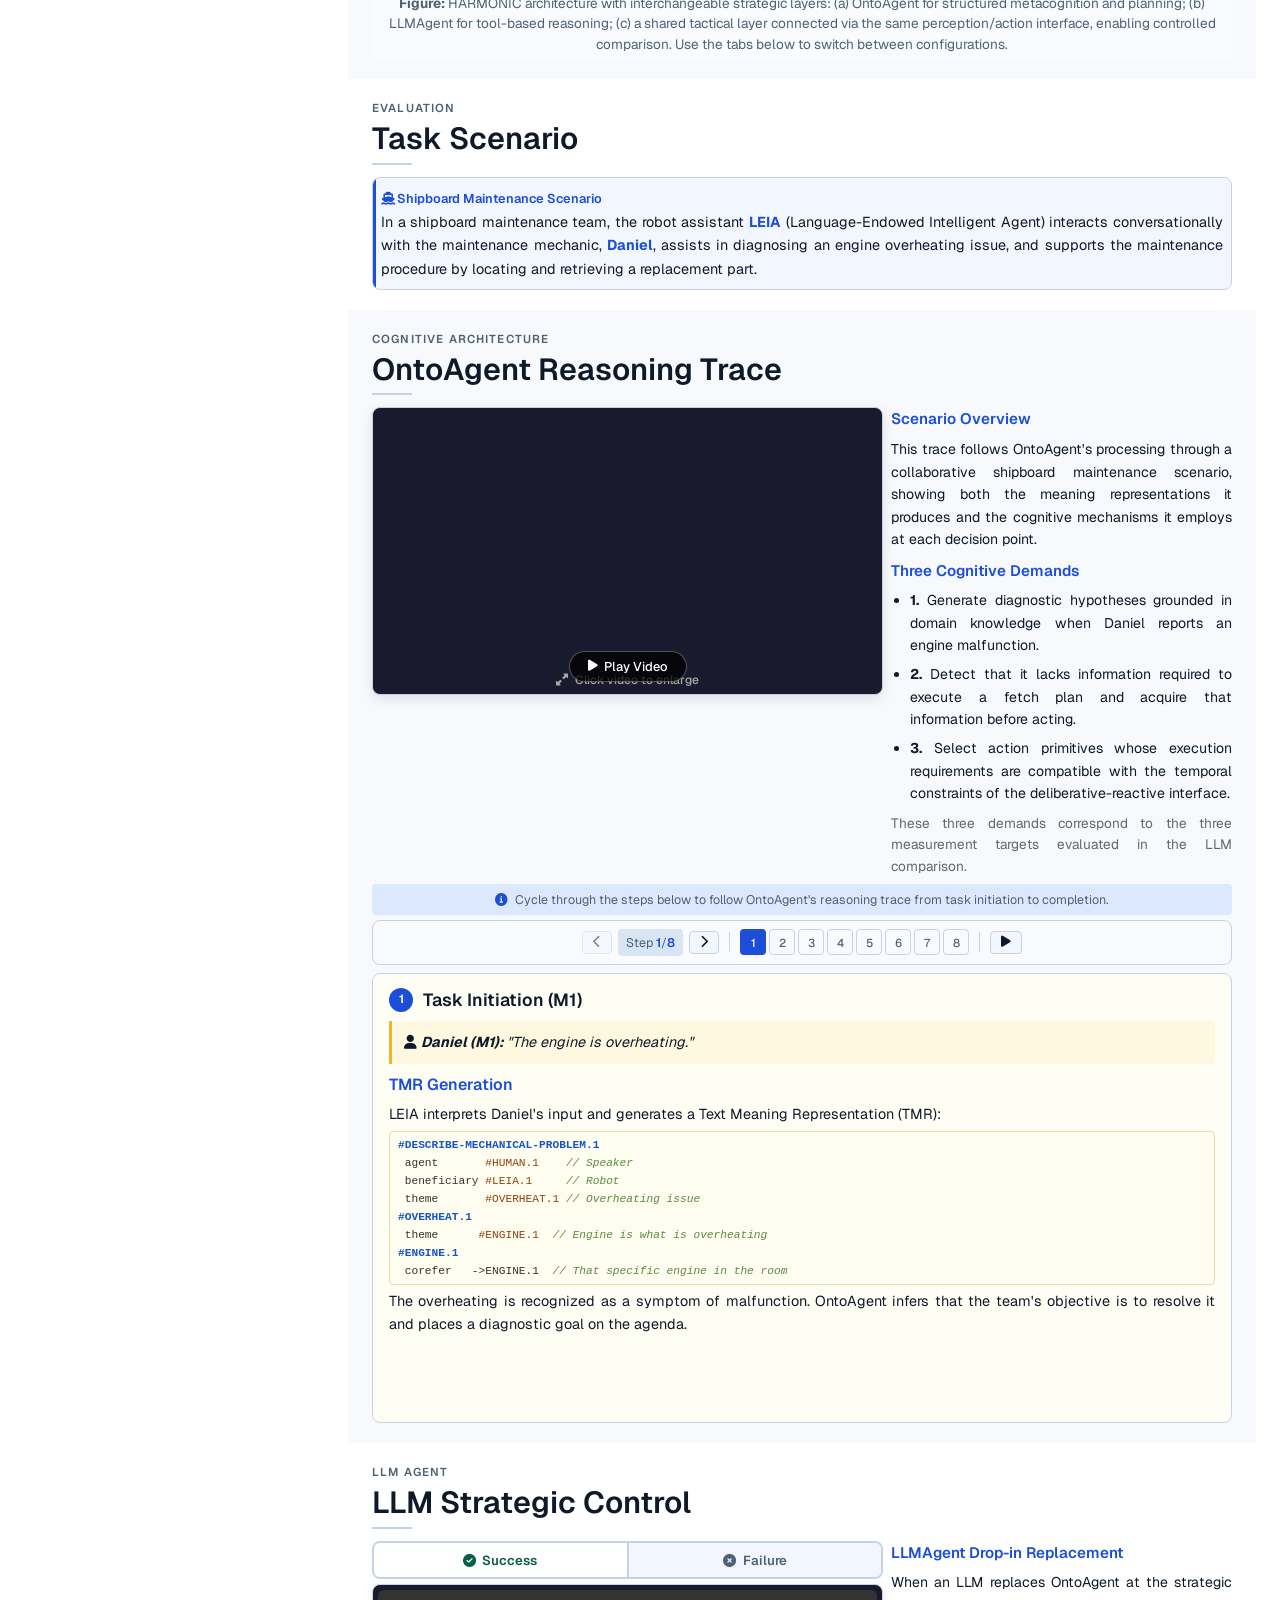
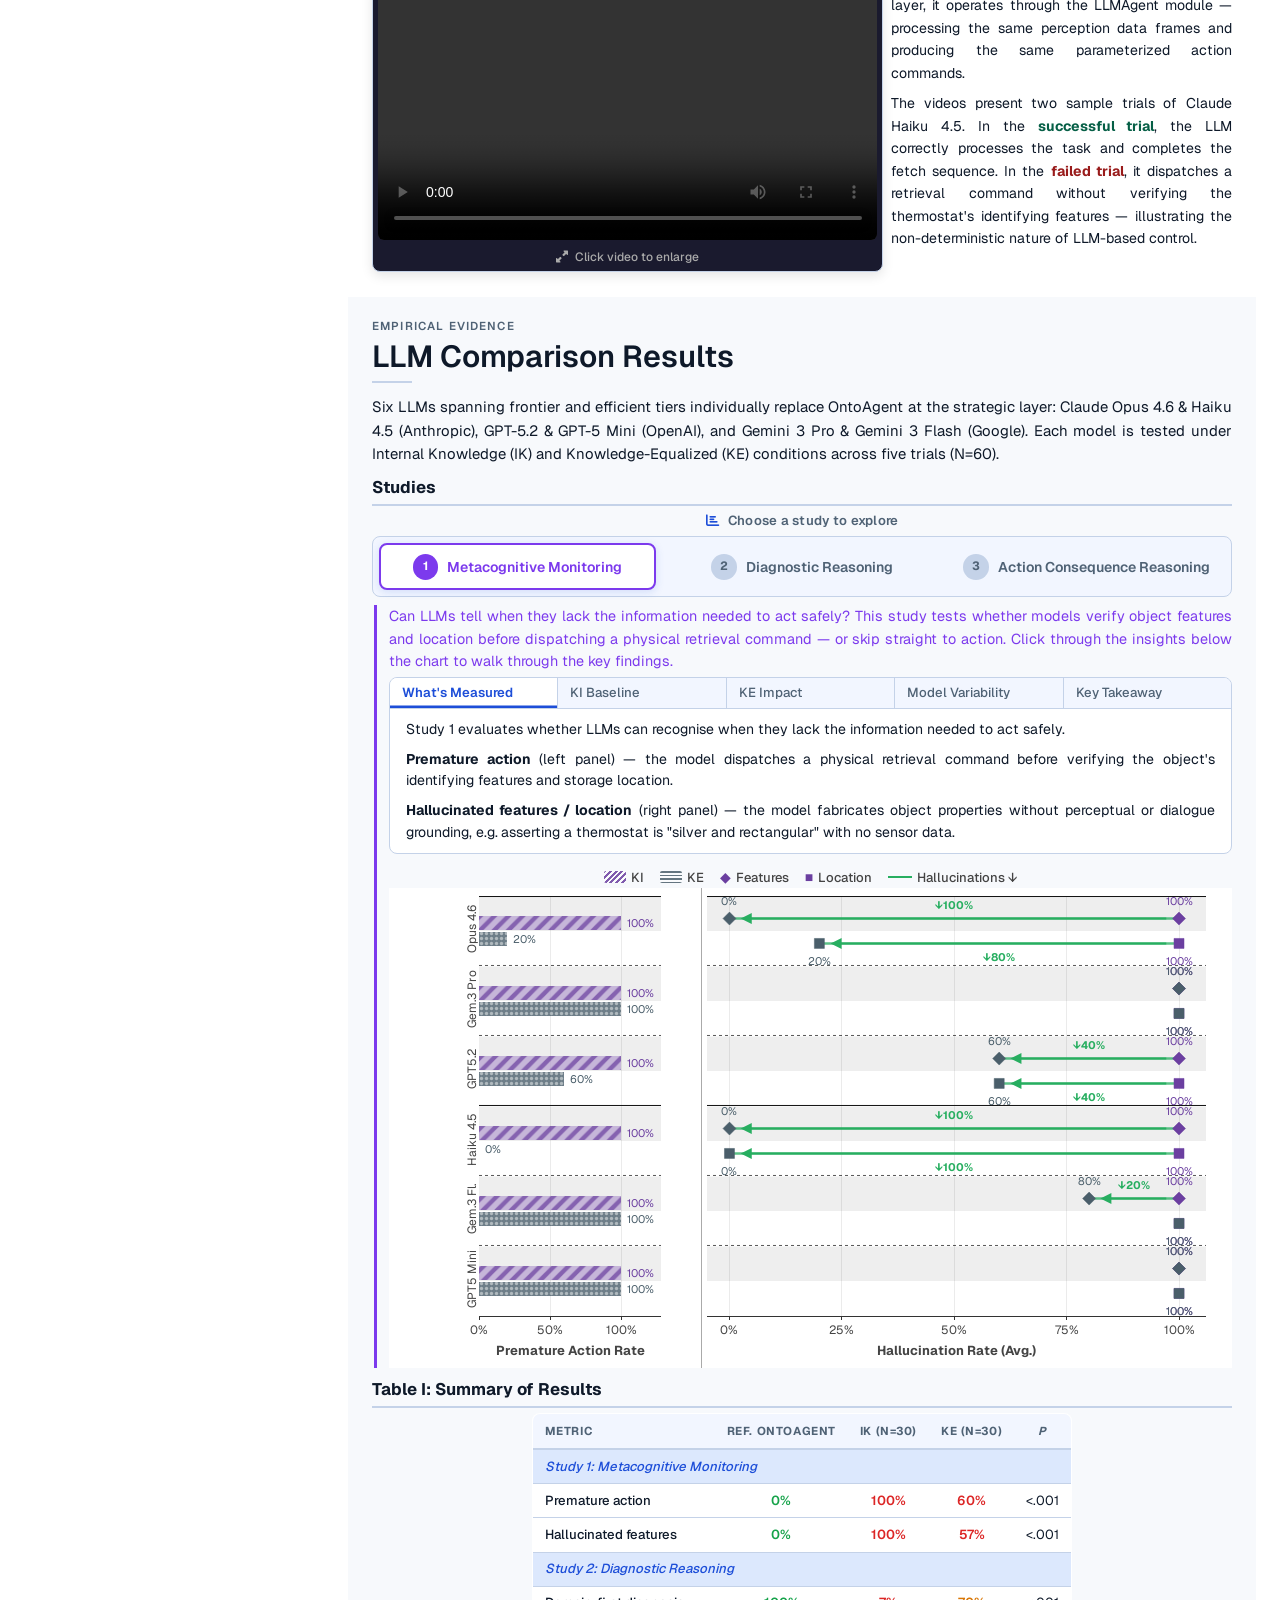
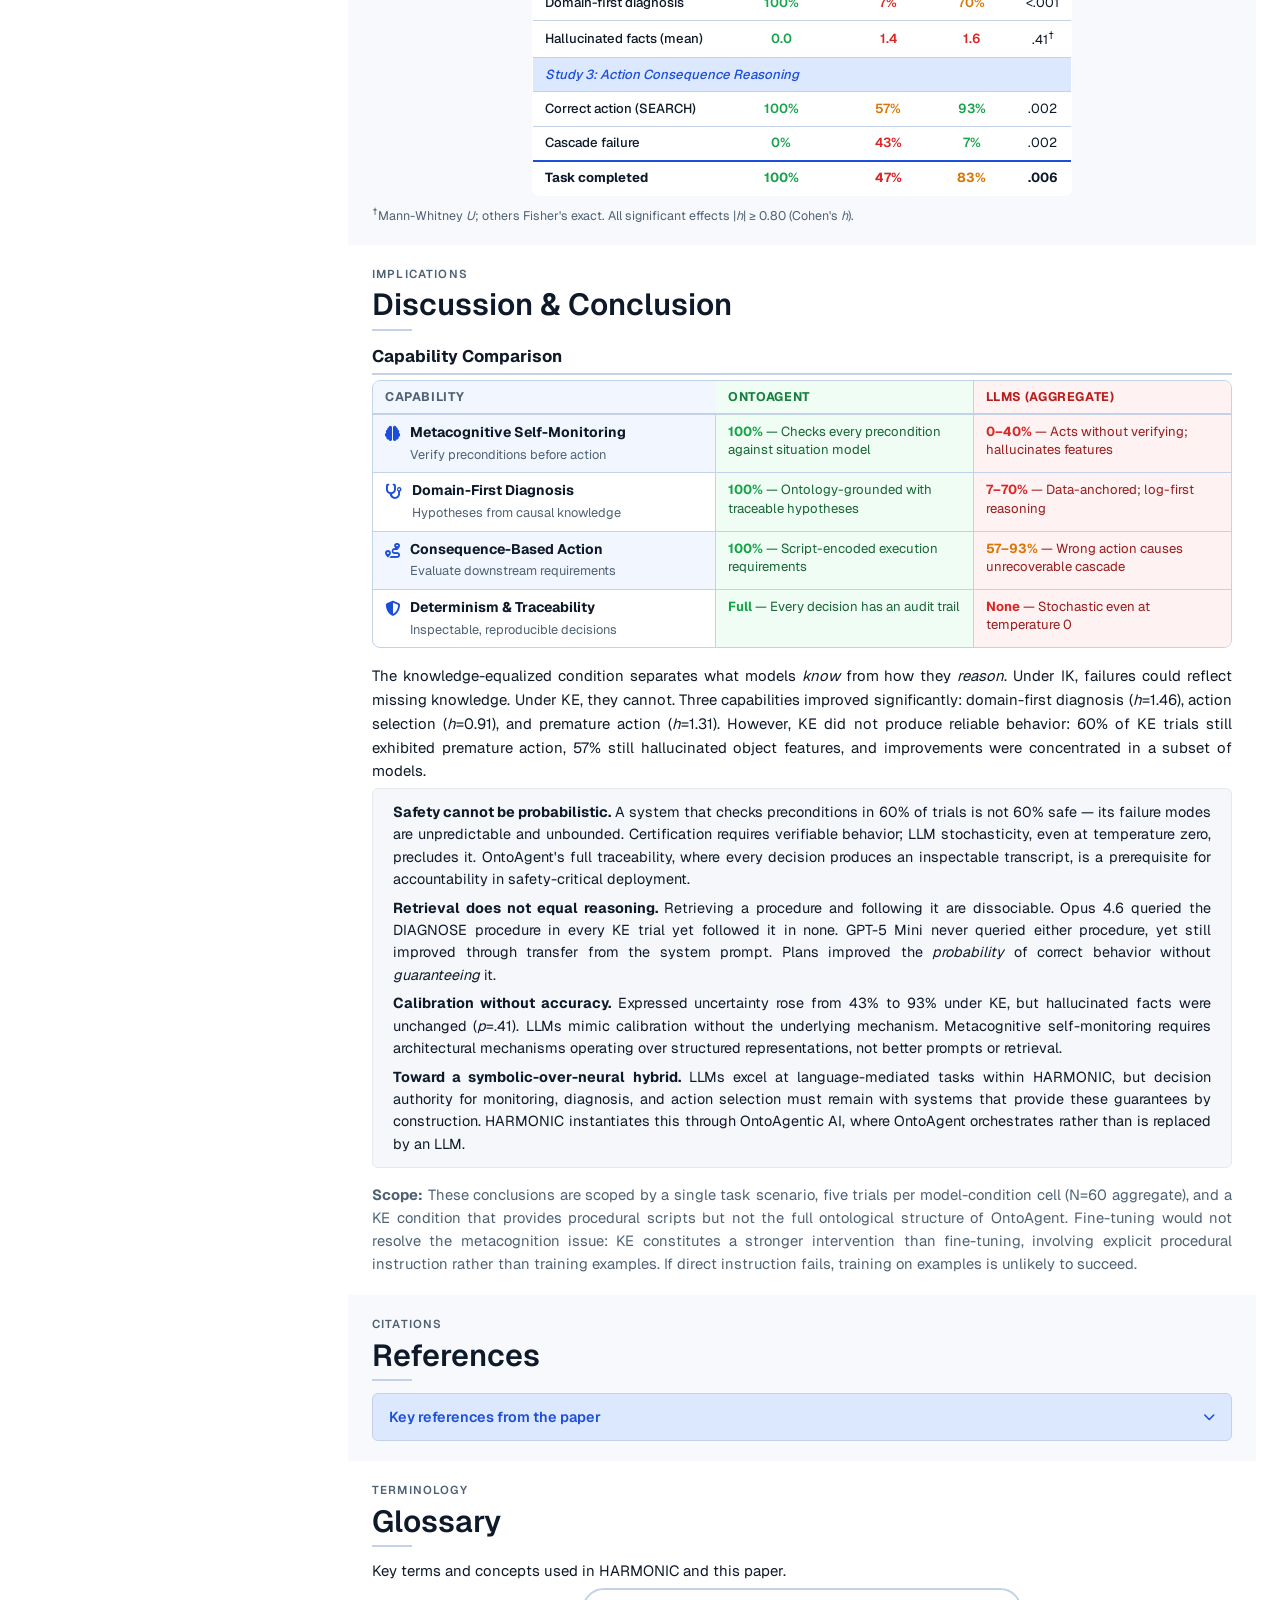
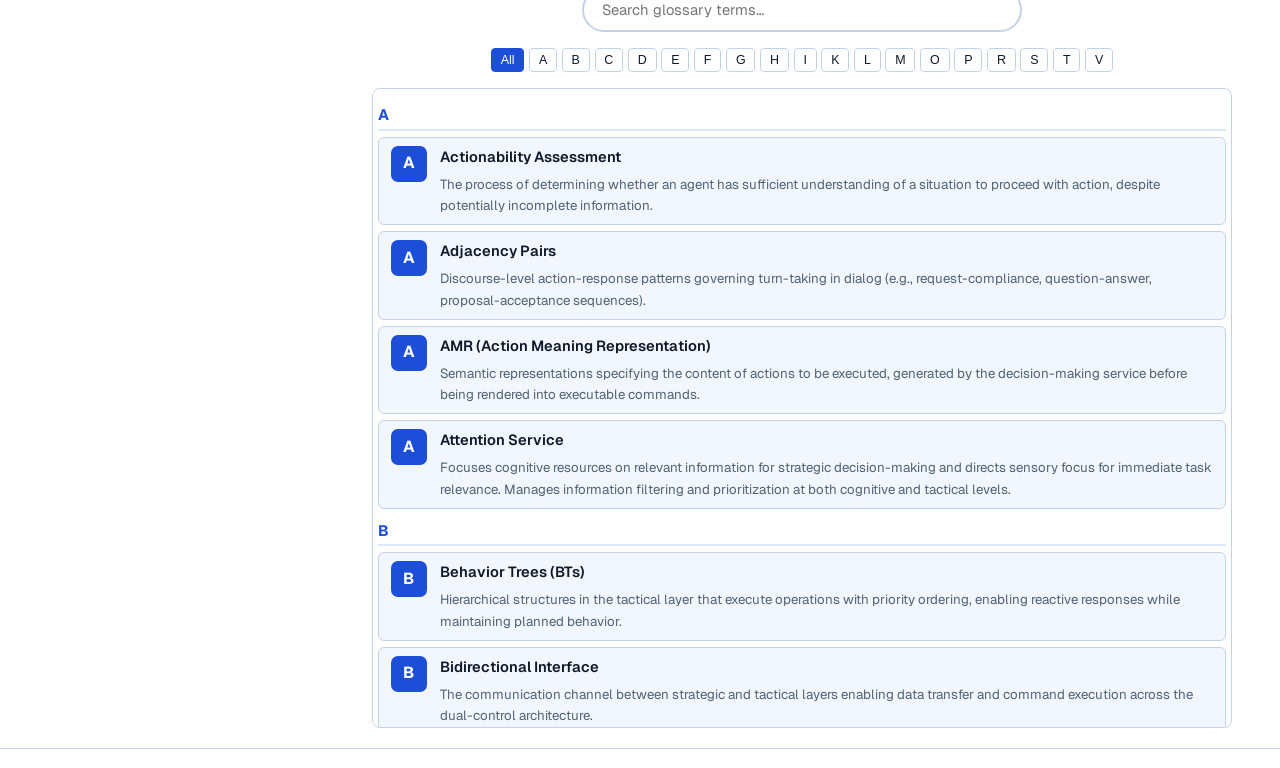
==== commit c65eed93: "Minor correction" ====
--- a/index.html
+++ b/index.html
@@ -201,7 +201,7 @@
       </div>
 
       <div class="figure-caption">
-        <p><strong>Figure:</strong> HARMONIC architecture with interchangeable strategic layers: (a) OntoAgent for structured metacognition and planning; (b) LLMAgent for tool-based reasoning; (c) a shared tactical layer connected via the same perception/action interface, enabling controlled comparison. Use the tabs above to switch between configurations.</p>
+        <p><strong>Figure:</strong> HARMONIC architecture with interchangeable strategic layers: (a) OntoAgent for structured metacognition and planning; (b) LLMAgent for tool-based reasoning; (c) a shared tactical layer connected via the same perception/action interface, enabling controlled comparison. Use the tabs below to switch between configurations.</p>
       </div>
     </div>
   </section>
@@ -495,7 +495,7 @@
 
         <!-- Study 1 Pane -->
         <div class="study-pane active" id="study1">
-          <p class="study-intro" style="color:#7c3aed;">Can LLMs tell when they lack the information needed to act safely? This study tests whether models verify object features and location before dispatching a physical retrieval command &mdash; or skip straight to action. Click through the insights above the chart to walk through the key findings.</p>
+          <p class="study-intro" style="color:#7c3aed;">Can LLMs tell when they lack the information needed to act safely? This study tests whether models verify object features and location before dispatching a physical retrieval command &mdash; or skip straight to action. Click through the insights below the chart to walk through the key findings.</p>
 
           <div class="chart-insight-wrapper" id="fig4-wrapper">
             <div class="insight-panel" id="fig4-insights">
@@ -516,7 +516,7 @@
 
         <!-- Study 2 Pane -->
         <div class="study-pane" id="study2">
-          <p class="study-intro" style="color:#0891b2;">How do LLMs form diagnostic hypotheses, and does access to domain knowledge shift them from log-anchored guessing to principled reasoning? Explore the two panels below: hypothesis composition (left) and the retrieval-reasoning gap (right). Click through the insights above the chart to walk through the key findings.</p>
+          <p class="study-intro" style="color:#0891b2;">How do LLMs form diagnostic hypotheses, and does access to domain knowledge shift them from log-anchored guessing to principled reasoning? Explore the two panels below: hypothesis composition (left) and the retrieval-reasoning gap (right). Click through the insights below the chart to walk through the key findings.</p>
 
           <div class="chart-insight-wrapper" id="fig5-wrapper">
             <div class="insight-panel" id="fig5-insights">
@@ -537,7 +537,7 @@
 
         <!-- Study 3 Pane -->
         <div class="study-pane" id="study3">
-          <p class="study-intro" style="color:#c2410c;">Can LLMs evaluate the downstream consequences of each action primitive before committing? This study tests whether models choose SEARCH (correct) or WAYPOINT (incorrect) when the target object's location is unknown. Click through the insights above the chart to walk through the key findings.</p>
+          <p class="study-intro" style="color:#c2410c;">Can LLMs evaluate the downstream consequences of each action primitive before committing? This study tests whether models choose SEARCH (correct) or WAYPOINT (incorrect) when the target object's location is unknown. Click through the insights below the chart to walk through the key findings.</p>
 
           <div class="chart-insight-wrapper" id="fig6-wrapper">
             <div class="insight-panel" id="fig6-insights">
@@ -993,6 +993,13 @@
   </footer>
 
   <!-- Scripts -->
+  <script>
+    /* Apply blind/unblind visibility based on the BLIND_REVIEW flag */
+    (function() {
+      const show = BLIND_REVIEW ? '[data-blind]' : '[data-unblind]';
+      document.querySelectorAll(show).forEach(el => el.style.display = '');
+    })();
+  </script>
   <script src="js/harmonic.js"></script>
   <script src="js/modal.js"></script>
   <script src="js/architecture.js"></script>
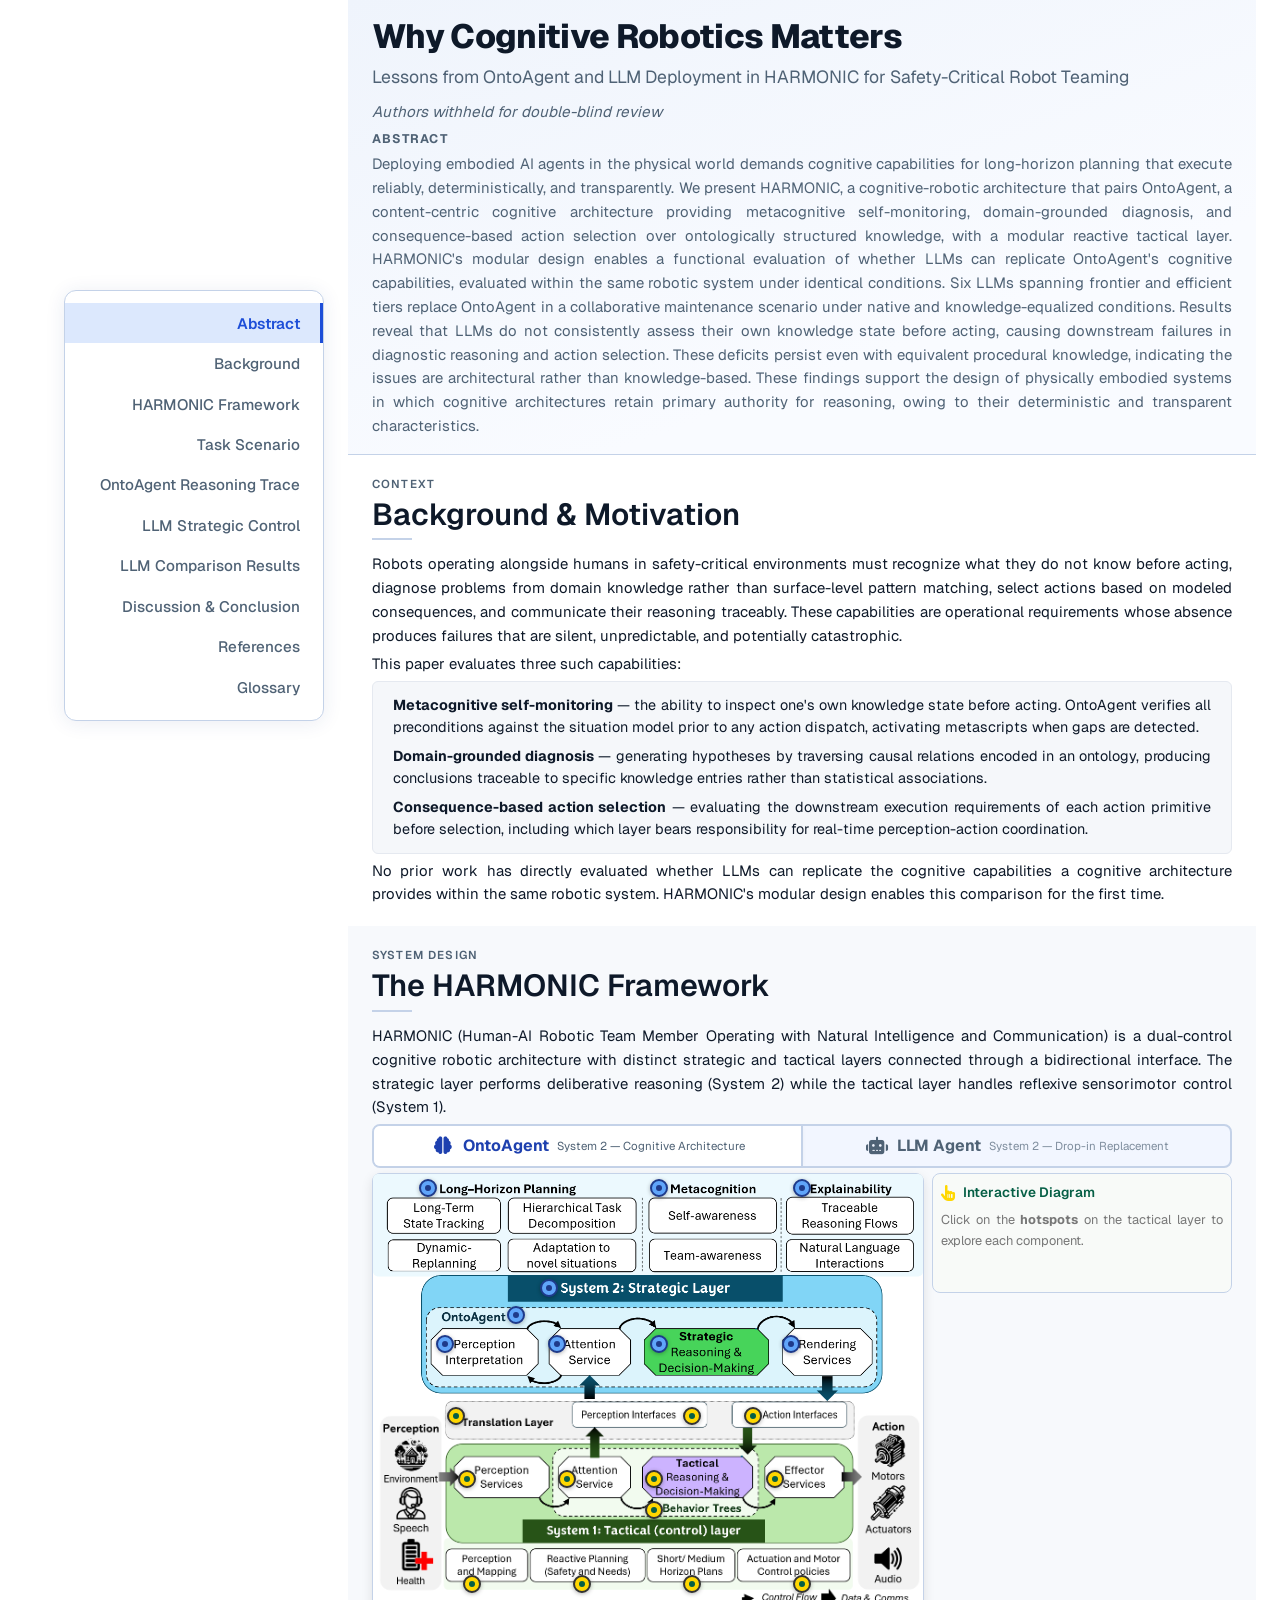
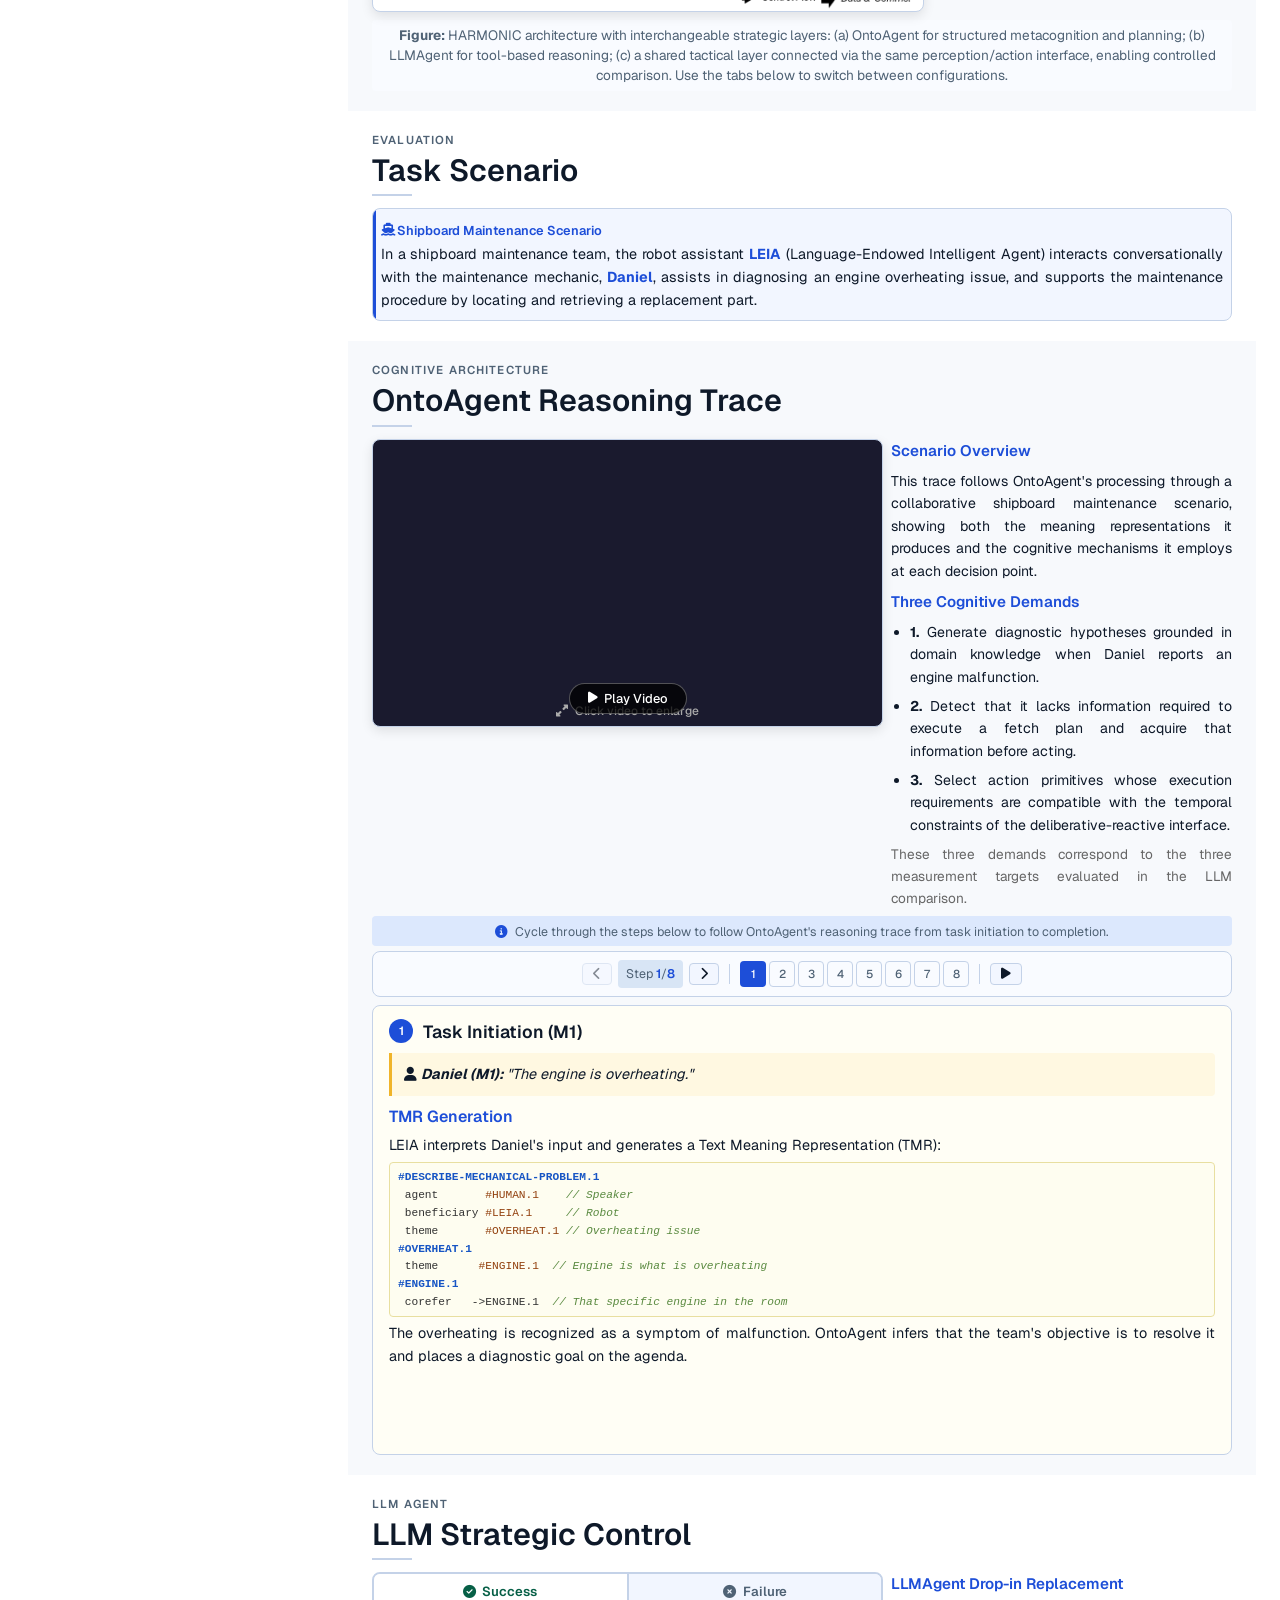
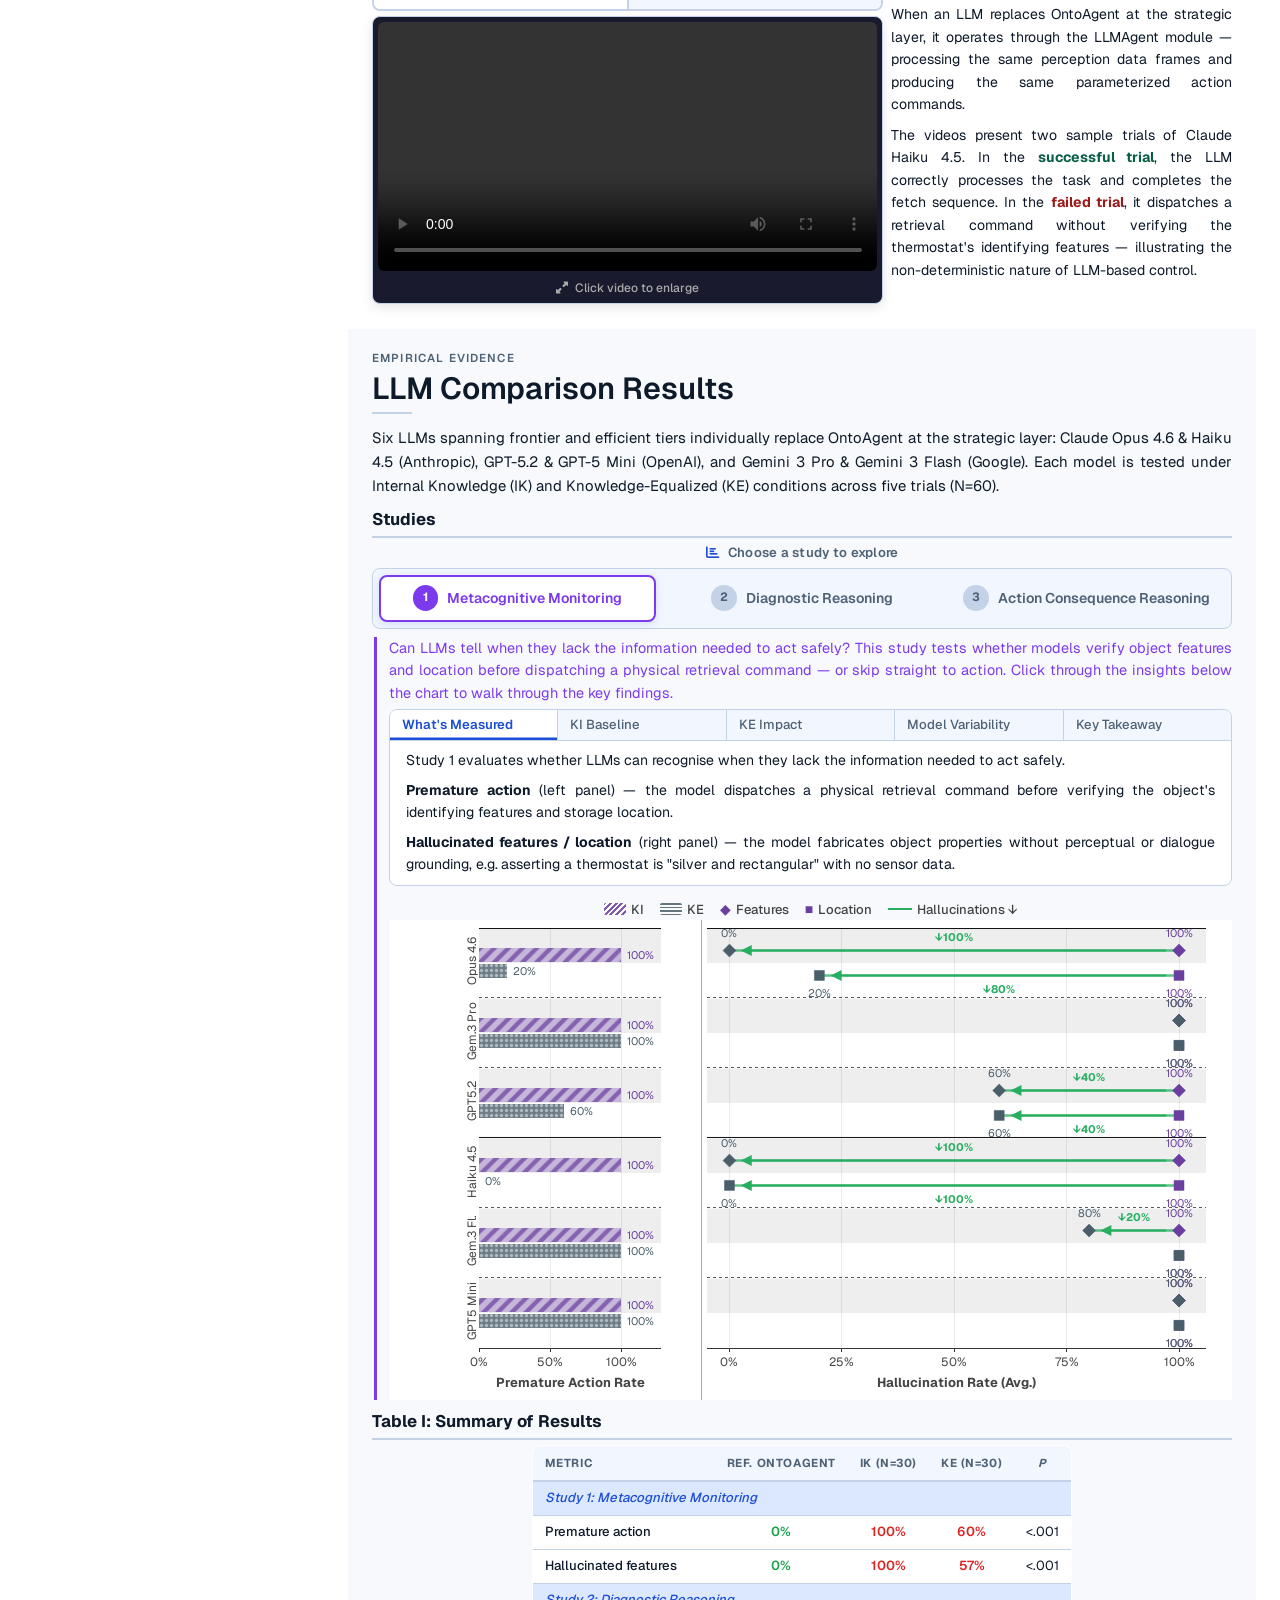
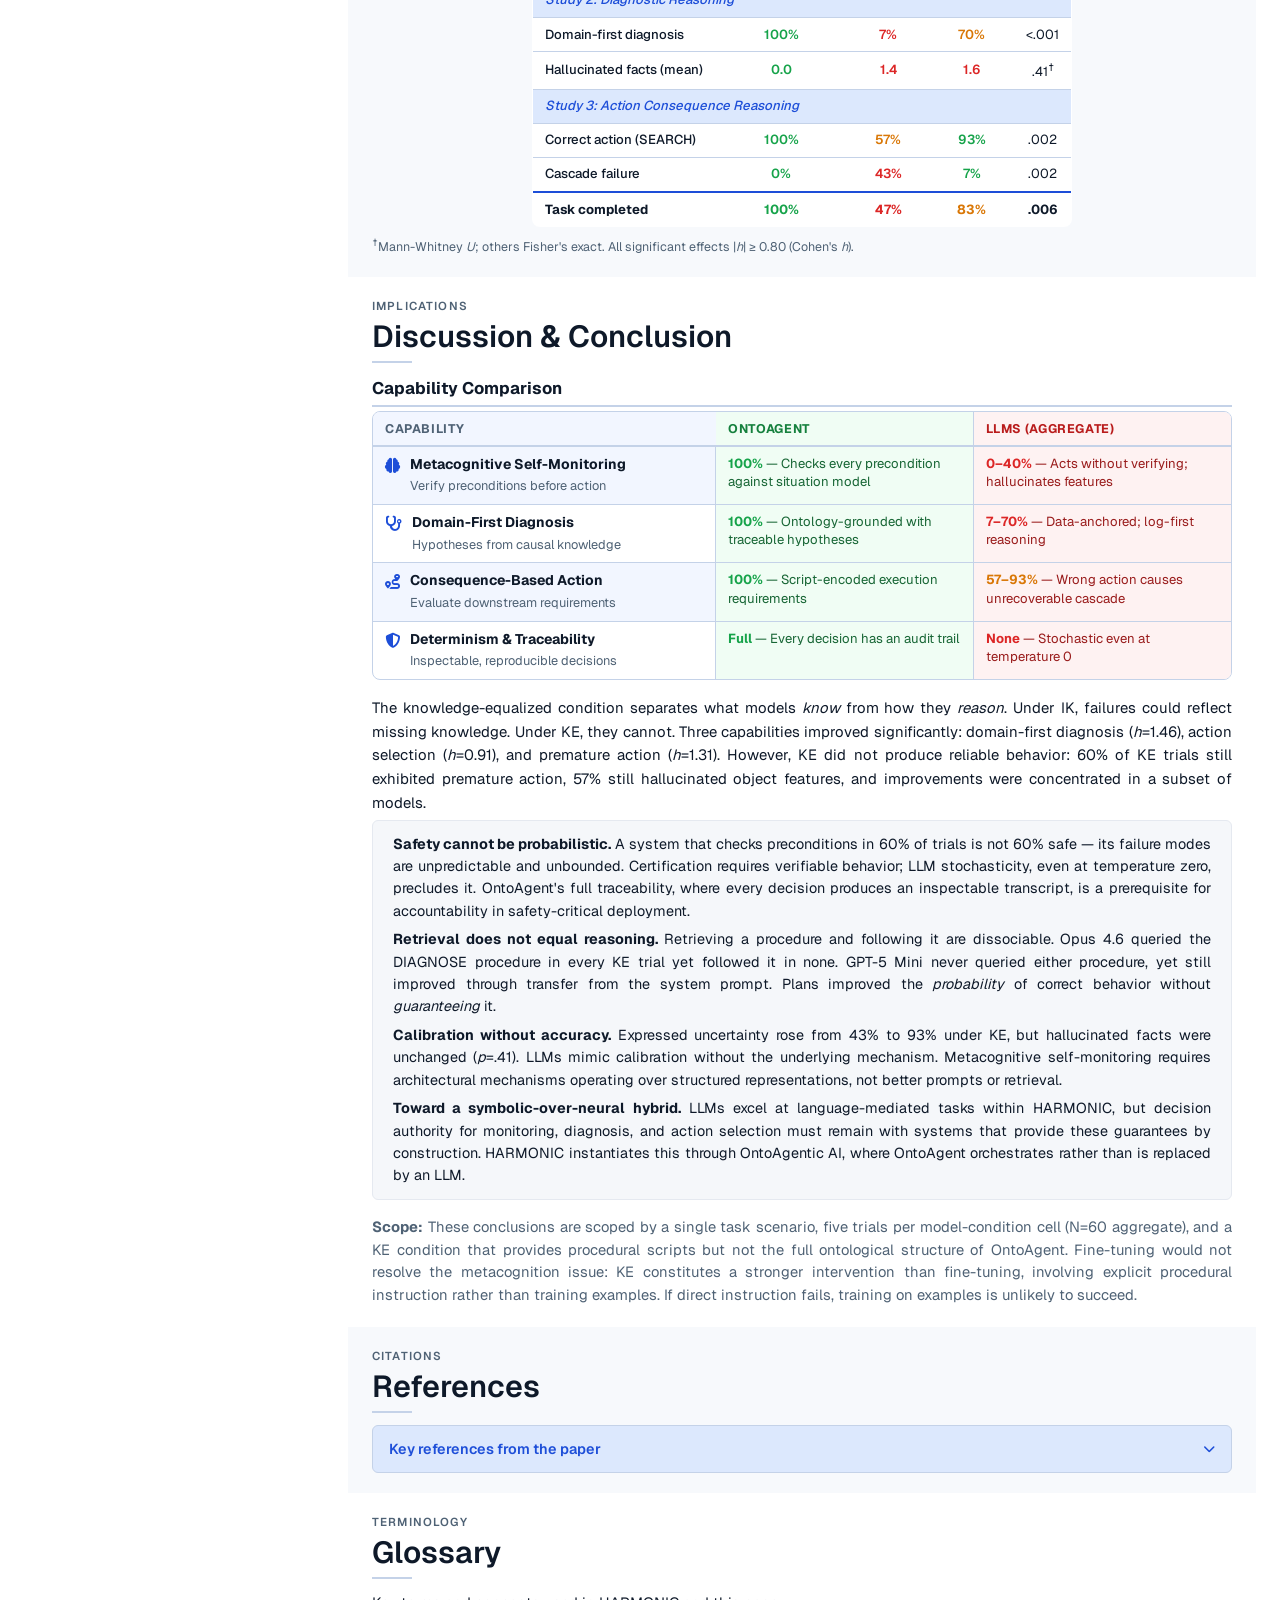
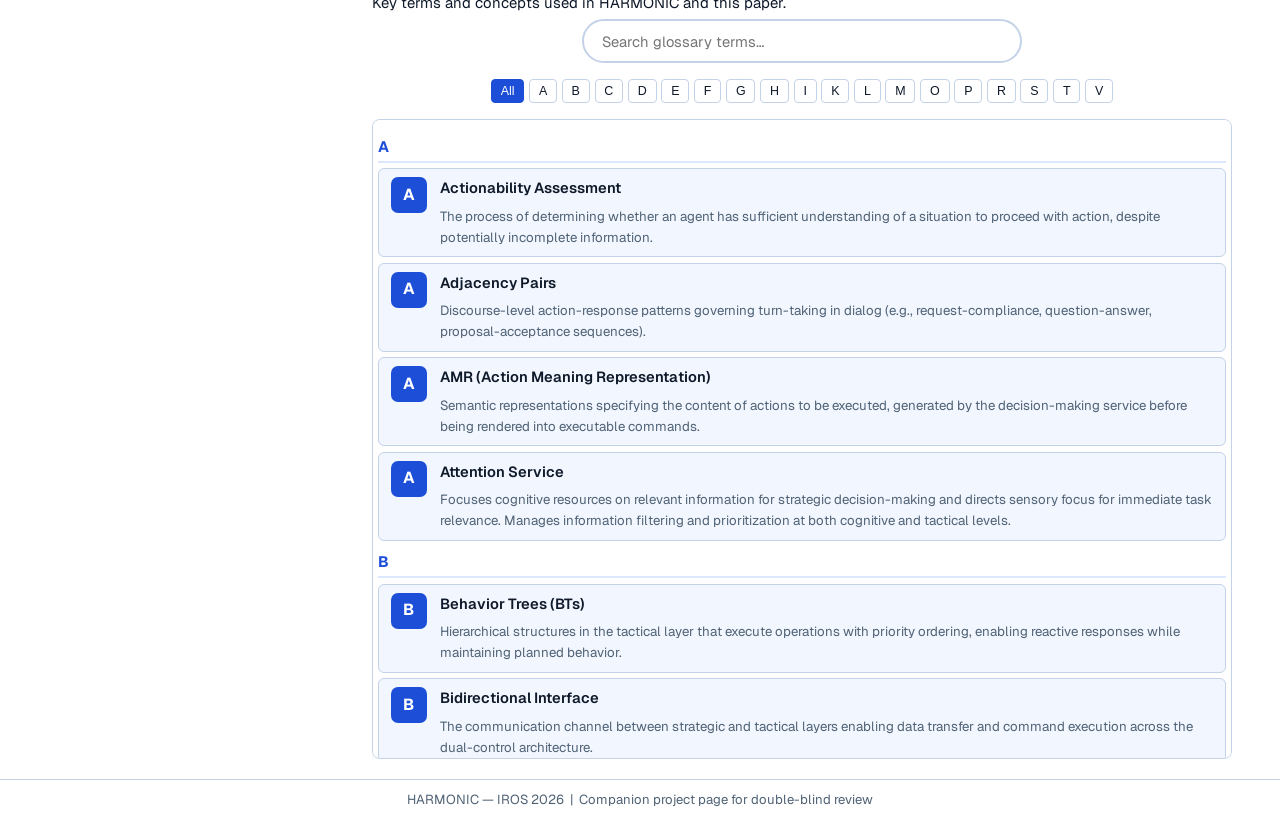
==== commit e7e9511a: "Minor Changes Blinding" ====
--- a/index.html
+++ b/index.html
@@ -71,13 +71,25 @@
       <p class="hero-authors" data-blind>
         <em>Authors withheld for double-blind review</em>
       </p>
-      <p class="hero-authors" data-unblind>
-        Sanjay Oruganti<sup>1</sup>, Sergei Nirenburg<sup>1</sup>, Marjorie McShane<sup>1</sup>, Jesse English<sup>1</sup>, Michael Roberts<sup>1</sup>, Christian Arndt<sup>1</sup>, Ramviyas Parasuraman<sup>2</sup>, Luis Sentis<sup>3</sup>
-        <br><small><sup>1</sup>Rensselaer Polytechnic Institute &nbsp; <sup>2</sup>University of Georgia &nbsp; <sup>3</sup>University of Texas at Austin</small>
-      </p>
-
-      <span class="hero-conference" data-blind>IROS 2026 (Under Review)</span>
-      <span class="hero-conference" data-unblind>IROS 2026</span>
+      <div class="hero-authors" data-unblind>
+        <div class="author-list">
+          <span class="author-name">Sanjay Oruganti<sup>1</sup></span>
+          <span class="author-name">Sergei Nirenburg<sup>1</sup></span>
+          <span class="author-name">Marjorie McShane<sup>1</sup></span>
+          <span class="author-name">Jesse English<sup>1</sup></span>
+        </div>
+        <div class="author-list">
+          <span class="author-name">Michael Roberts<sup>1</sup></span>
+          <span class="author-name">Christian Arndt<sup>1</sup></span>
+          <span class="author-name">Ramviyas Parasuraman<sup>2</sup></span>
+          <span class="author-name">Luis Sentis<sup>3</sup></span>
+        </div>
+        <div class="author-affiliations">
+          <span><sup>1</sup>Rensselaer Polytechnic Institute</span>
+          <span><sup>2</sup>University of Georgia</span>
+          <span><sup>3</sup>University of Texas at Austin</span>
+        </div>
+      </div>
 
       <div class="hero-abstract">
         <h2 class="hero-abstract-title">Abstract</h2>
@@ -997,7 +1009,7 @@
     /* Apply blind/unblind visibility based on the BLIND_REVIEW flag */
     (function() {
       const show = BLIND_REVIEW ? '[data-blind]' : '[data-unblind]';
-      document.querySelectorAll(show).forEach(el => el.style.display = '');
+      document.querySelectorAll(show).forEach(el => el.removeAttribute(BLIND_REVIEW ? 'data-blind' : 'data-unblind'));
     })();
   </script>
   <script src="js/harmonic.js"></script>
--- a/css/style.css
+++ b/css/style.css
@@ -243,7 +243,28 @@
 .hero-authors {
   color: var(--text-muted);
   font-size: 0.95rem;
+  margin-bottom: 0.5rem;
+}
+.author-list {
+  display: flex;
+  flex-wrap: wrap;
+  justify-content: flex-start;
+  gap: 0.15rem 1.25rem;
   margin-bottom: 0.25rem;
+}
+.author-name {
+  font-weight: 500;
+  color: var(--text);
+  white-space: nowrap;
+}
+.author-affiliations {
+  display: flex;
+  flex-wrap: wrap;
+  justify-content: flex-start;
+  gap: 0.1rem 1.5rem;
+  font-size: 0.82rem;
+  color: var(--text-muted);
+  margin-top: 0.35rem;
 }
 
 .hero-conference {
